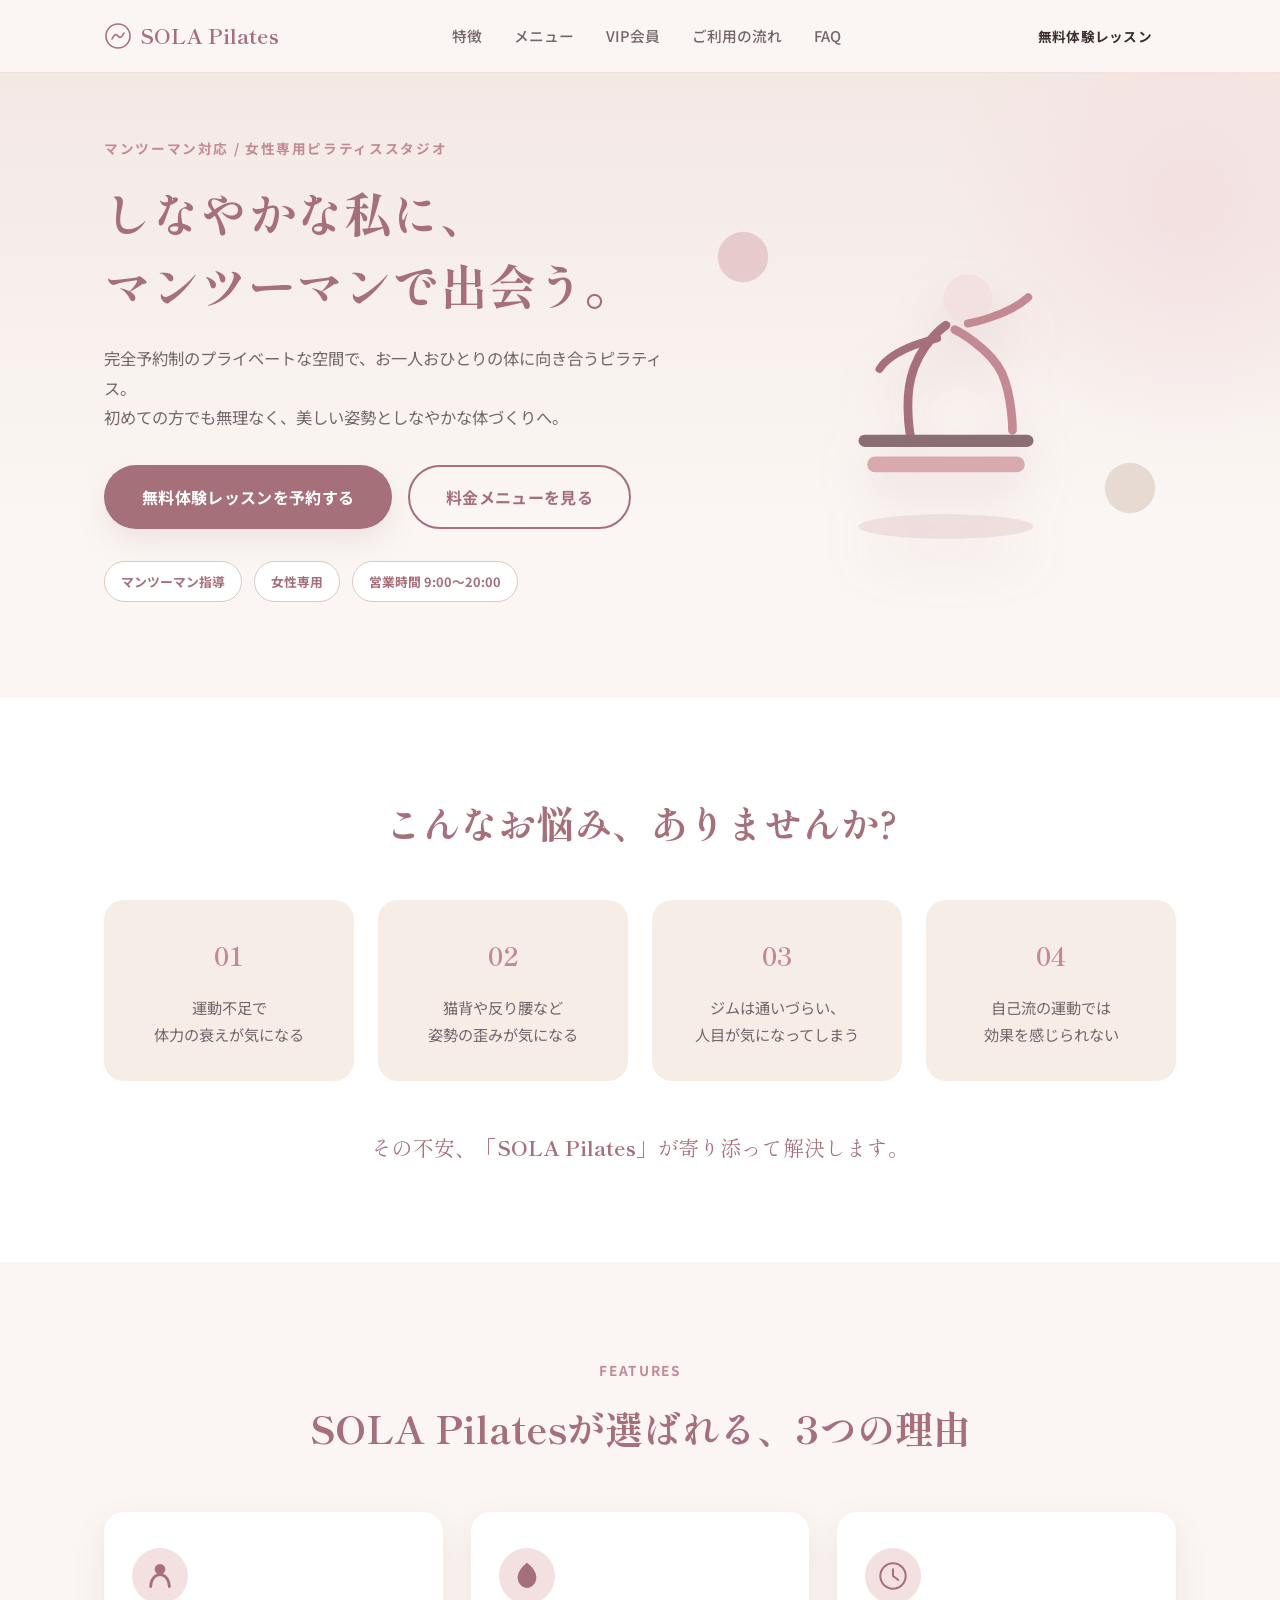
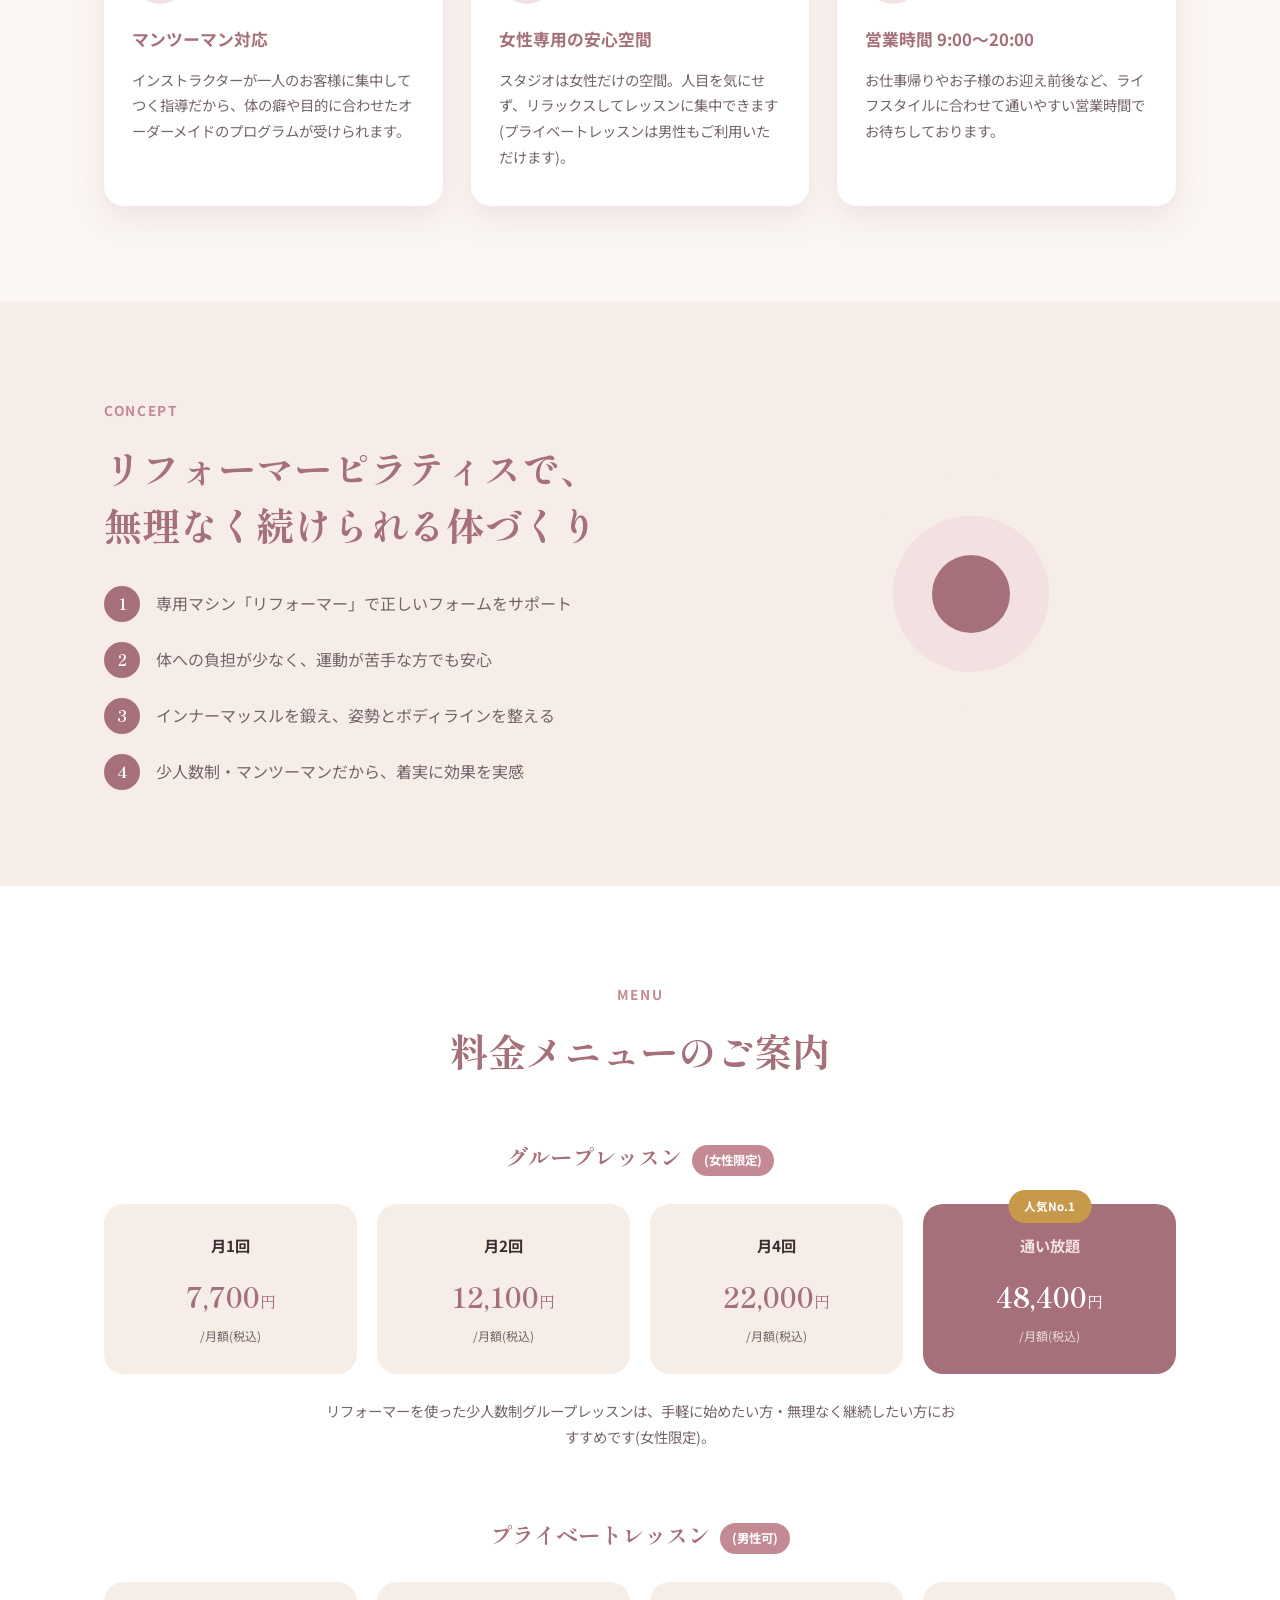
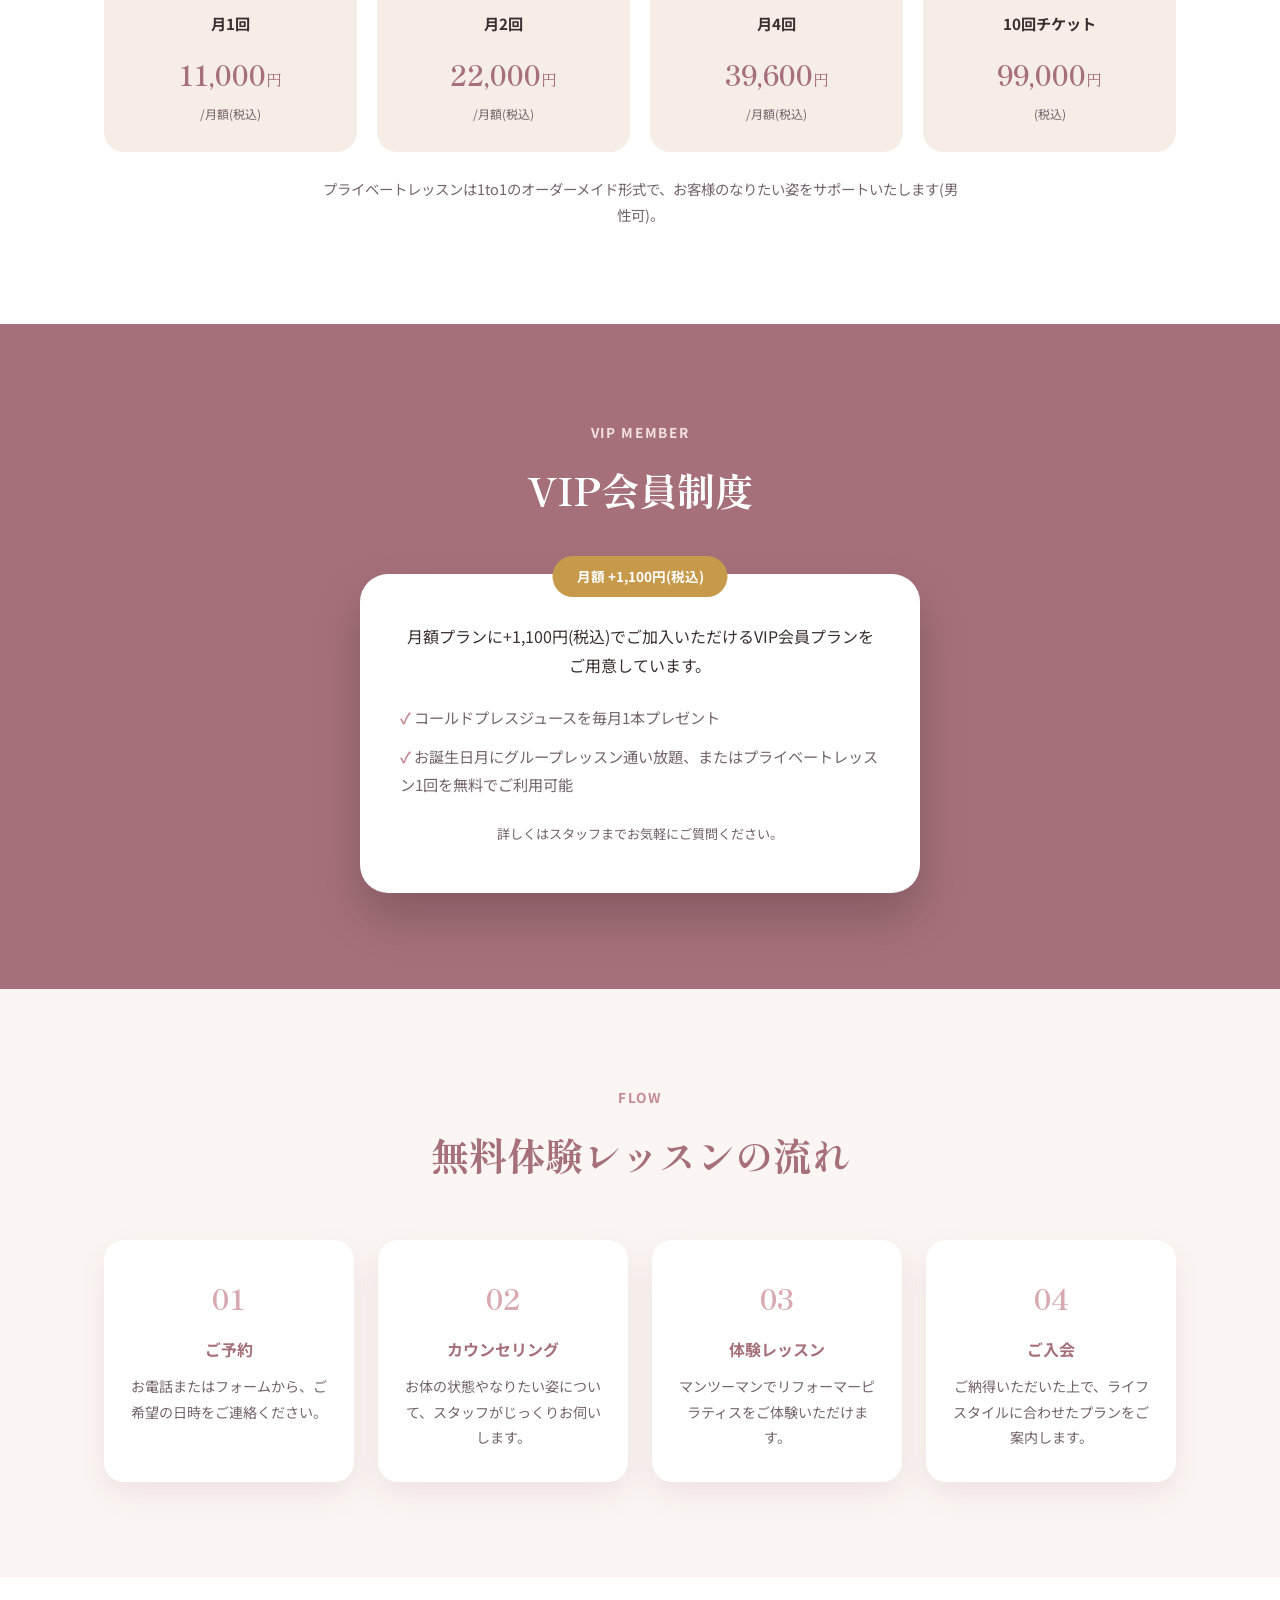
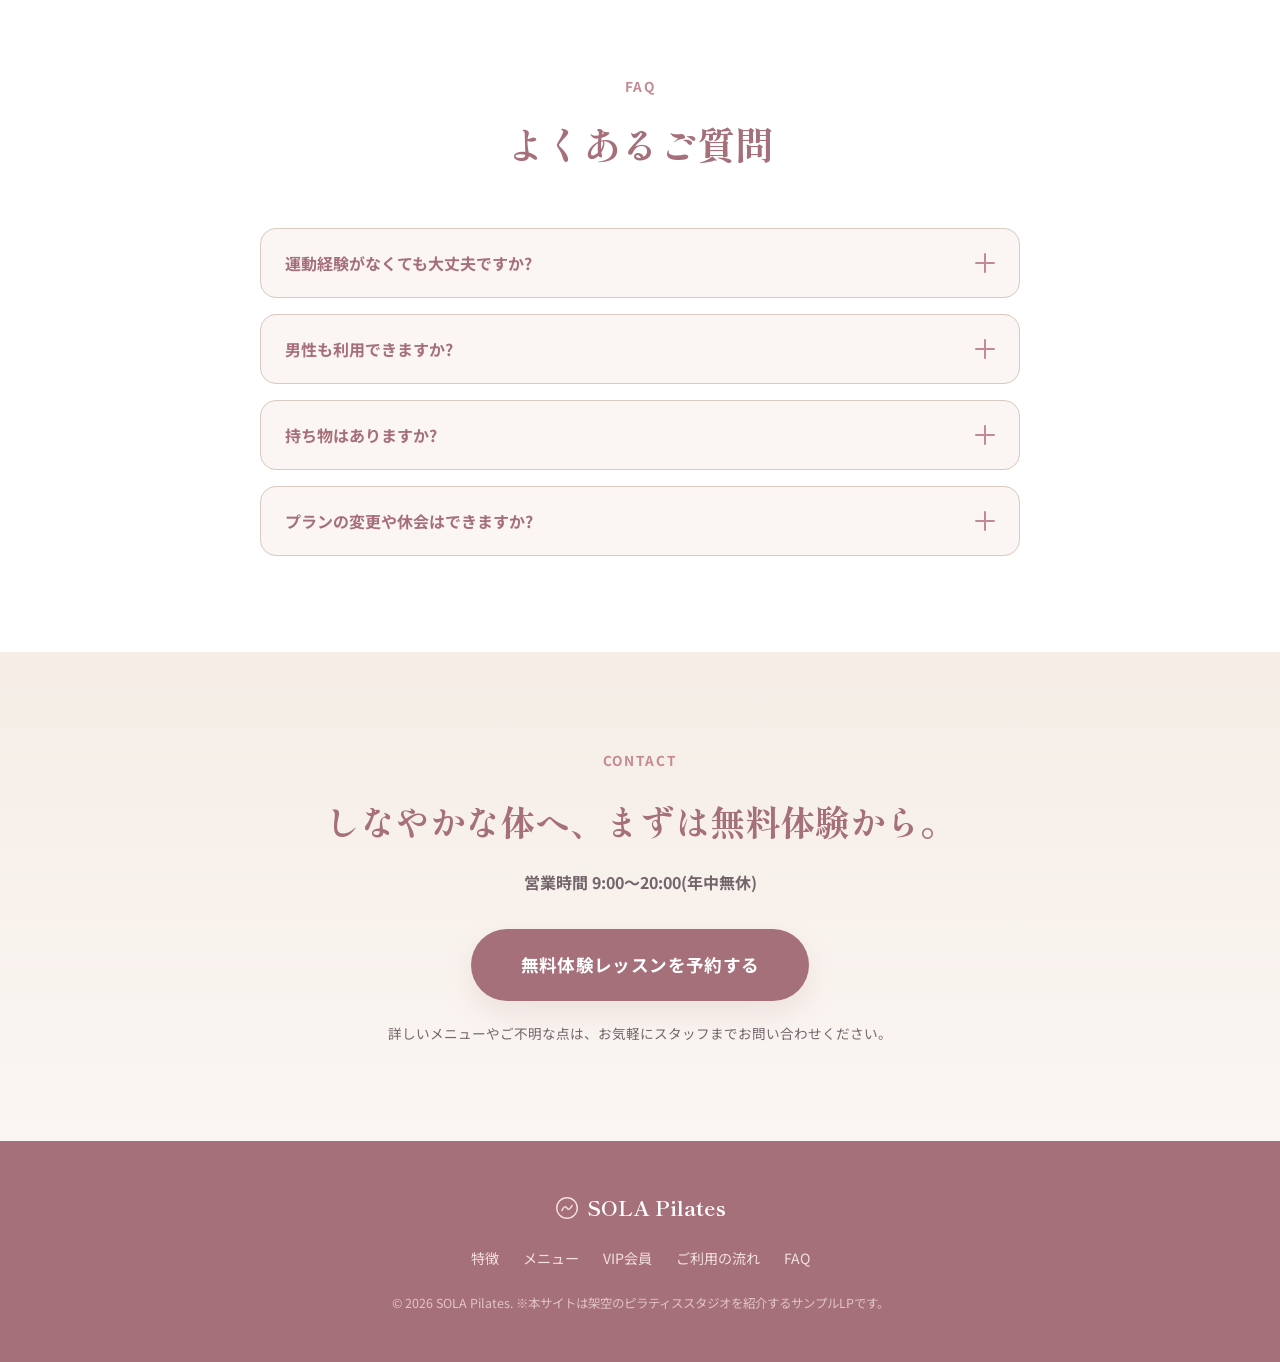
==== index.html @ 1c504f15 "ピラティススクール「SOLA Pilates」のLPを追加 マンツーマン・女性専用・営業時間9:00〜20:00を訴求。グループ/プライベートレッスンの料金メニューとVIP会員制度を掲載。  Co-A" ====
<!DOCTYPE html>
<html lang="ja">
<head>
<meta charset="UTF-8">
<meta name="viewport" content="width=device-width, initial-scale=1.0">
<title>SOLA Pilates(ソラピラティス) | マンツーマン・女性専用ピラティススタジオ</title>
<meta name="description" content="完全マンツーマン対応・女性専用のリフォーマーピラティススタジオ「SOLA Pilates」。営業時間9:00〜20:00、無理なく通えるグループ&プライベートレッスンをご用意。無料体験受付中。">
<link rel="preconnect" href="https://fonts.googleapis.com">
<link rel="preconnect" href="https://fonts.gstatic.com" crossorigin>
<link href="https://fonts.googleapis.com/css2?family=Shippori+Mincho:wght@500;700&family=Noto+Sans+JP:wght@400;500;700&display=swap" rel="stylesheet">
<link rel="stylesheet" href="css/style.css">
</head>
<body>

<!-- Header -->
<header class="header" id="header">
  <div class="container header__inner">
    <a href="#top" class="logo">
      <svg width="28" height="28" viewBox="0 0 28 28" fill="none" xmlns="http://www.w3.org/2000/svg" aria-hidden="true">
        <circle cx="14" cy="14" r="12" stroke="#A6707A" stroke-width="1.6"/>
        <path d="M8 17C10 13 12 11 14 14C16 17 18 15 20 11" stroke="#A6707A" stroke-width="1.6" stroke-linecap="round" fill="none"/>
      </svg>
      <span>SOLA Pilates</span>
    </a>
    <nav class="nav" id="nav">
      <a href="#features">特徴</a>
      <a href="#menu">メニュー</a>
      <a href="#vip">VIP会員</a>
      <a href="#flow">ご利用の流れ</a>
      <a href="#faq">FAQ</a>
    </nav>
    <a href="#contact" class="btn btn--small header__cta">無料体験レッスン</a>
    <button class="nav-toggle" id="navToggle" aria-label="メニューを開く" aria-expanded="false">
      <span></span><span></span><span></span>
    </button>
  </div>
</header>

<main id="top">

  <!-- Hero -->
  <section class="hero">
    <div class="hero__bg" aria-hidden="true"></div>
    <div class="container hero__inner">
      <div class="hero__text">
        <p class="eyebrow">マンツーマン対応 / 女性専用ピラティススタジオ</p>
        <h1>しなやかな私に、<br>マンツーマンで出会う。</h1>
        <p class="hero__lead">完全予約制のプライベートな空間で、お一人おひとりの体に向き合うピラティス。<br>初めての方でも無理なく、美しい姿勢としなやかな体づくりへ。</p>
        <div class="hero__cta">
          <a href="#contact" class="btn btn--primary">無料体験レッスンを予約する</a>
          <a href="#menu" class="btn btn--ghost">料金メニューを見る</a>
        </div>
        <ul class="hero__badges">
          <li>マンツーマン指導</li>
          <li>女性専用</li>
          <li>営業時間 9:00〜20:00</li>
        </ul>
      </div>
      <div class="hero__visual">
        <svg viewBox="0 0 320 400" class="studio-illustration" role="img" aria-label="ピラティスで体を伸ばす女性のイメージ">
          <ellipse cx="160" cy="380" rx="100" ry="14" fill="#E7D3D3" opacity="0.6"/>
          <rect x="70" y="300" width="180" height="18" rx="9" fill="#D9A9B0"/>
          <circle cx="185" cy="120" r="28" fill="#F3E0E1"/>
          <path d="M160 150C160 150 130 170 120 210C112 242 120 280 120 280" stroke="#A6707A" stroke-width="10" stroke-linecap="round" fill="none"/>
          <path d="M170 155C170 155 210 175 224 205C236 232 236 270 236 270" stroke="#C48A93" stroke-width="10" stroke-linecap="round" fill="none"/>
          <path d="M150 165C150 165 100 175 84 200" stroke="#A6707A" stroke-width="9" stroke-linecap="round" fill="none"/>
          <path d="M185 148C185 148 230 140 254 118" stroke="#C48A93" stroke-width="9" stroke-linecap="round" fill="none"/>
          <rect x="60" y="275" width="200" height="14" rx="7" fill="#8A6E73"/>
          <defs></defs>
        </svg>
        <svg class="leaf leaf--1" viewBox="0 0 40 40" aria-hidden="true"><circle cx="20" cy="20" r="18" fill="#D9A9B0" opacity="0.5"/></svg>
        <svg class="leaf leaf--2" viewBox="0 0 40 40" aria-hidden="true"><circle cx="20" cy="20" r="18" fill="#D9C9BE" opacity="0.6"/></svg>
      </div>
    </div>
  </section>

  <!-- Empathy / Problems -->
  <section class="empathy">
    <div class="container">
      <h2 class="section-title">こんなお悩み、<br class="sp-only">ありませんか?</h2>
      <div class="empathy__grid">
        <div class="empathy__card">
          <span class="empathy__icon">01</span>
          <p>運動不足で<br>体力の衰えが気になる</p>
        </div>
        <div class="empathy__card">
          <span class="empathy__icon">02</span>
          <p>猫背や反り腰など<br>姿勢の歪みが気になる</p>
        </div>
        <div class="empathy__card">
          <span class="empathy__icon">03</span>
          <p>ジムは通いづらい、<br>人目が気になってしまう</p>
        </div>
        <div class="empathy__card">
          <span class="empathy__icon">04</span>
          <p>自己流の運動では<br>効果を感じられない</p>
        </div>
      </div>
      <p class="empathy__lead">その不安、<strong>「SOLA Pilates」</strong>が寄り添って解決します。</p>
    </div>
  </section>

  <!-- Features -->
  <section class="features" id="features">
    <div class="container">
      <p class="eyebrow eyebrow--center">FEATURES</p>
      <h2 class="section-title section-title--center">SOLA Pilatesが選ばれる、<br class="sp-only">3つの理由</h2>
      <div class="features__grid">
        <div class="feature-card">
          <div class="feature-card__icon">
            <svg viewBox="0 0 48 48" width="32" height="32" aria-hidden="true"><circle cx="24" cy="14" r="8" fill="#A6707A"/><path d="M10 40c0-10 6-18 14-18s14 8 14 18" stroke="#A6707A" stroke-width="4" fill="none" stroke-linecap="round"/></svg>
          </div>
          <h3>マンツーマン対応</h3>
          <p>インストラクターが一人のお客様に集中してつく指導だから、体の癖や目的に合わせたオーダーメイドのプログラムが受けられます。</p>
        </div>
        <div class="feature-card">
          <div class="feature-card__icon">
            <svg viewBox="0 0 48 48" width="32" height="32" aria-hidden="true"><path d="M24 4C24 4 10 14 10 26C10 34.8 16.3 42 24 42C31.7 42 38 34.8 38 26C38 14 24 4 24 4Z" fill="#A6707A"/></svg>
          </div>
          <h3>女性専用の安心空間</h3>
          <p>スタジオは女性だけの空間。人目を気にせず、リラックスしてレッスンに集中できます(プライベートレッスンは男性もご利用いただけます)。</p>
        </div>
        <div class="feature-card">
          <div class="feature-card__icon">
            <svg viewBox="0 0 48 48" width="32" height="32" aria-hidden="true"><circle cx="24" cy="24" r="19" fill="none" stroke="#A6707A" stroke-width="3"/><path d="M24 14v10l8 6" stroke="#A6707A" stroke-width="3" fill="none" stroke-linecap="round" stroke-linejoin="round"/></svg>
          </div>
          <h3>営業時間 9:00〜20:00</h3>
          <p>お仕事帰りやお子様のお迎え前後など、ライフスタイルに合わせて通いやすい営業時間でお待ちしております。</p>
        </div>
      </div>
    </div>
  </section>

  <!-- Concept -->
  <section class="howto">
    <div class="container howto__inner">
      <div class="howto__text">
        <p class="eyebrow">CONCEPT</p>
        <h2 class="section-title">リフォーマーピラティスで、<br>無理なく続けられる体づくり</h2>
        <ol class="howto__steps">
          <li><span>1</span>専用マシン「リフォーマー」で正しいフォームをサポート</li>
          <li><span>2</span>体への負担が少なく、運動が苦手な方でも安心</li>
          <li><span>3</span>インナーマッスルを鍛え、姿勢とボディラインを整える</li>
          <li><span>4</span>少人数制・マンツーマンだから、着実に効果を実感</li>
        </ol>
      </div>
      <div class="howto__visual" aria-hidden="true">
        <svg viewBox="0 0 200 200" width="100%">
          <circle cx="100" cy="100" r="90" fill="#F5EDE6"/>
          <circle cx="100" cy="100" r="60" fill="#F3E0E1"/>
          <circle cx="100" cy="100" r="30" fill="#A6707A"/>
        </svg>
      </div>
    </div>
  </section>

  <!-- Menu -->
  <section class="menu" id="menu">
    <div class="container">
      <p class="eyebrow eyebrow--center">MENU</p>
      <h2 class="section-title section-title--center">料金メニューのご案内</h2>

      <div class="menu__block">
        <h3 class="menu__heading">グループレッスン<span class="menu__heading-sub">(女性限定)</span></h3>
        <div class="menu__grid">
          <div class="menu-card">
            <p class="menu-card__name">月1回</p>
            <p class="menu-card__price"><strong>7,700</strong>円<span>/月額(税込)</span></p>
          </div>
          <div class="menu-card">
            <p class="menu-card__name">月2回</p>
            <p class="menu-card__price"><strong>12,100</strong>円<span>/月額(税込)</span></p>
          </div>
          <div class="menu-card">
            <p class="menu-card__name">月4回</p>
            <p class="menu-card__price"><strong>22,000</strong>円<span>/月額(税込)</span></p>
          </div>
          <div class="menu-card menu-card--highlight">
            <span class="menu-card__badge">人気No.1</span>
            <p class="menu-card__name">通い放題</p>
            <p class="menu-card__price"><strong>48,400</strong>円<span>/月額(税込)</span></p>
          </div>
        </div>
        <p class="menu__note">リフォーマーを使った少人数制グループレッスンは、手軽に始めたい方・無理なく継続したい方におすすめです(女性限定)。</p>
      </div>

      <div class="menu__block">
        <h3 class="menu__heading">プライベートレッスン<span class="menu__heading-sub">(男性可)</span></h3>
        <div class="menu__grid">
          <div class="menu-card">
            <p class="menu-card__name">月1回</p>
            <p class="menu-card__price"><strong>11,000</strong>円<span>/月額(税込)</span></p>
          </div>
          <div class="menu-card">
            <p class="menu-card__name">月2回</p>
            <p class="menu-card__price"><strong>22,000</strong>円<span>/月額(税込)</span></p>
          </div>
          <div class="menu-card">
            <p class="menu-card__name">月4回</p>
            <p class="menu-card__price"><strong>39,600</strong>円<span>/月額(税込)</span></p>
          </div>
          <div class="menu-card">
            <p class="menu-card__name">10回チケット</p>
            <p class="menu-card__price"><strong>99,000</strong>円<span>(税込)</span></p>
          </div>
        </div>
        <p class="menu__note">プライベートレッスンは1to1のオーダーメイド形式で、お客様のなりたい姿をサポートいたします(男性可)。</p>
      </div>
    </div>
  </section>

  <!-- VIP -->
  <section class="vip" id="vip">
    <div class="container">
      <p class="eyebrow eyebrow--center">VIP MEMBER</p>
      <h2 class="section-title section-title--center">VIP会員制度</h2>
      <div class="vip-card">
        <span class="vip-card__badge">月額 +1,100円(税込)</span>
        <p class="vip-card__lead">月額プランに+1,100円(税込)でご加入いただけるVIP会員プランをご用意しています。</p>
        <ul class="vip-card__list">
          <li>コールドプレスジュースを毎月1本プレゼント</li>
          <li>お誕生日月にグループレッスン通い放題、またはプライベートレッスン1回を無料でご利用可能</li>
        </ul>
        <p class="vip-card__note">詳しくはスタッフまでお気軽にご質問ください。</p>
      </div>
    </div>
  </section>

  <!-- Flow -->
  <section class="flow" id="flow">
    <div class="container">
      <p class="eyebrow eyebrow--center">FLOW</p>
      <h2 class="section-title section-title--center">無料体験レッスンの流れ</h2>
      <div class="flow__grid">
        <div class="flow-card">
          <span class="flow-card__num">01</span>
          <h3>ご予約</h3>
          <p>お電話またはフォームから、ご希望の日時をご連絡ください。</p>
        </div>
        <div class="flow-card">
          <span class="flow-card__num">02</span>
          <h3>カウンセリング</h3>
          <p>お体の状態やなりたい姿について、スタッフがじっくりお伺いします。</p>
        </div>
        <div class="flow-card">
          <span class="flow-card__num">03</span>
          <h3>体験レッスン</h3>
          <p>マンツーマンでリフォーマーピラティスをご体験いただけます。</p>
        </div>
        <div class="flow-card">
          <span class="flow-card__num">04</span>
          <h3>ご入会</h3>
          <p>ご納得いただいた上で、ライフスタイルに合わせたプランをご案内します。</p>
        </div>
      </div>
    </div>
  </section>

  <!-- FAQ -->
  <section class="faq" id="faq">
    <div class="container">
      <p class="eyebrow eyebrow--center">FAQ</p>
      <h2 class="section-title section-title--center">よくあるご質問</h2>
      <div class="faq__list">
        <div class="faq-item">
          <button class="faq-item__q">
            運動経験がなくても大丈夫ですか?
            <span class="faq-item__icon" aria-hidden="true"></span>
          </button>
          <div class="faq-item__a">
            <p>はい、大丈夫です。マンツーマン・少人数制レッスンでは、お一人おひとりの体力やレベルに合わせて丁寧に指導いたしますので、運動が初めての方も安心してご参加いただけます。</p>
          </div>
        </div>
        <div class="faq-item">
          <button class="faq-item__q">
            男性も利用できますか?
            <span class="faq-item__icon" aria-hidden="true"></span>
          </button>
          <div class="faq-item__a">
            <p>グループレッスンは女性限定となりますが、プライベートレッスンは男性もご利用いただけます。詳しくはスタッフまでお問い合わせください。</p>
          </div>
        </div>
        <div class="faq-item">
          <button class="faq-item__q">
            持ち物はありますか?
            <span class="faq-item__icon" aria-hidden="true"></span>
          </button>
          <div class="faq-item__a">
            <p>動きやすい服装とお飲み物をご持参ください。ソックスはグリップ付きのものを推奨しております(貸出についてはスタッフまでご確認ください)。</p>
          </div>
        </div>
        <div class="faq-item">
          <button class="faq-item__q">
            プランの変更や休会はできますか?
            <span class="faq-item__icon" aria-hidden="true"></span>
          </button>
          <div class="faq-item__a">
            <p>ライフスタイルの変化に合わせてプラン変更が可能です。休会・解約についての詳細は、スタッフまでお気軽にご質問ください。</p>
          </div>
        </div>
      </div>
    </div>
  </section>

  <!-- Final CTA / Contact -->
  <section class="final-cta" id="contact">
    <div class="container final-cta__inner">
      <p class="eyebrow eyebrow--center">CONTACT</p>
      <h2>しなやかな体へ、<br class="sp-only">まずは無料体験から。</h2>
      <p class="final-cta__hours">営業時間 9:00〜20:00(年中無休)</p>
      <a href="#" class="btn btn--primary btn--large">無料体験レッスンを予約する</a>
      <p class="final-cta__note">詳しいメニューやご不明な点は、お気軽にスタッフまでお問い合わせください。</p>
    </div>
  </section>

</main>

<footer class="footer">
  <div class="container footer__inner">
    <a href="#top" class="logo logo--footer">
      <svg width="24" height="24" viewBox="0 0 28 28" fill="none" xmlns="http://www.w3.org/2000/svg" aria-hidden="true">
        <circle cx="14" cy="14" r="12" stroke="#F3E0E1" stroke-width="1.6"/>
        <path d="M8 17C10 13 12 11 14 14C16 17 18 15 20 11" stroke="#F3E0E1" stroke-width="1.6" stroke-linecap="round" fill="none"/>
      </svg>
      <span>SOLA Pilates</span>
    </a>
    <nav class="footer__nav">
      <a href="#features">特徴</a>
      <a href="#menu">メニュー</a>
      <a href="#vip">VIP会員</a>
      <a href="#flow">ご利用の流れ</a>
      <a href="#faq">FAQ</a>
    </nav>
    <p class="footer__copy">&copy; 2026 SOLA Pilates. ※本サイトは架空のピラティススタジオを紹介するサンプルLPです。</p>
  </div>
</footer>

<script src="js/script.js"></script>
</body>
</html>
---- css/style.css ----
:root {
  --rose-dark: #A6707A;
  --rose: #C48A93;
  --rose-soft: #D9A9B0;
  --rose-pale: #F3E0E1;
  --beige-dark: #8A7872;
  --beige: #D9C9BE;
  --beige-pale: #F5EDE6;
  --cream: #FBF6F3;
  --text: #3A2E30;
  --text-soft: #74646B;
  --white: #FFFFFF;
  --gold: #C79A4B;
  --shadow: 0 12px 30px rgba(166, 112, 122, 0.14);
  --radius: 20px;
  --font-serif: 'Shippori Mincho', serif;
  --font-sans: 'Noto Sans JP', sans-serif;
}

* { box-sizing: border-box; margin: 0; padding: 0; }

html { scroll-behavior: smooth; }

body {
  font-family: var(--font-sans);
  color: var(--text);
  background: var(--cream);
  line-height: 1.8;
  font-size: 16px;
  overflow-x: hidden;
}

img, svg { max-width: 100%; display: block; }

a { text-decoration: none; color: inherit; }

ul, ol { list-style: none; }

.container {
  width: 100%;
  max-width: 1120px;
  margin: 0 auto;
  padding: 0 24px;
}

.sp-only { display: none; }

/* ---------- Buttons ---------- */
.btn {
  display: inline-flex;
  align-items: center;
  justify-content: center;
  padding: 16px 36px;
  border-radius: 999px;
  font-weight: 700;
  font-size: 1rem;
  letter-spacing: 0.02em;
  transition: transform 0.2s ease, box-shadow 0.2s ease, background 0.2s ease;
  border: 2px solid transparent;
  cursor: pointer;
}
.btn--primary {
  background: var(--rose-dark);
  color: var(--white);
  box-shadow: var(--shadow);
}
.btn--primary:hover { background: var(--rose); transform: translateY(-2px); }
.btn--ghost {
  background: transparent;
  border-color: var(--rose-dark);
  color: var(--rose-dark);
}
.btn--ghost:hover { background: rgba(166, 112, 122, 0.08); }
.btn--large { padding: 18px 48px; font-size: 1.1rem; }
.btn--small { padding: 10px 22px; font-size: 0.85rem; }

/* ---------- Header ---------- */
.header {
  position: fixed;
  top: 0; left: 0; right: 0;
  z-index: 100;
  background: rgba(251, 246, 243, 0.9);
  backdrop-filter: blur(8px);
  border-bottom: 1px solid rgba(217, 201, 190, 0.4);
}
.header__inner {
  display: flex;
  align-items: center;
  justify-content: space-between;
  height: 72px;
}
.logo {
  display: flex;
  align-items: center;
  gap: 8px;
  font-family: var(--font-serif);
  font-size: 1.3rem;
  font-weight: 700;
  color: var(--rose-dark);
}
.nav {
  display: flex;
  gap: 32px;
}
.nav a {
  font-size: 0.92rem;
  font-weight: 500;
  color: var(--text-soft);
  position: relative;
}
.nav a:hover { color: var(--rose-dark); }
.header__cta { flex-shrink: 0; }
.nav-toggle {
  display: none;
  flex-direction: column;
  gap: 5px;
  background: none;
  border: none;
  cursor: pointer;
  padding: 8px;
}
.nav-toggle span {
  width: 24px;
  height: 2px;
  background: var(--rose-dark);
  transition: transform 0.25s ease, opacity 0.25s ease;
}
.nav-toggle.is-open span:nth-child(1) { transform: translateY(7px) rotate(45deg); }
.nav-toggle.is-open span:nth-child(2) { opacity: 0; }
.nav-toggle.is-open span:nth-child(3) { transform: translateY(-7px) rotate(-45deg); }

/* ---------- Section shared ---------- */
main { padding-top: 72px; }
section { padding: 96px 0; }
.eyebrow {
  color: var(--rose);
  font-weight: 700;
  letter-spacing: 0.12em;
  font-size: 0.85rem;
  margin-bottom: 16px;
}
.eyebrow--center { text-align: center; }
.section-title {
  font-family: var(--font-serif);
  font-size: clamp(1.7rem, 3vw, 2.4rem);
  font-weight: 700;
  line-height: 1.5;
  color: var(--rose-dark);
}
.section-title--center { text-align: center; margin-bottom: 56px; }

/* ---------- Hero ---------- */
.hero {
  position: relative;
  background: linear-gradient(180deg, #F3E8E4 0%, var(--cream) 70%);
  padding: 64px 0 96px;
  overflow: hidden;
}
.hero__bg {
  position: absolute;
  top: -120px; right: -160px;
  width: 500px; height: 500px;
  border-radius: 50%;
  background: radial-gradient(circle, var(--rose-pale) 0%, transparent 70%);
  z-index: 0;
}
.hero__inner {
  position: relative;
  z-index: 1;
  display: grid;
  grid-template-columns: 1.1fr 0.9fr;
  gap: 48px;
  align-items: center;
}
.hero__text h1 {
  font-family: var(--font-serif);
  font-size: clamp(2rem, 4vw, 3rem);
  color: var(--rose-dark);
  line-height: 1.5;
  margin-bottom: 24px;
}
.hero__lead {
  color: var(--text-soft);
  margin-bottom: 32px;
  font-size: 1.02rem;
}
.hero__cta {
  display: flex;
  gap: 16px;
  flex-wrap: wrap;
  margin-bottom: 32px;
}
.hero__badges {
  display: flex;
  gap: 12px;
  flex-wrap: wrap;
}
.hero__badges li {
  background: var(--white);
  border: 1px solid var(--beige);
  color: var(--rose-dark);
  font-size: 0.8rem;
  font-weight: 700;
  padding: 8px 16px;
  border-radius: 999px;
}
.hero__visual {
  position: relative;
  display: flex;
  justify-content: center;
}
.studio-illustration { width: 280px; filter: drop-shadow(0 24px 24px rgba(166,112,122,0.18)); }
.leaf { position: absolute; width: 56px; }
.leaf--1 { top: 10%; left: 0%; animation: float 6s ease-in-out infinite; }
.leaf--2 { bottom: 8%; right: 4%; animation: float 7s ease-in-out infinite reverse; }
@keyframes float {
  0%, 100% { transform: translateY(0); }
  50% { transform: translateY(-14px); }
}

/* ---------- Empathy ---------- */
.empathy { background: var(--white); text-align: center; }
.empathy .section-title { text-align: center; margin-bottom: 48px; }
.empathy__grid {
  display: grid;
  grid-template-columns: repeat(4, 1fr);
  gap: 24px;
  margin-bottom: 48px;
}
.empathy__card {
  background: var(--beige-pale);
  border-radius: var(--radius);
  padding: 32px 20px;
}
.empathy__icon {
  display: inline-block;
  font-family: var(--font-serif);
  font-size: 1.6rem;
  color: var(--rose);
  margin-bottom: 16px;
  font-weight: 700;
}
.empathy__card p { color: var(--text-soft); font-size: 0.95rem; }
.empathy__lead {
  font-family: var(--font-serif);
  font-size: 1.3rem;
  color: var(--rose-dark);
}

/* ---------- Features ---------- */
.features { background: var(--cream); }
.features__grid {
  display: grid;
  grid-template-columns: repeat(3, 1fr);
  gap: 28px;
}
.feature-card {
  background: var(--white);
  border-radius: var(--radius);
  padding: 36px 28px;
  box-shadow: var(--shadow);
  transition: transform 0.25s ease;
}
.feature-card:hover { transform: translateY(-6px); }
.feature-card__icon {
  width: 56px; height: 56px;
  border-radius: 50%;
  background: var(--rose-pale);
  display: flex;
  align-items: center;
  justify-content: center;
  margin-bottom: 20px;
}
.feature-card h3 {
  font-size: 1.05rem;
  color: var(--rose-dark);
  margin-bottom: 12px;
  font-weight: 700;
}
.feature-card p { color: var(--text-soft); font-size: 0.9rem; }

/* ---------- Concept (howto) ---------- */
.howto { background: var(--beige-pale); }
.howto__inner {
  display: grid;
  grid-template-columns: 1.2fr 0.8fr;
  gap: 48px;
  align-items: center;
}
.howto__steps { margin-top: 32px; display: flex; flex-direction: column; gap: 20px; }
.howto__steps li {
  display: flex;
  align-items: center;
  gap: 16px;
  color: var(--text-soft);
  font-size: 1rem;
}
.howto__steps span {
  flex-shrink: 0;
  width: 36px; height: 36px;
  border-radius: 50%;
  background: var(--rose-dark);
  color: var(--white);
  display: flex;
  align-items: center;
  justify-content: center;
  font-weight: 700;
  font-family: var(--font-serif);
}
.howto__visual { max-width: 260px; margin: 0 auto; }

/* ---------- Menu ---------- */
.menu { background: var(--white); }
.menu__block { margin-bottom: 64px; }
.menu__block:last-child { margin-bottom: 0; }
.menu__heading {
  font-family: var(--font-serif);
  font-size: 1.4rem;
  color: var(--rose-dark);
  text-align: center;
  margin-bottom: 28px;
}
.menu__heading-sub {
  display: inline-block;
  font-family: var(--font-sans);
  font-size: 0.78rem;
  font-weight: 700;
  color: var(--white);
  background: var(--rose);
  padding: 4px 12px;
  border-radius: 999px;
  margin-left: 10px;
  vertical-align: middle;
}
.menu__grid {
  display: grid;
  grid-template-columns: repeat(4, 1fr);
  gap: 20px;
  margin-bottom: 24px;
}
.menu-card {
  background: var(--beige-pale);
  border-radius: var(--radius);
  padding: 28px 20px;
  text-align: center;
  position: relative;
}
.menu-card--highlight {
  background: var(--rose-dark);
  color: var(--white);
}
.menu-card__badge {
  position: absolute;
  top: -14px; left: 50%;
  transform: translateX(-50%);
  background: var(--gold);
  color: var(--white);
  font-size: 0.72rem;
  font-weight: 700;
  padding: 6px 16px;
  border-radius: 999px;
  white-space: nowrap;
}
.menu-card__name {
  font-weight: 700;
  font-size: 0.95rem;
  margin-bottom: 12px;
  color: inherit;
}
.menu-card--highlight .menu-card__name { color: var(--rose-pale); }
.menu-card__price {
  font-family: var(--font-serif);
  color: var(--rose-dark);
  font-size: 1rem;
}
.menu-card--highlight .menu-card__price { color: var(--white); }
.menu-card__price strong { font-size: 1.7rem; }
.menu-card__price span { font-size: 0.75rem; font-family: var(--font-sans); display: block; margin-top: 4px; color: var(--text-soft); }
.menu-card--highlight .menu-card__price span { color: rgba(255,255,255,0.75); }
.menu__note { text-align: center; color: var(--text-soft); font-size: 0.9rem; max-width: 640px; margin: 0 auto; }

/* ---------- VIP ---------- */
.vip { background: var(--rose-dark); }
.vip .eyebrow--center { color: var(--rose-pale); }
.vip .section-title--center { color: var(--white); }
.vip-card {
  max-width: 560px;
  margin: 0 auto;
  background: var(--white);
  border-radius: 28px;
  padding: 48px 40px;
  text-align: center;
  box-shadow: 0 24px 48px rgba(0,0,0,0.2);
  position: relative;
}
.vip-card__badge {
  position: absolute;
  top: -18px; left: 50%;
  transform: translateX(-50%);
  background: var(--gold);
  color: var(--white);
  font-weight: 700;
  font-size: 0.85rem;
  padding: 8px 24px;
  border-radius: 999px;
  white-space: nowrap;
}
.vip-card__lead {
  color: var(--text);
  margin-bottom: 24px;
  font-size: 1rem;
}
.vip-card__list {
  display: flex;
  flex-direction: column;
  gap: 12px;
  margin-bottom: 24px;
  color: var(--text-soft);
  font-size: 0.95rem;
  text-align: left;
}
.vip-card__list li::before { content: "✓ "; color: var(--rose); font-weight: 700; }
.vip-card__note { font-size: 0.82rem; color: var(--text-soft); }

/* ---------- Flow ---------- */
.flow { background: var(--cream); }
.flow__grid {
  display: grid;
  grid-template-columns: repeat(4, 1fr);
  gap: 24px;
}
.flow-card {
  background: var(--white);
  border-radius: var(--radius);
  padding: 32px 24px;
  text-align: center;
  box-shadow: var(--shadow);
}
.flow-card__num {
  display: inline-block;
  font-family: var(--font-serif);
  font-size: 1.8rem;
  color: var(--rose-soft);
  font-weight: 700;
  margin-bottom: 12px;
}
.flow-card h3 { color: var(--rose-dark); font-size: 1rem; margin-bottom: 10px; }
.flow-card p { color: var(--text-soft); font-size: 0.88rem; }

/* ---------- FAQ ---------- */
.faq { background: var(--white); }
.faq__list {
  max-width: 760px;
  margin: 0 auto;
  display: flex;
  flex-direction: column;
  gap: 16px;
}
.faq-item {
  border: 1px solid var(--beige);
  border-radius: 16px;
  overflow: hidden;
  background: var(--cream);
}
.faq-item__q {
  width: 100%;
  text-align: left;
  background: none;
  border: none;
  padding: 22px 24px;
  font-family: var(--font-sans);
  font-size: 1rem;
  font-weight: 700;
  color: var(--rose-dark);
  display: flex;
  align-items: center;
  justify-content: space-between;
  cursor: pointer;
}
.faq-item__icon {
  position: relative;
  width: 20px; height: 20px;
  flex-shrink: 0;
}
.faq-item__icon::before, .faq-item__icon::after {
  content: "";
  position: absolute;
  background: var(--rose);
  border-radius: 2px;
}
.faq-item__icon::before { width: 20px; height: 2px; top: 9px; left: 0; }
.faq-item__icon::after { width: 2px; height: 20px; top: 0; left: 9px; transition: transform 0.25s ease; }
.faq-item.is-open .faq-item__icon::after { transform: rotate(90deg); }
.faq-item__a {
  max-height: 0;
  overflow: hidden;
  transition: max-height 0.3s ease, padding 0.3s ease;
  padding: 0 24px;
  color: var(--text-soft);
  font-size: 0.92rem;
}
.faq-item.is-open .faq-item__a {
  max-height: 240px;
  padding: 0 24px 22px;
}

/* ---------- Final CTA / Contact ---------- */
.final-cta {
  background: linear-gradient(180deg, var(--beige-pale) 0%, var(--cream) 100%);
  text-align: center;
}
.final-cta__inner h2 {
  font-family: var(--font-serif);
  font-size: clamp(1.6rem, 3vw, 2.2rem);
  color: var(--rose-dark);
  margin-bottom: 16px;
}
.final-cta__hours {
  color: var(--text-soft);
  font-weight: 700;
  margin-bottom: 32px;
}
.final-cta__note {
  margin-top: 20px;
  font-size: 0.85rem;
  color: var(--text-soft);
}

/* ---------- Footer ---------- */
.footer { background: var(--rose-dark); color: var(--rose-pale); padding: 48px 0; }
.footer__inner {
  display: flex;
  flex-direction: column;
  align-items: center;
  gap: 20px;
  text-align: center;
}
.logo--footer { color: var(--white); }
.footer__nav {
  display: flex;
  gap: 24px;
  flex-wrap: wrap;
  justify-content: center;
}
.footer__nav a { font-size: 0.88rem; color: var(--rose-pale); }
.footer__nav a:hover { color: var(--white); }
.footer__copy { font-size: 0.78rem; color: rgba(243, 224, 225, 0.75); }

/* ---------- Responsive ---------- */
@media (max-width: 900px) {
  .sp-only { display: inline; }
  .nav {
    display: none;
    position: absolute;
    top: 72px; left: 0; right: 0;
    background: var(--cream);
    flex-direction: column;
    gap: 0;
    padding: 8px 0;
    border-bottom: 1px solid rgba(217, 201, 190, 0.4);
  }
  .nav.is-open { display: flex; }
  .nav a { padding: 14px 24px; }
  .header__cta { display: none; }
  .nav-toggle { display: flex; }
  .hero__inner { grid-template-columns: 1fr; text-align: center; }
  .hero__cta { justify-content: center; }
  .hero__badges { justify-content: center; }
  .hero__visual { order: -1; margin-bottom: 16px; }
  .empathy__grid { grid-template-columns: repeat(2, 1fr); }
  .features__grid { grid-template-columns: 1fr; }
  .menu__grid { grid-template-columns: repeat(2, 1fr); }
  .howto__inner { grid-template-columns: 1fr; text-align: center; }
  .howto__steps li { justify-content: center; }
  .howto__visual { max-width: 180px; }
  .flow__grid { grid-template-columns: repeat(2, 1fr); }
}

@media (max-width: 560px) {
  section { padding: 64px 0; }
  .empathy__grid { grid-template-columns: 1fr 1fr; gap: 16px; }
  .features__grid { grid-template-columns: 1fr; }
  .menu__grid { grid-template-columns: 1fr; }
  .flow__grid { grid-template-columns: 1fr; }
  .vip-card { padding: 40px 24px; }
  .btn--large { width: 100%; }
}
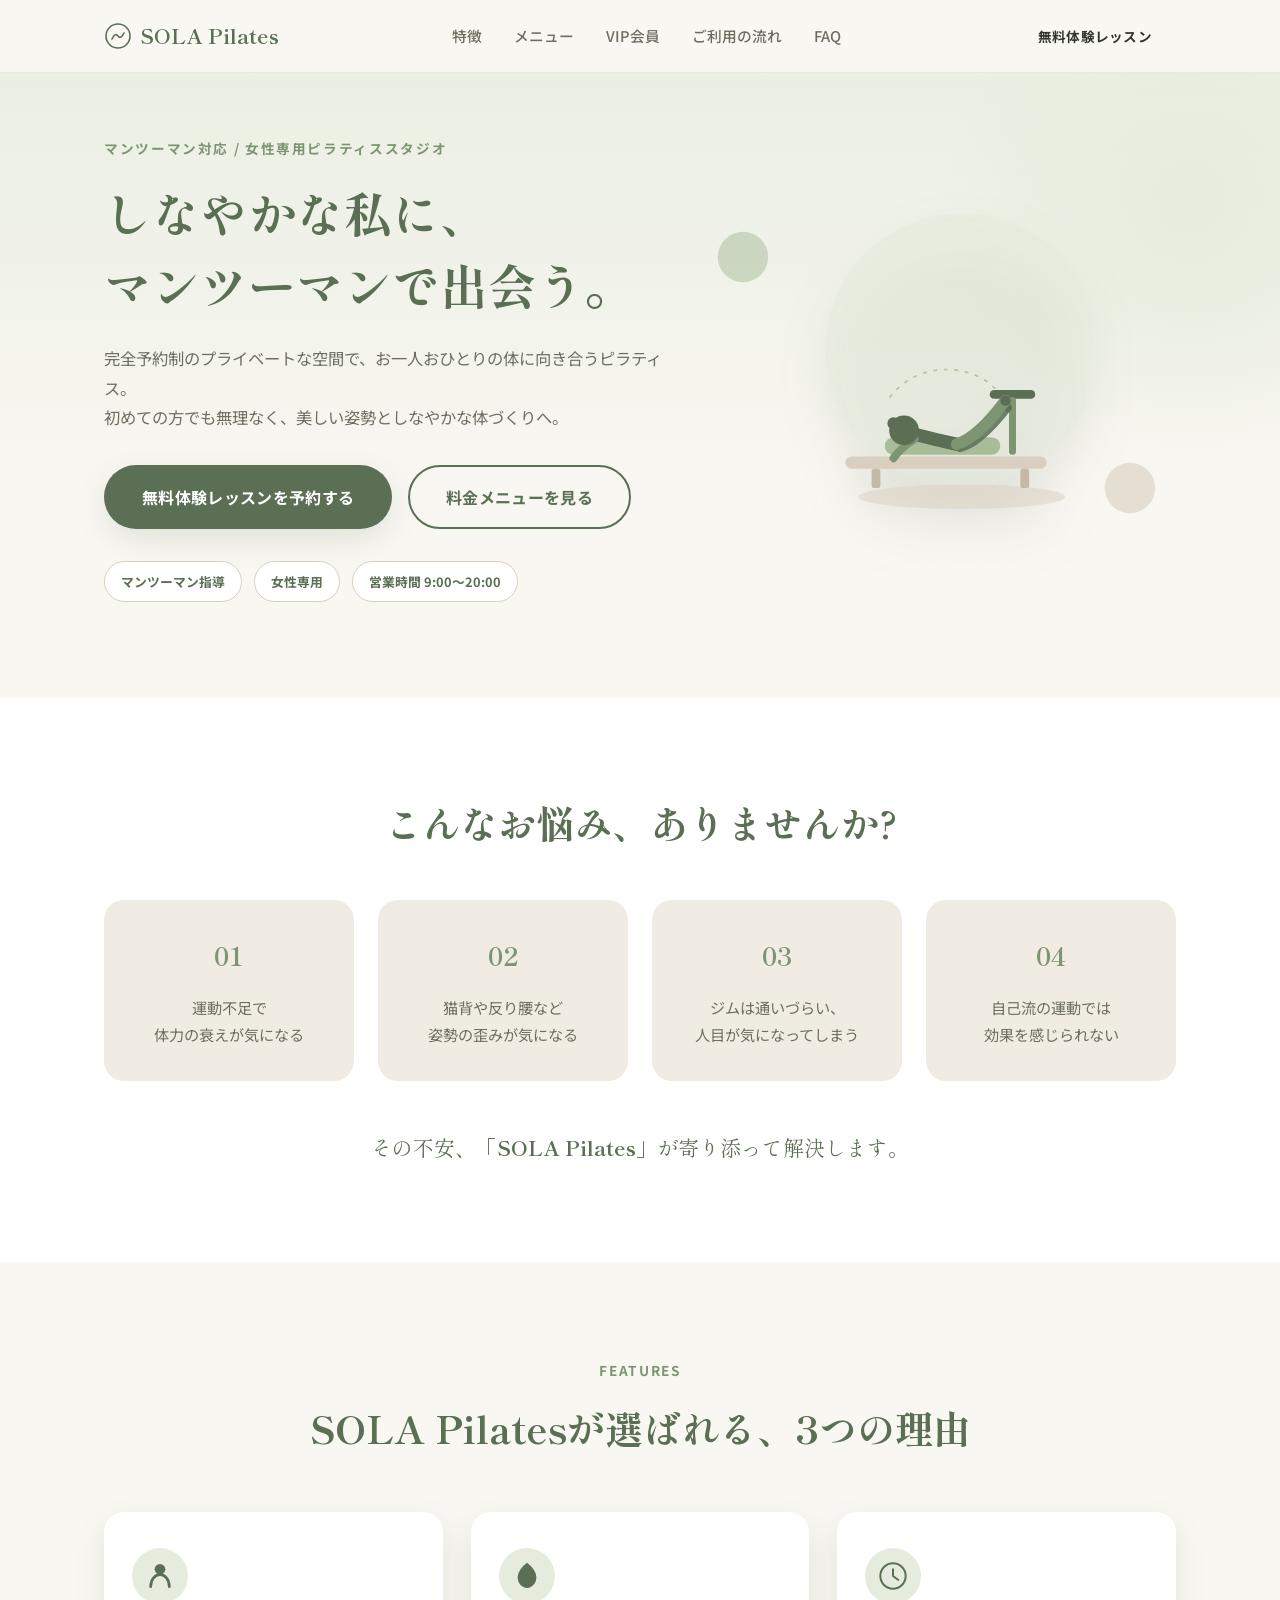
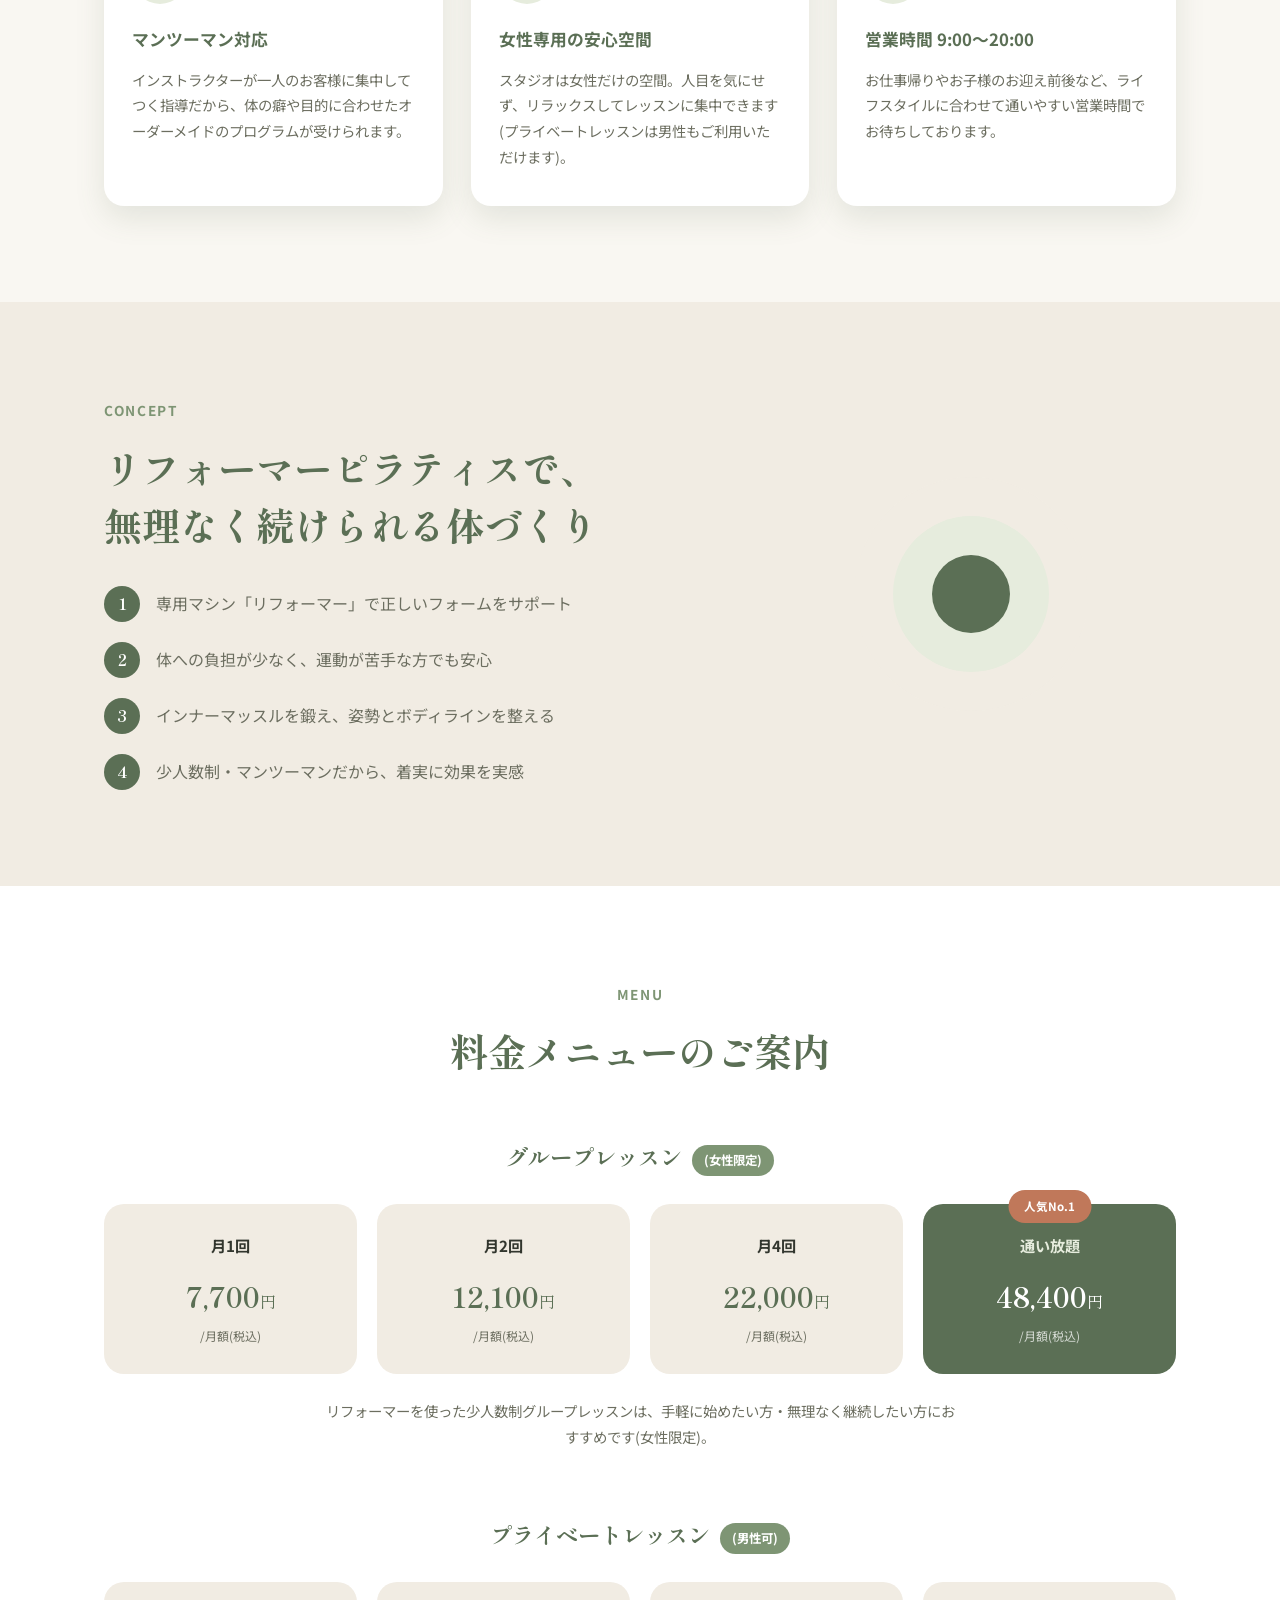
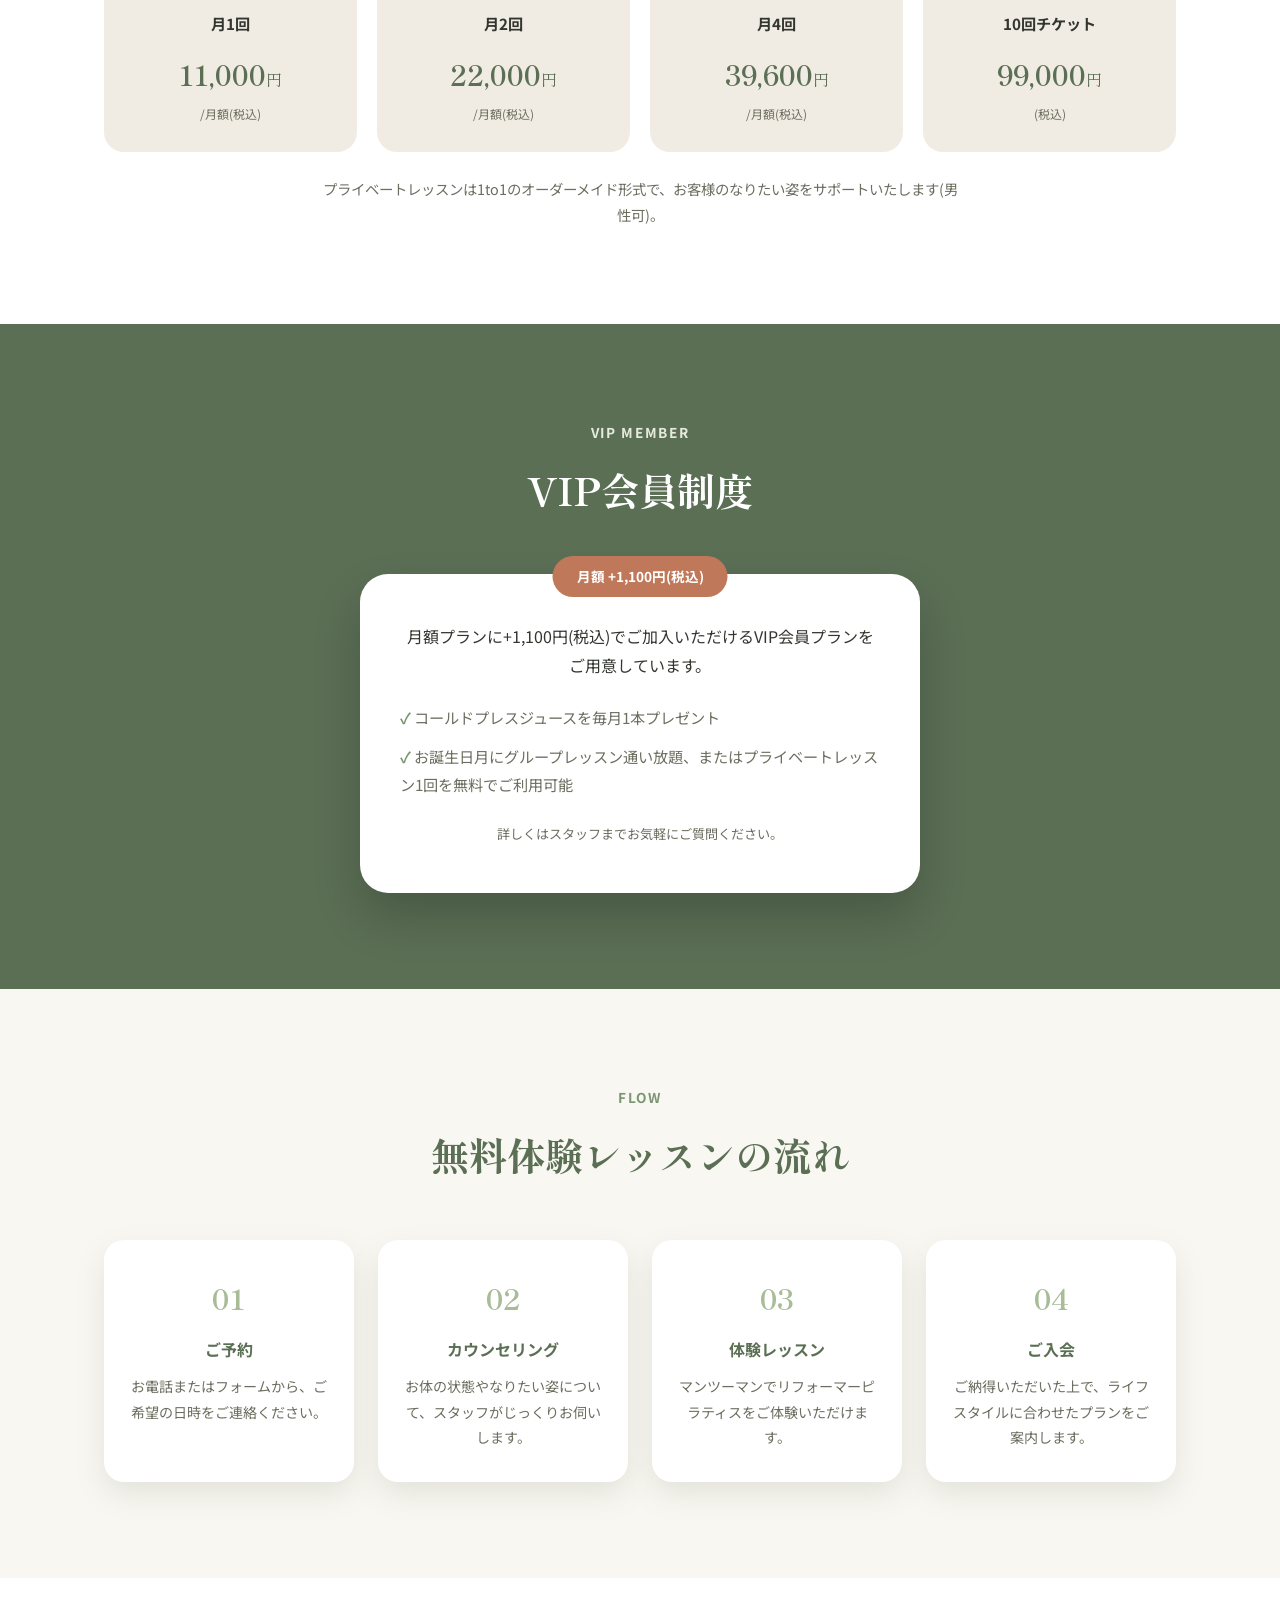
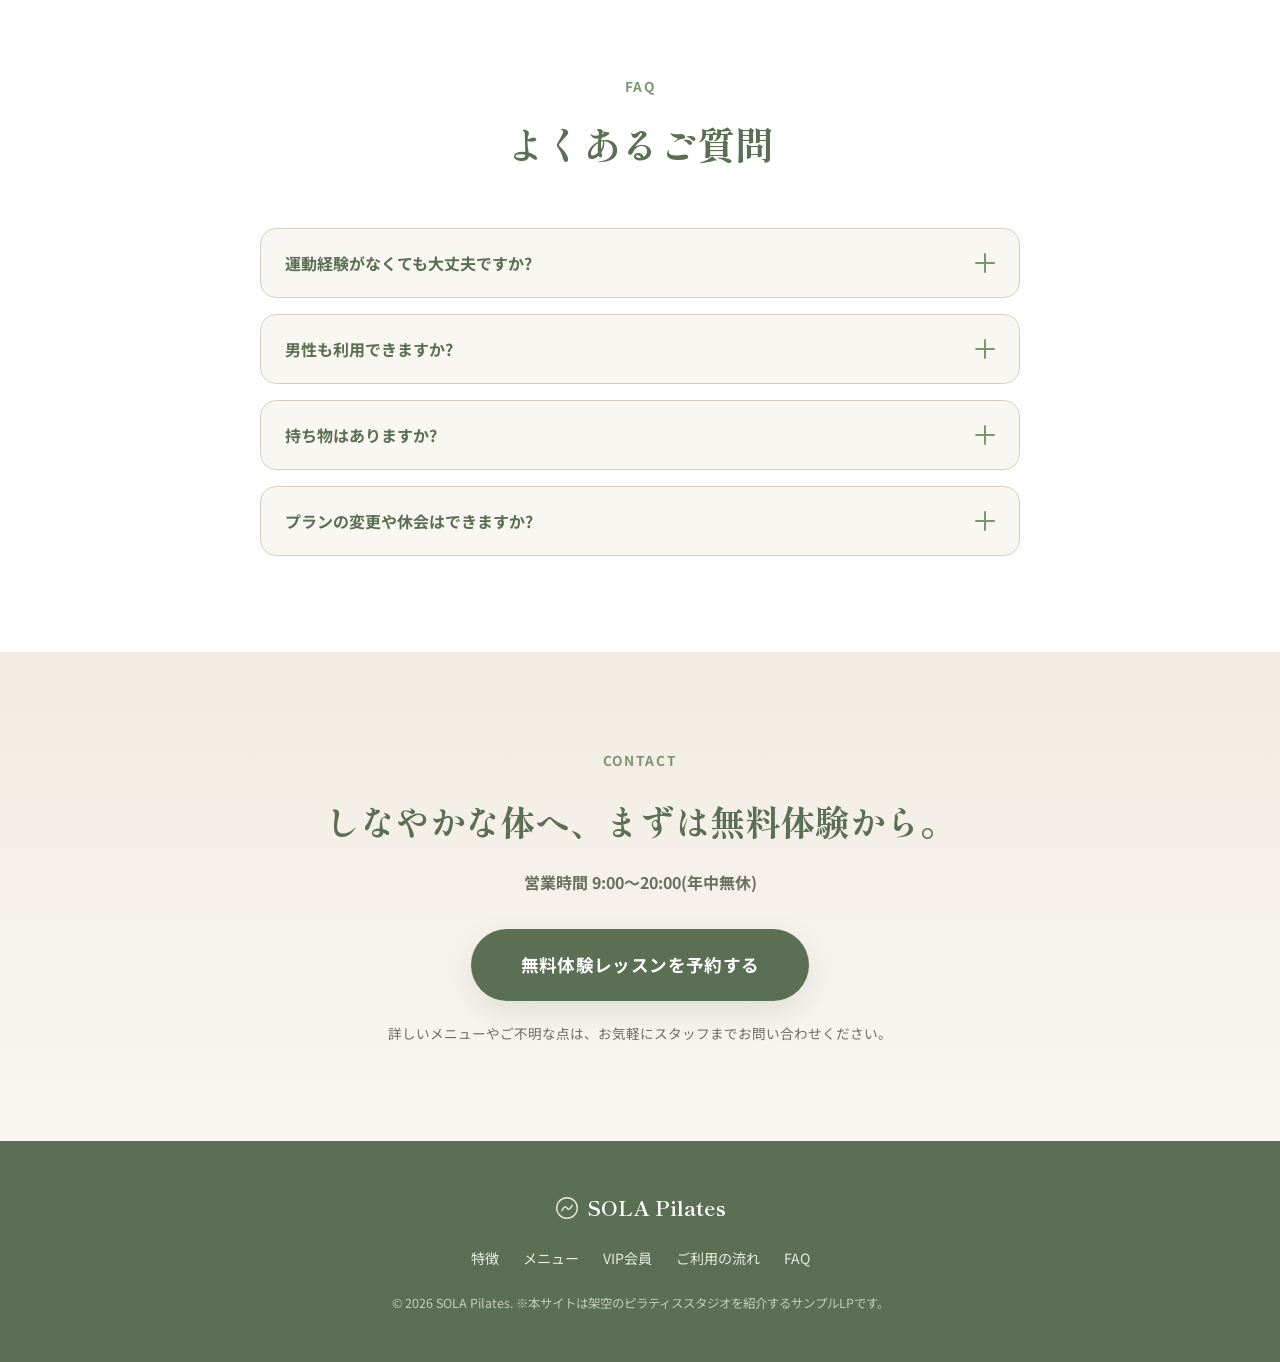
==== commit 19a48f51: "配色をグリーン/セージュ系に変更し、ヒーローイラストをリフォーマーピラティスのイメージに刷新 Co-Authored-By: Claude Sonnet 5 <noreply@anthropic.co" ====
--- a/index.html
+++ b/index.html
@@ -17,8 +17,8 @@
   <div class="container header__inner">
     <a href="#top" class="logo">
       <svg width="28" height="28" viewBox="0 0 28 28" fill="none" xmlns="http://www.w3.org/2000/svg" aria-hidden="true">
-        <circle cx="14" cy="14" r="12" stroke="#A6707A" stroke-width="1.6"/>
-        <path d="M8 17C10 13 12 11 14 14C16 17 18 15 20 11" stroke="#A6707A" stroke-width="1.6" stroke-linecap="round" fill="none"/>
+        <circle cx="14" cy="14" r="12" stroke="#5B6F55" stroke-width="1.6"/>
+        <path d="M8 17C10 13 12 11 14 14C16 17 18 15 20 11" stroke="#5B6F55" stroke-width="1.6" stroke-linecap="round" fill="none"/>
       </svg>
       <span>SOLA Pilates</span>
     </a>
@@ -57,19 +57,27 @@
         </ul>
       </div>
       <div class="hero__visual">
-        <svg viewBox="0 0 320 400" class="studio-illustration" role="img" aria-label="ピラティスで体を伸ばす女性のイメージ">
-          <ellipse cx="160" cy="380" rx="100" ry="14" fill="#E7D3D3" opacity="0.6"/>
-          <rect x="70" y="300" width="180" height="18" rx="9" fill="#D9A9B0"/>
-          <circle cx="185" cy="120" r="28" fill="#F3E0E1"/>
-          <path d="M160 150C160 150 130 170 120 210C112 242 120 280 120 280" stroke="#A6707A" stroke-width="10" stroke-linecap="round" fill="none"/>
-          <path d="M170 155C170 155 210 175 224 205C236 232 236 270 236 270" stroke="#C48A93" stroke-width="10" stroke-linecap="round" fill="none"/>
-          <path d="M150 165C150 165 100 175 84 200" stroke="#A6707A" stroke-width="9" stroke-linecap="round" fill="none"/>
-          <path d="M185 148C185 148 230 140 254 118" stroke="#C48A93" stroke-width="9" stroke-linecap="round" fill="none"/>
-          <rect x="60" y="275" width="200" height="14" rx="7" fill="#8A6E73"/>
-          <defs></defs>
+        <svg viewBox="0 0 320 400" class="studio-illustration" role="img" aria-label="リフォーマーでピラティスを行う女性のイメージ">
+          <circle cx="178" cy="178" r="156" fill="#E6ECDD" opacity="0.55"/>
+          <ellipse cx="178" cy="346" rx="118" ry="14" fill="#D9CFC0" opacity="0.5"/>
+          <path d="M96 232C126 192 186 192 216 222" stroke="#A8BC98" stroke-width="2" stroke-dasharray="3 9" stroke-linecap="round" fill="none" opacity="0.8"/>
+          <rect x="45" y="300" width="230" height="14" rx="7" fill="#D9CFC0"/>
+          <rect x="75" y="314" width="10" height="22" rx="3" fill="#C4B8A6"/>
+          <rect x="245" y="314" width="10" height="22" rx="3" fill="#C4B8A6"/>
+          <rect x="90" y="278" width="132" height="20" rx="10" fill="#A8BC98"/>
+          <rect x="210" y="224" width="52" height="10" rx="5" fill="#5B6F55"/>
+          <rect x="232" y="232" width="8" height="66" rx="4" fill="#7E9574"/>
+          <circle cx="100" cy="262" r="7" fill="#5B6F55"/>
+          <path d="M176 290C195 285 213 266 230 244" stroke="#5B6F55" stroke-width="10" stroke-linecap="round" fill="none" opacity="0.85"/>
+          <circle cx="230" cy="244" r="5" fill="#5B6F55" opacity="0.85"/>
+          <path d="M126 275C145 280 158 283 172 286" stroke="#5B6F55" stroke-width="15" stroke-linecap="round" fill="none"/>
+          <path d="M124 280C112 288 104 296 100 302" stroke="#7E9574" stroke-width="9" stroke-linecap="round" fill="none"/>
+          <path d="M172 286C192 280 210 260 228 236" stroke="#7E9574" stroke-width="13" stroke-linecap="round" fill="none"/>
+          <circle cx="228" cy="236" r="6" fill="#5B6F55"/>
+          <circle cx="112" cy="270" r="17" fill="#5B6F55"/>
         </svg>
-        <svg class="leaf leaf--1" viewBox="0 0 40 40" aria-hidden="true"><circle cx="20" cy="20" r="18" fill="#D9A9B0" opacity="0.5"/></svg>
-        <svg class="leaf leaf--2" viewBox="0 0 40 40" aria-hidden="true"><circle cx="20" cy="20" r="18" fill="#D9C9BE" opacity="0.6"/></svg>
+        <svg class="leaf leaf--1" viewBox="0 0 40 40" aria-hidden="true"><circle cx="20" cy="20" r="18" fill="#A8BC98" opacity="0.5"/></svg>
+        <svg class="leaf leaf--2" viewBox="0 0 40 40" aria-hidden="true"><circle cx="20" cy="20" r="18" fill="#D9CFC0" opacity="0.6"/></svg>
       </div>
     </div>
   </section>
@@ -108,21 +116,21 @@
       <div class="features__grid">
         <div class="feature-card">
           <div class="feature-card__icon">
-            <svg viewBox="0 0 48 48" width="32" height="32" aria-hidden="true"><circle cx="24" cy="14" r="8" fill="#A6707A"/><path d="M10 40c0-10 6-18 14-18s14 8 14 18" stroke="#A6707A" stroke-width="4" fill="none" stroke-linecap="round"/></svg>
+            <svg viewBox="0 0 48 48" width="32" height="32" aria-hidden="true"><circle cx="24" cy="14" r="8" fill="#5B6F55"/><path d="M10 40c0-10 6-18 14-18s14 8 14 18" stroke="#5B6F55" stroke-width="4" fill="none" stroke-linecap="round"/></svg>
           </div>
           <h3>マンツーマン対応</h3>
           <p>インストラクターが一人のお客様に集中してつく指導だから、体の癖や目的に合わせたオーダーメイドのプログラムが受けられます。</p>
         </div>
         <div class="feature-card">
           <div class="feature-card__icon">
-            <svg viewBox="0 0 48 48" width="32" height="32" aria-hidden="true"><path d="M24 4C24 4 10 14 10 26C10 34.8 16.3 42 24 42C31.7 42 38 34.8 38 26C38 14 24 4 24 4Z" fill="#A6707A"/></svg>
+            <svg viewBox="0 0 48 48" width="32" height="32" aria-hidden="true"><path d="M24 4C24 4 10 14 10 26C10 34.8 16.3 42 24 42C31.7 42 38 34.8 38 26C38 14 24 4 24 4Z" fill="#5B6F55"/></svg>
           </div>
           <h3>女性専用の安心空間</h3>
           <p>スタジオは女性だけの空間。人目を気にせず、リラックスしてレッスンに集中できます(プライベートレッスンは男性もご利用いただけます)。</p>
         </div>
         <div class="feature-card">
           <div class="feature-card__icon">
-            <svg viewBox="0 0 48 48" width="32" height="32" aria-hidden="true"><circle cx="24" cy="24" r="19" fill="none" stroke="#A6707A" stroke-width="3"/><path d="M24 14v10l8 6" stroke="#A6707A" stroke-width="3" fill="none" stroke-linecap="round" stroke-linejoin="round"/></svg>
+            <svg viewBox="0 0 48 48" width="32" height="32" aria-hidden="true"><circle cx="24" cy="24" r="19" fill="none" stroke="#5B6F55" stroke-width="3"/><path d="M24 14v10l8 6" stroke="#5B6F55" stroke-width="3" fill="none" stroke-linecap="round" stroke-linejoin="round"/></svg>
           </div>
           <h3>営業時間 9:00〜20:00</h3>
           <p>お仕事帰りやお子様のお迎え前後など、ライフスタイルに合わせて通いやすい営業時間でお待ちしております。</p>
@@ -146,9 +154,9 @@
       </div>
       <div class="howto__visual" aria-hidden="true">
         <svg viewBox="0 0 200 200" width="100%">
-          <circle cx="100" cy="100" r="90" fill="#F5EDE6"/>
-          <circle cx="100" cy="100" r="60" fill="#F3E0E1"/>
-          <circle cx="100" cy="100" r="30" fill="#A6707A"/>
+          <circle cx="100" cy="100" r="90" fill="#F1ECE3"/>
+          <circle cx="100" cy="100" r="60" fill="#E6ECDD"/>
+          <circle cx="100" cy="100" r="30" fill="#5B6F55"/>
         </svg>
       </div>
     </div>
@@ -319,8 +327,8 @@
   <div class="container footer__inner">
     <a href="#top" class="logo logo--footer">
       <svg width="24" height="24" viewBox="0 0 28 28" fill="none" xmlns="http://www.w3.org/2000/svg" aria-hidden="true">
-        <circle cx="14" cy="14" r="12" stroke="#F3E0E1" stroke-width="1.6"/>
-        <path d="M8 17C10 13 12 11 14 14C16 17 18 15 20 11" stroke="#F3E0E1" stroke-width="1.6" stroke-linecap="round" fill="none"/>
+        <circle cx="14" cy="14" r="12" stroke="#E6ECDD" stroke-width="1.6"/>
+        <path d="M8 17C10 13 12 11 14 14C16 17 18 15 20 11" stroke="#E6ECDD" stroke-width="1.6" stroke-linecap="round" fill="none"/>
       </svg>
       <span>SOLA Pilates</span>
     </a>
--- a/css/style.css
+++ b/css/style.css
@@ -1,17 +1,17 @@
 :root {
-  --rose-dark: #A6707A;
-  --rose: #C48A93;
-  --rose-soft: #D9A9B0;
-  --rose-pale: #F3E0E1;
-  --beige-dark: #8A7872;
-  --beige: #D9C9BE;
-  --beige-pale: #F5EDE6;
-  --cream: #FBF6F3;
-  --text: #3A2E30;
-  --text-soft: #74646B;
+  --rose-dark: #5B6F55;
+  --rose: #7E9574;
+  --rose-soft: #A8BC98;
+  --rose-pale: #E6ECDD;
+  --beige-dark: #8A8172;
+  --beige: #D9CFC0;
+  --beige-pale: #F1ECE3;
+  --cream: #F9F7F2;
+  --text: #32362E;
+  --text-soft: #6C6E60;
   --white: #FFFFFF;
-  --gold: #C79A4B;
-  --shadow: 0 12px 30px rgba(166, 112, 122, 0.14);
+  --gold: #C0785A;
+  --shadow: 0 12px 30px rgba(91, 111, 85, 0.14);
   --radius: 20px;
   --font-serif: 'Shippori Mincho', serif;
   --font-sans: 'Noto Sans JP', sans-serif;
@@ -70,7 +70,7 @@
   border-color: var(--rose-dark);
   color: var(--rose-dark);
 }
-.btn--ghost:hover { background: rgba(166, 112, 122, 0.08); }
+.btn--ghost:hover { background: rgba(91, 111, 85, 0.08); }
 .btn--large { padding: 18px 48px; font-size: 1.1rem; }
 .btn--small { padding: 10px 22px; font-size: 0.85rem; }
 
@@ -79,9 +79,9 @@
   position: fixed;
   top: 0; left: 0; right: 0;
   z-index: 100;
-  background: rgba(251, 246, 243, 0.9);
+  background: rgba(249, 247, 242, 0.9);
   backdrop-filter: blur(8px);
-  border-bottom: 1px solid rgba(217, 201, 190, 0.4);
+  border-bottom: 1px solid rgba(217, 207, 192, 0.4);
 }
 .header__inner {
   display: flex;
@@ -152,7 +152,7 @@
 /* ---------- Hero ---------- */
 .hero {
   position: relative;
-  background: linear-gradient(180deg, #F3E8E4 0%, var(--cream) 70%);
+  background: linear-gradient(180deg, #EAEFE3 0%, var(--cream) 70%);
   padding: 64px 0 96px;
   overflow: hidden;
 }
@@ -209,7 +209,7 @@
   display: flex;
   justify-content: center;
 }
-.studio-illustration { width: 280px; filter: drop-shadow(0 24px 24px rgba(166,112,122,0.18)); }
+.studio-illustration { width: 280px; filter: drop-shadow(0 24px 24px rgba(91,111,85,0.18)); }
 .leaf { position: absolute; width: 56px; }
 .leaf--1 { top: 10%; left: 0%; animation: float 6s ease-in-out infinite; }
 .leaf--2 { bottom: 8%; right: 4%; animation: float 7s ease-in-out infinite reverse; }
@@ -544,7 +544,7 @@
 }
 .footer__nav a { font-size: 0.88rem; color: var(--rose-pale); }
 .footer__nav a:hover { color: var(--white); }
-.footer__copy { font-size: 0.78rem; color: rgba(243, 224, 225, 0.75); }
+.footer__copy { font-size: 0.78rem; color: rgba(230, 236, 221, 0.75); }
 
 /* ---------- Responsive ---------- */
 @media (max-width: 900px) {
@@ -557,7 +557,7 @@
     flex-direction: column;
     gap: 0;
     padding: 8px 0;
-    border-bottom: 1px solid rgba(217, 201, 190, 0.4);
+    border-bottom: 1px solid rgba(217, 207, 192, 0.4);
   }
   .nav.is-open { display: flex; }
   .nav a { padding: 14px 24px; }
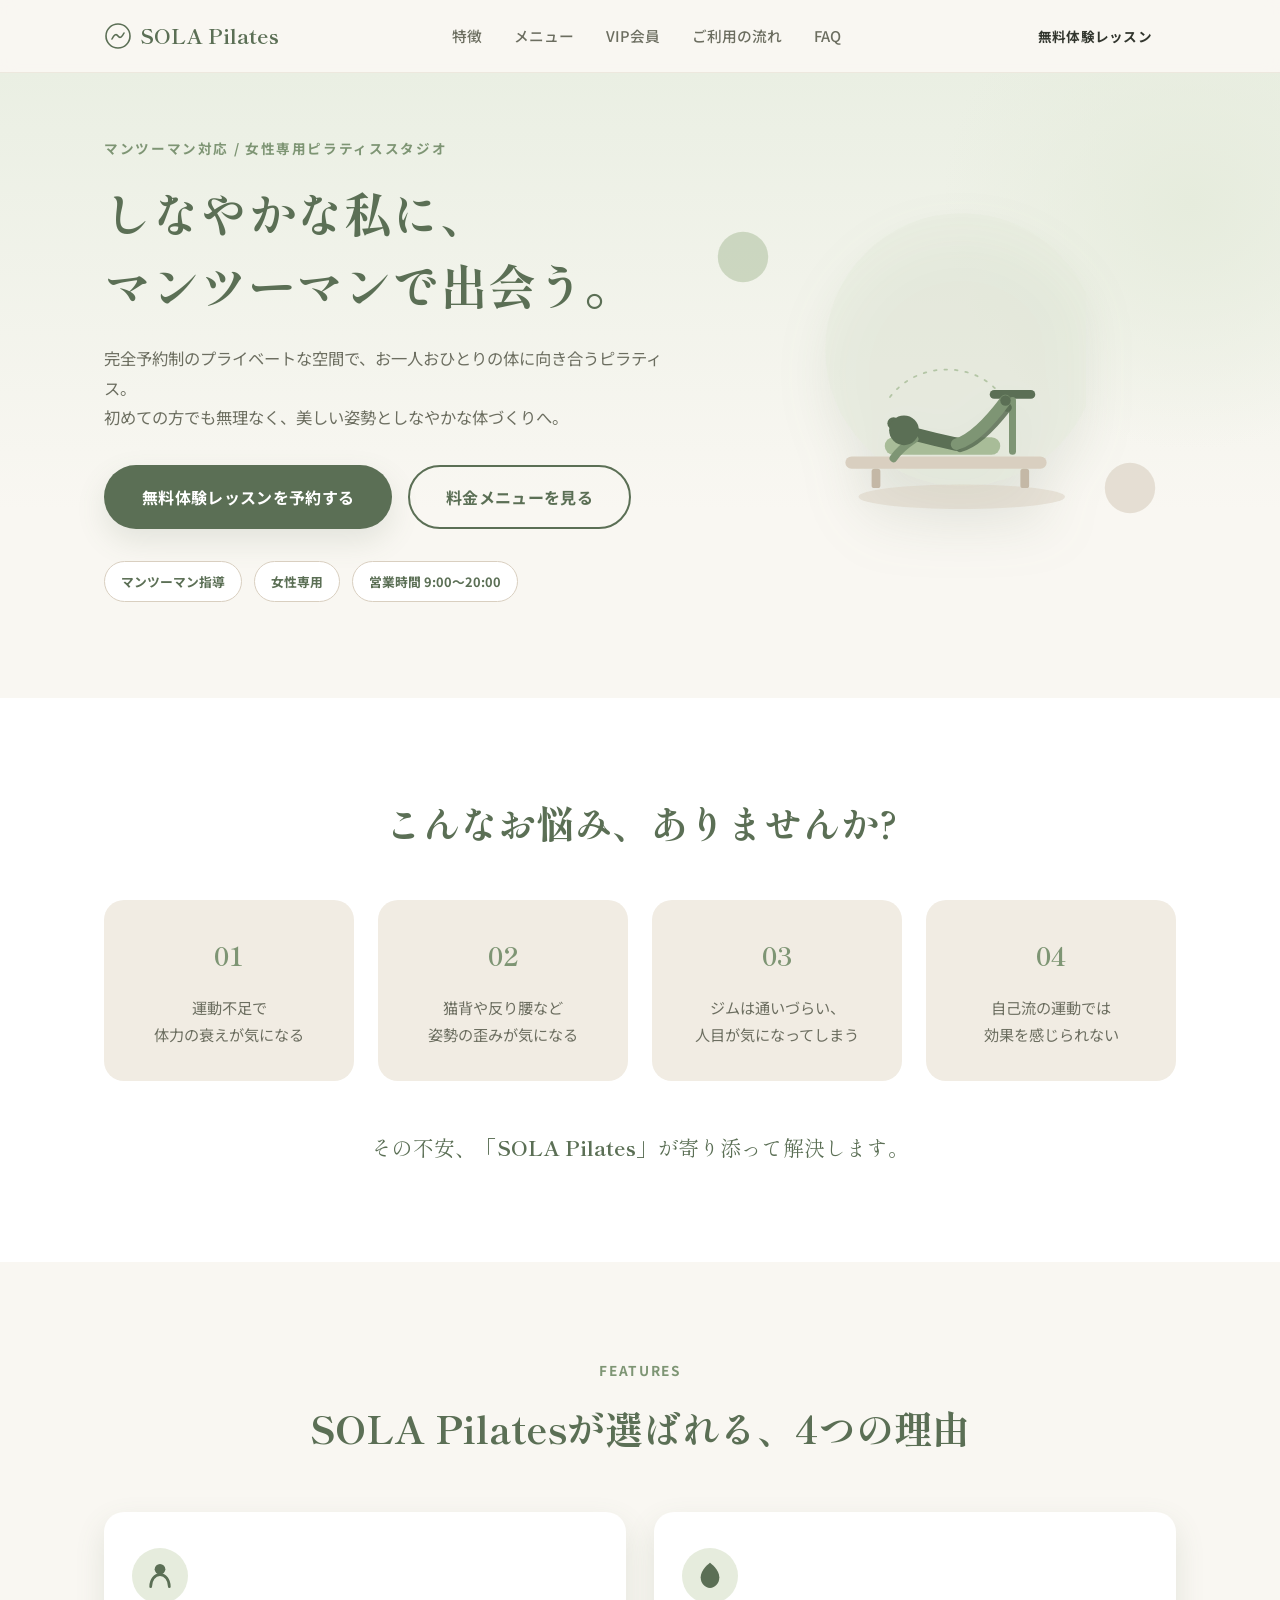
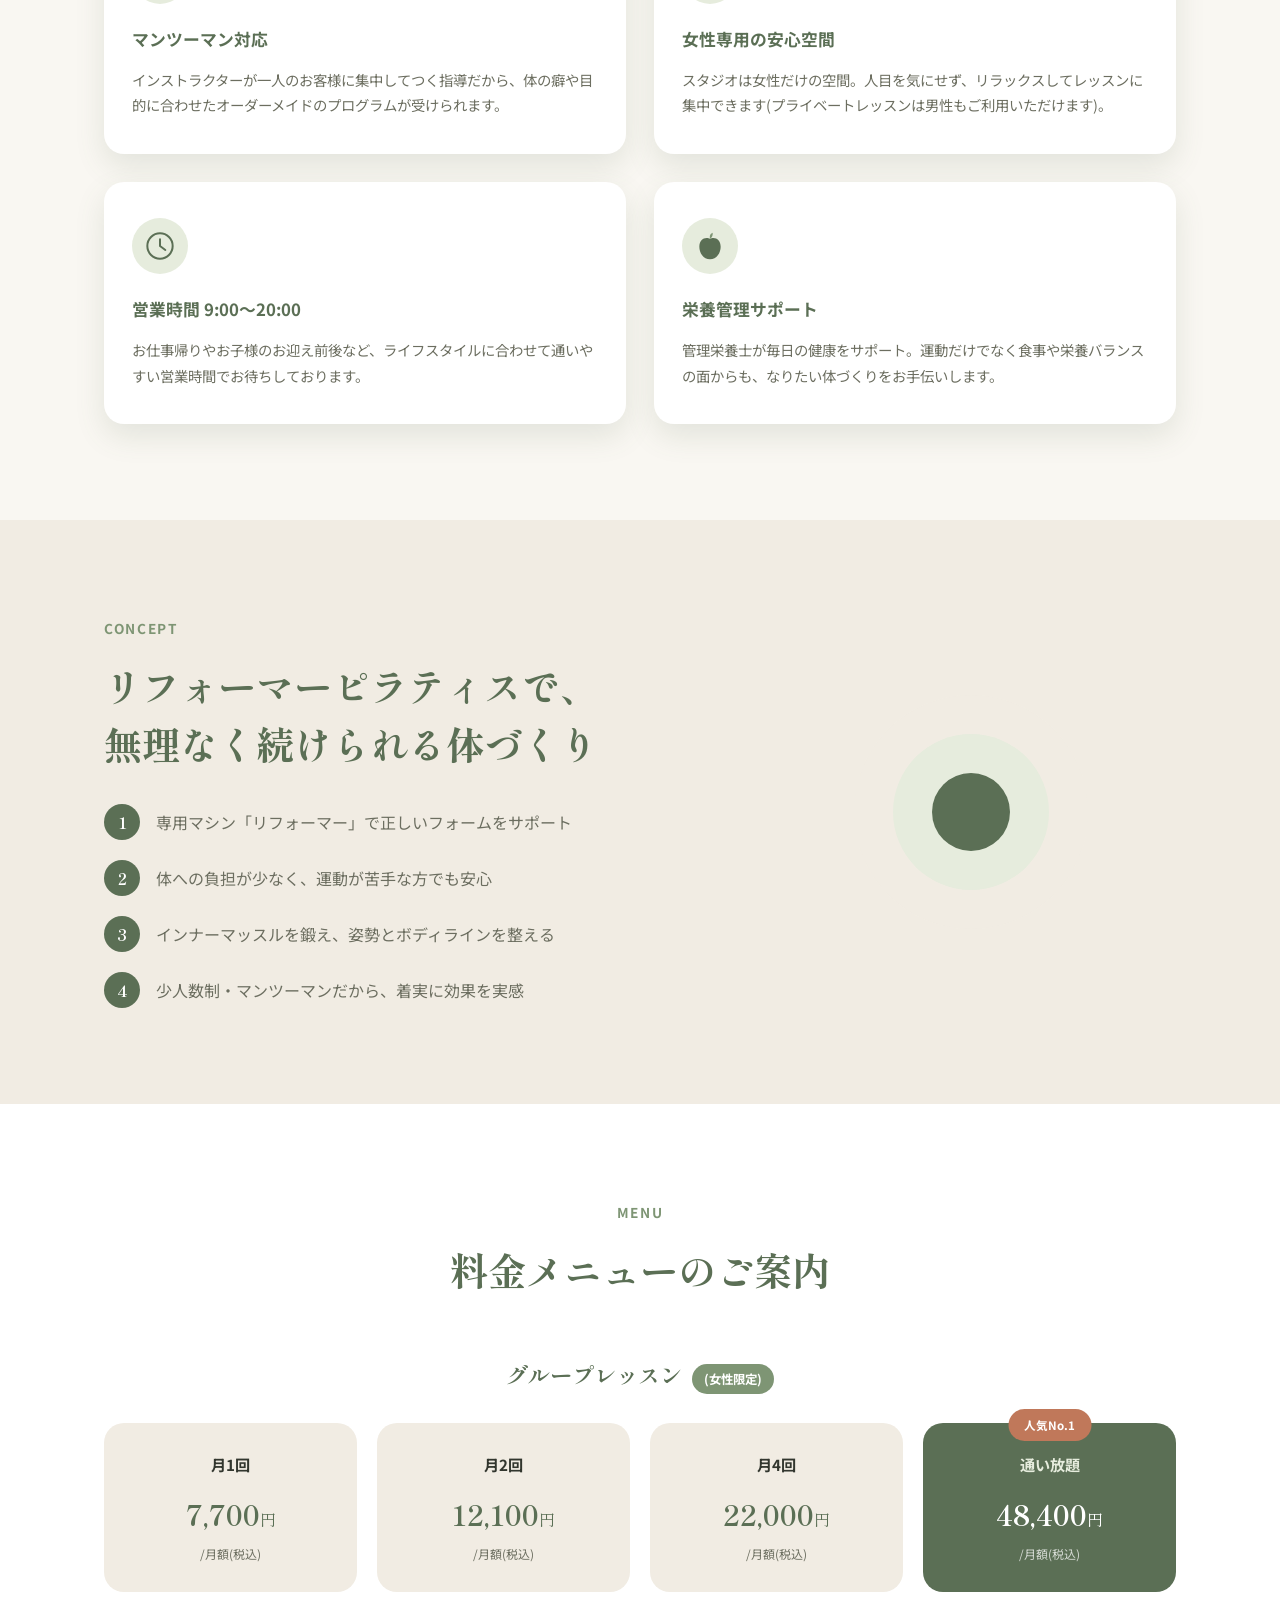
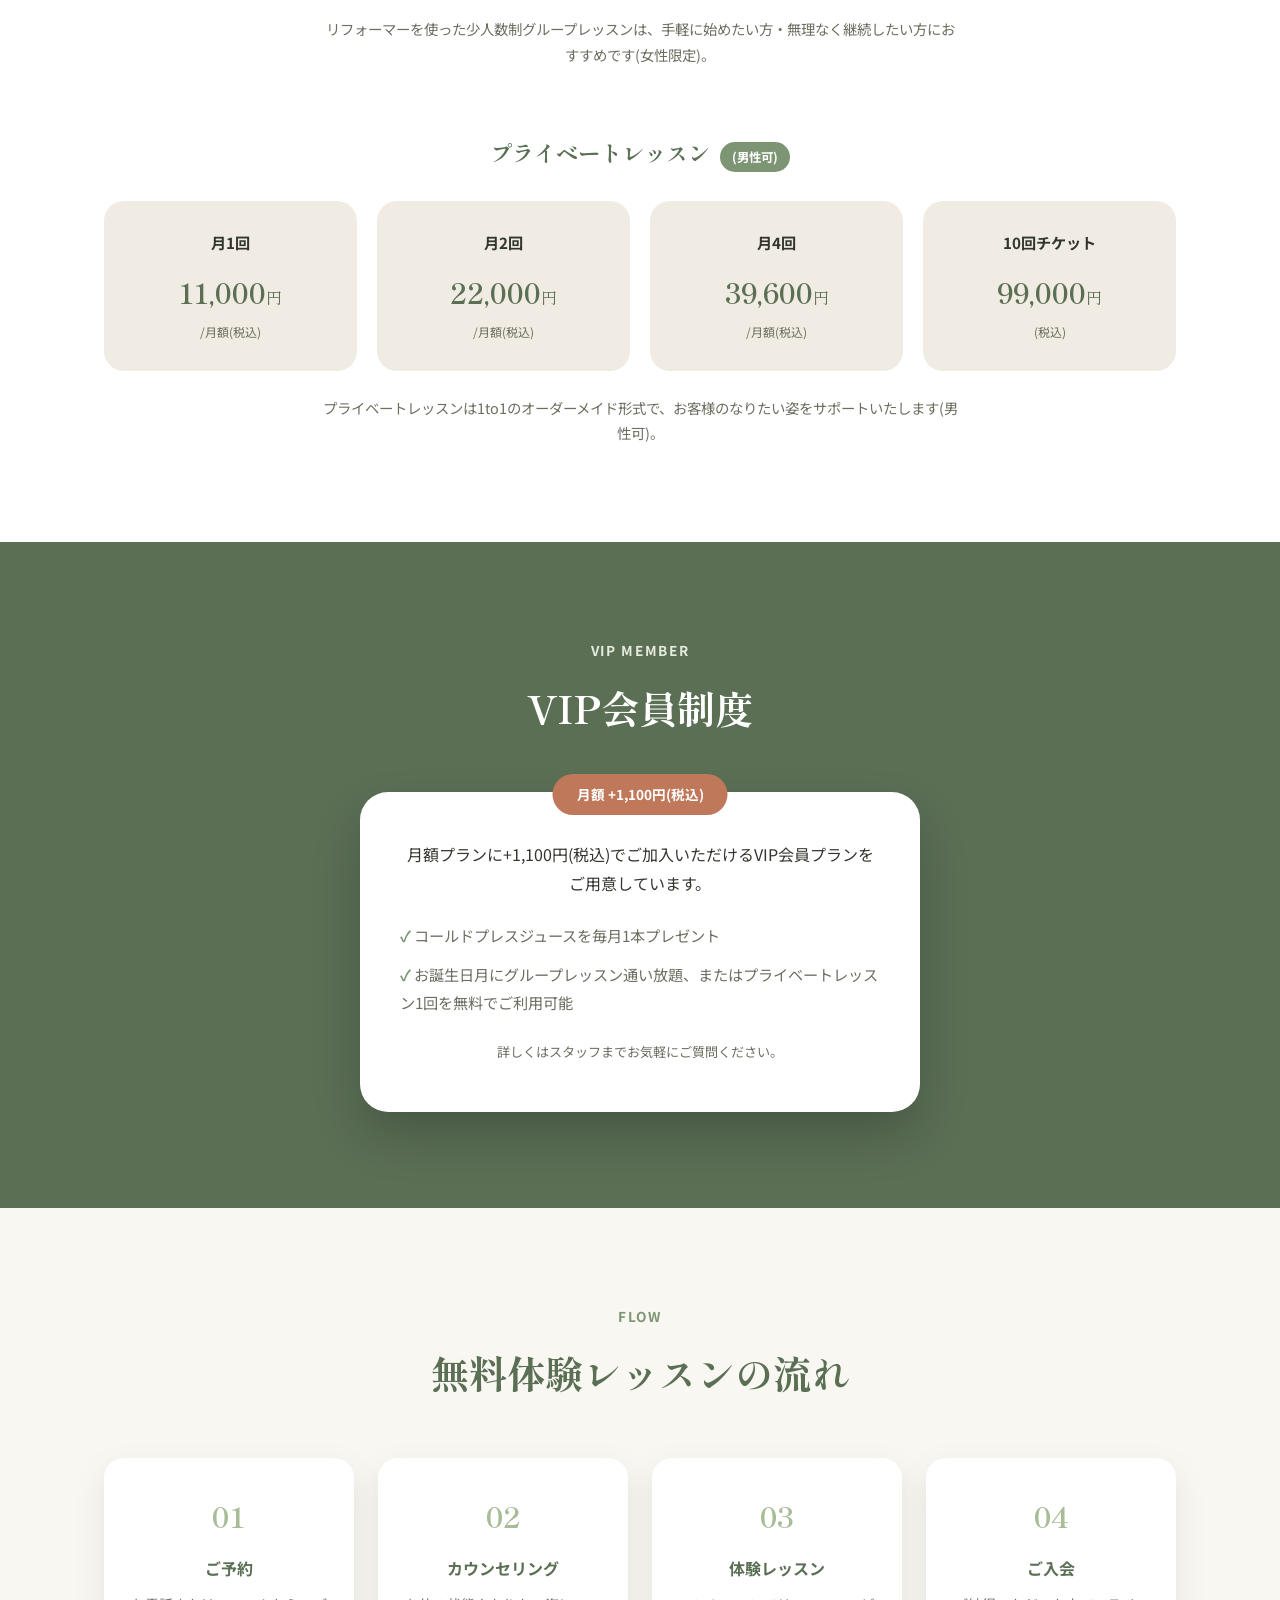
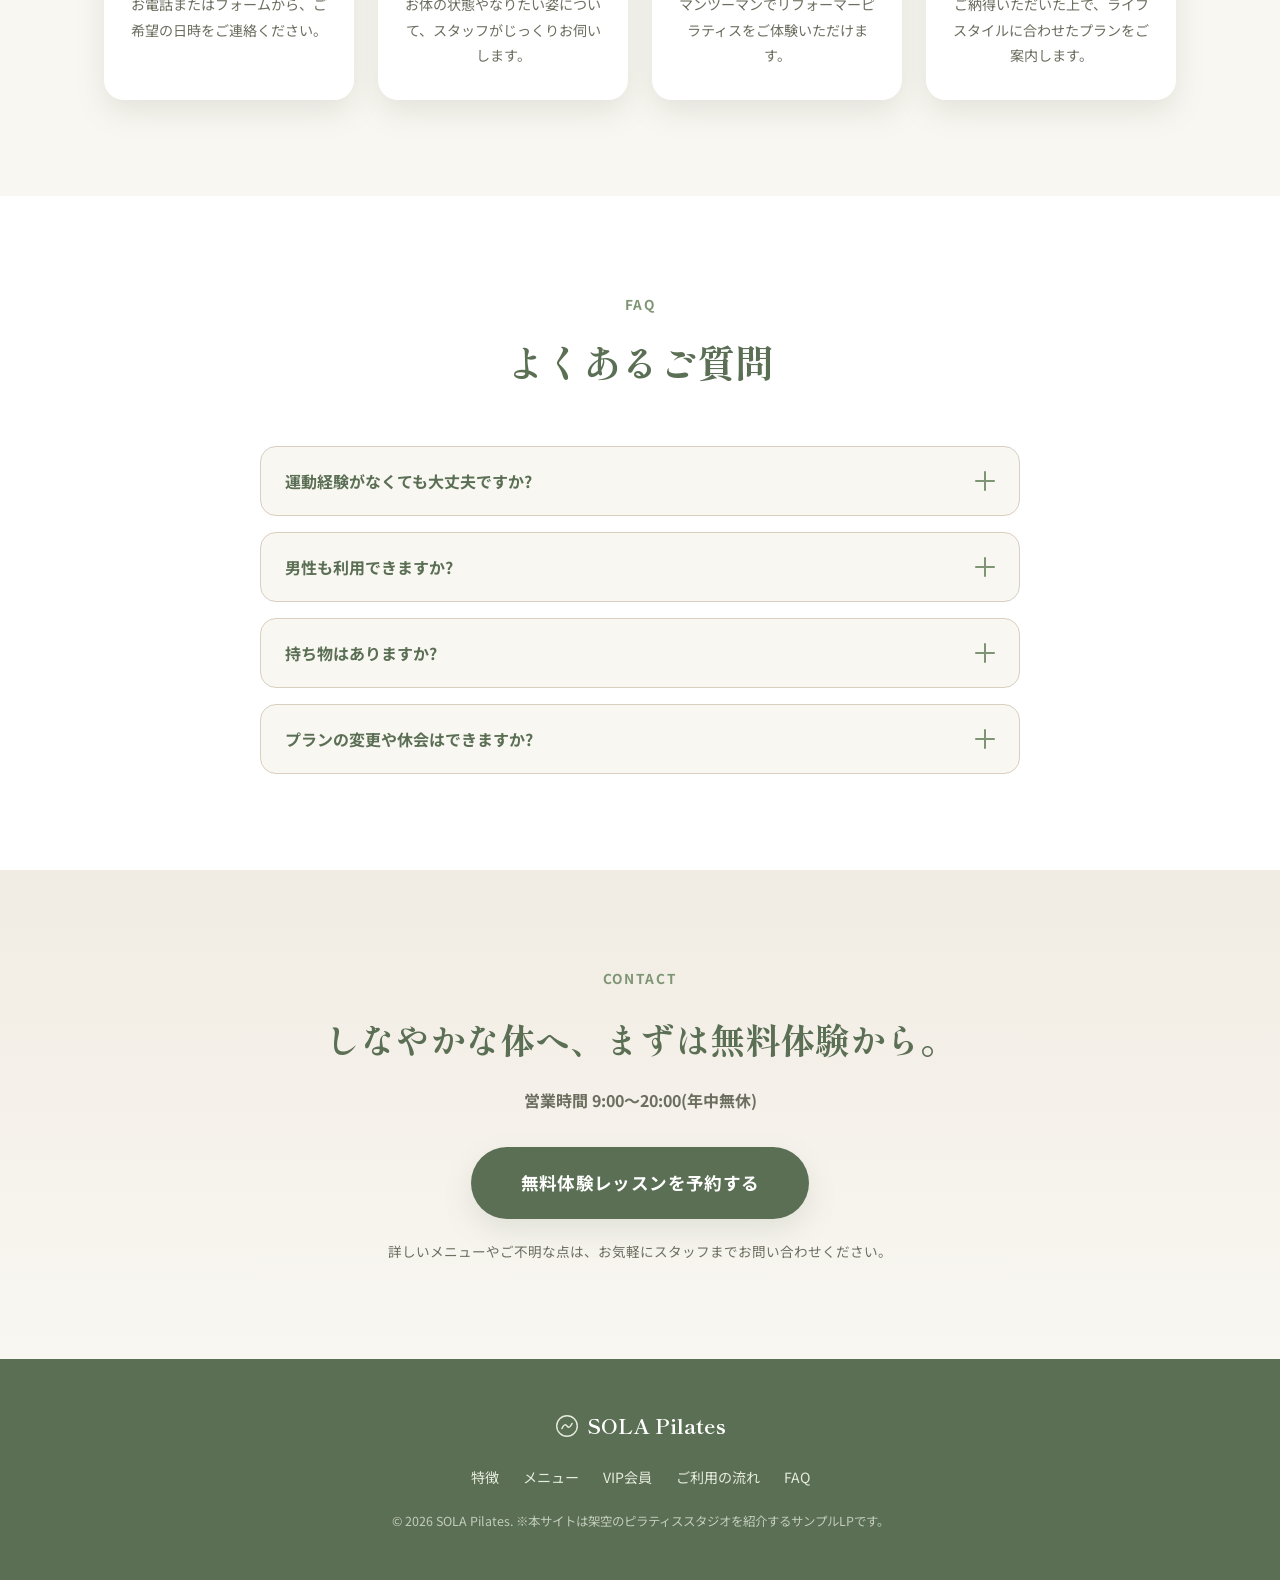
==== commit ed02bbff: "特徴に「栄養管理サポート」(管理栄養士による食事・栄養バランスサポート)を追加 Co-Authored-By: Claude Sonnet 5 <noreply@anthropic.com> Clau" ====
--- a/index.html
+++ b/index.html
@@ -112,7 +112,7 @@
   <section class="features" id="features">
     <div class="container">
       <p class="eyebrow eyebrow--center">FEATURES</p>
-      <h2 class="section-title section-title--center">SOLA Pilatesが選ばれる、<br class="sp-only">3つの理由</h2>
+      <h2 class="section-title section-title--center">SOLA Pilatesが選ばれる、<br class="sp-only">4つの理由</h2>
       <div class="features__grid">
         <div class="feature-card">
           <div class="feature-card__icon">
@@ -134,6 +134,13 @@
           </div>
           <h3>営業時間 9:00〜20:00</h3>
           <p>お仕事帰りやお子様のお迎え前後など、ライフスタイルに合わせて通いやすい営業時間でお待ちしております。</p>
+        </div>
+        <div class="feature-card">
+          <div class="feature-card__icon">
+            <svg viewBox="0 0 48 48" width="32" height="32" aria-hidden="true"><path d="M24 44C14 44 8 34 8 25C8 17 13 12 19 12C21 12 22.5 13 24 13C25.5 13 27 12 29 12C35 12 40 17 40 25C40 34 34 44 24 44Z" fill="#5B6F55"/><path d="M24 13C24 13 22 6 28 4C28 4 29 10 24 13Z" fill="#7E9574"/></svg>
+          </div>
+          <h3>栄養管理サポート</h3>
+          <p>管理栄養士が毎日の健康をサポート。運動だけでなく食事や栄養バランスの面からも、なりたい体づくりをお手伝いします。</p>
         </div>
       </div>
     </div>
--- a/css/style.css
+++ b/css/style.css
@@ -251,7 +251,7 @@
 .features { background: var(--cream); }
 .features__grid {
   display: grid;
-  grid-template-columns: repeat(3, 1fr);
+  grid-template-columns: repeat(2, 1fr);
   gap: 28px;
 }
 .feature-card {
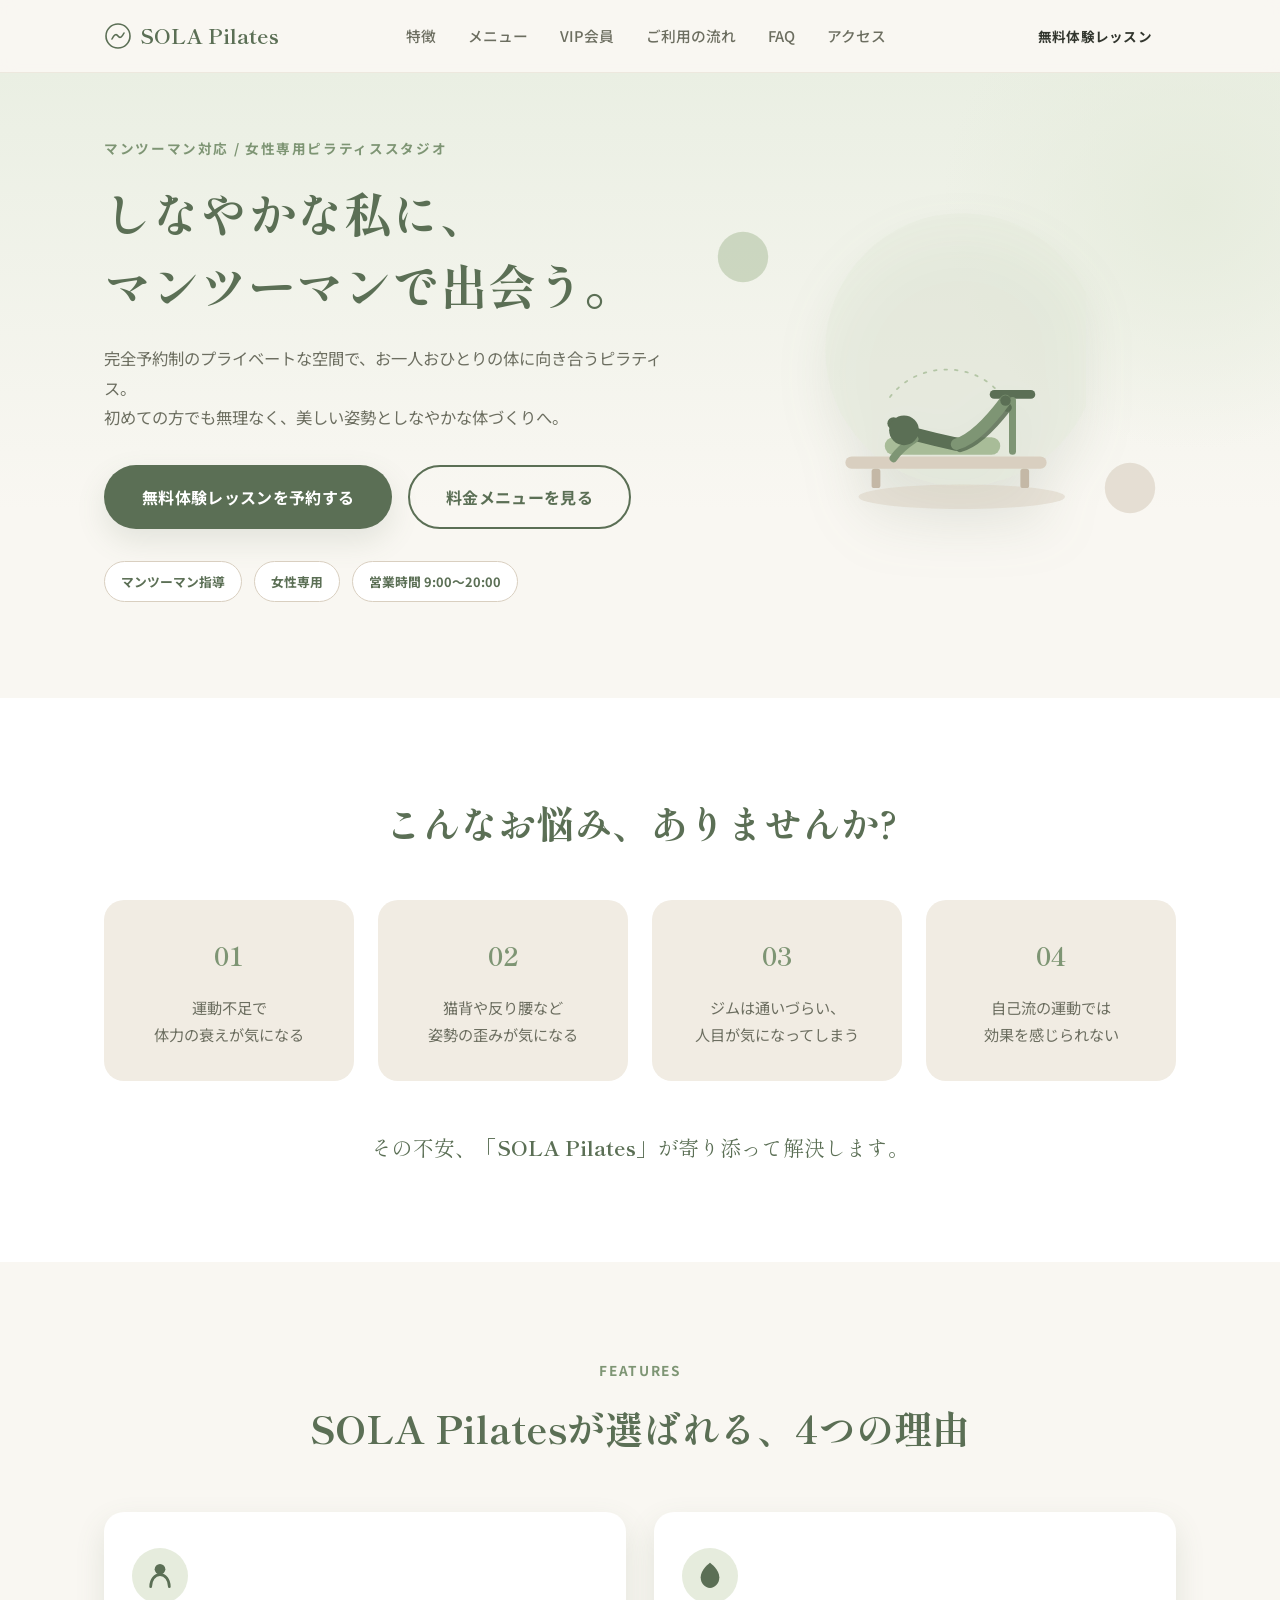
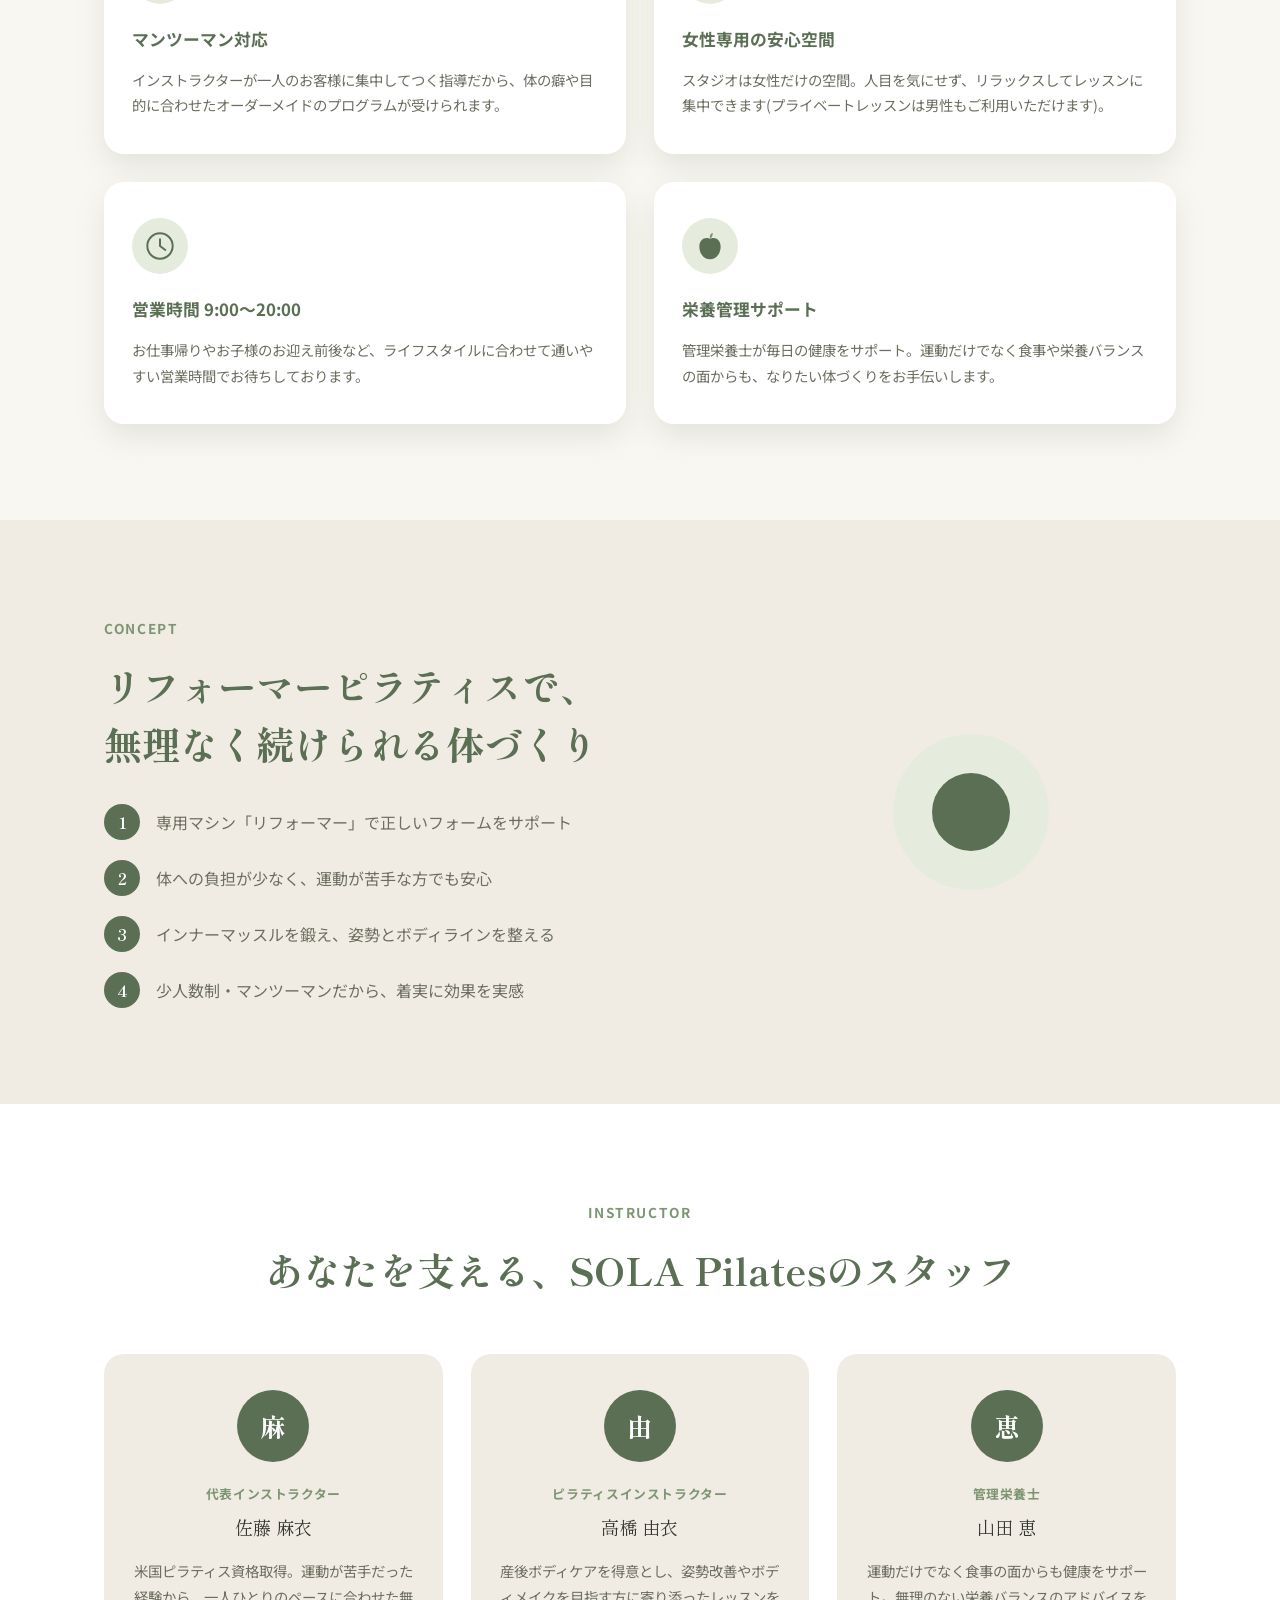
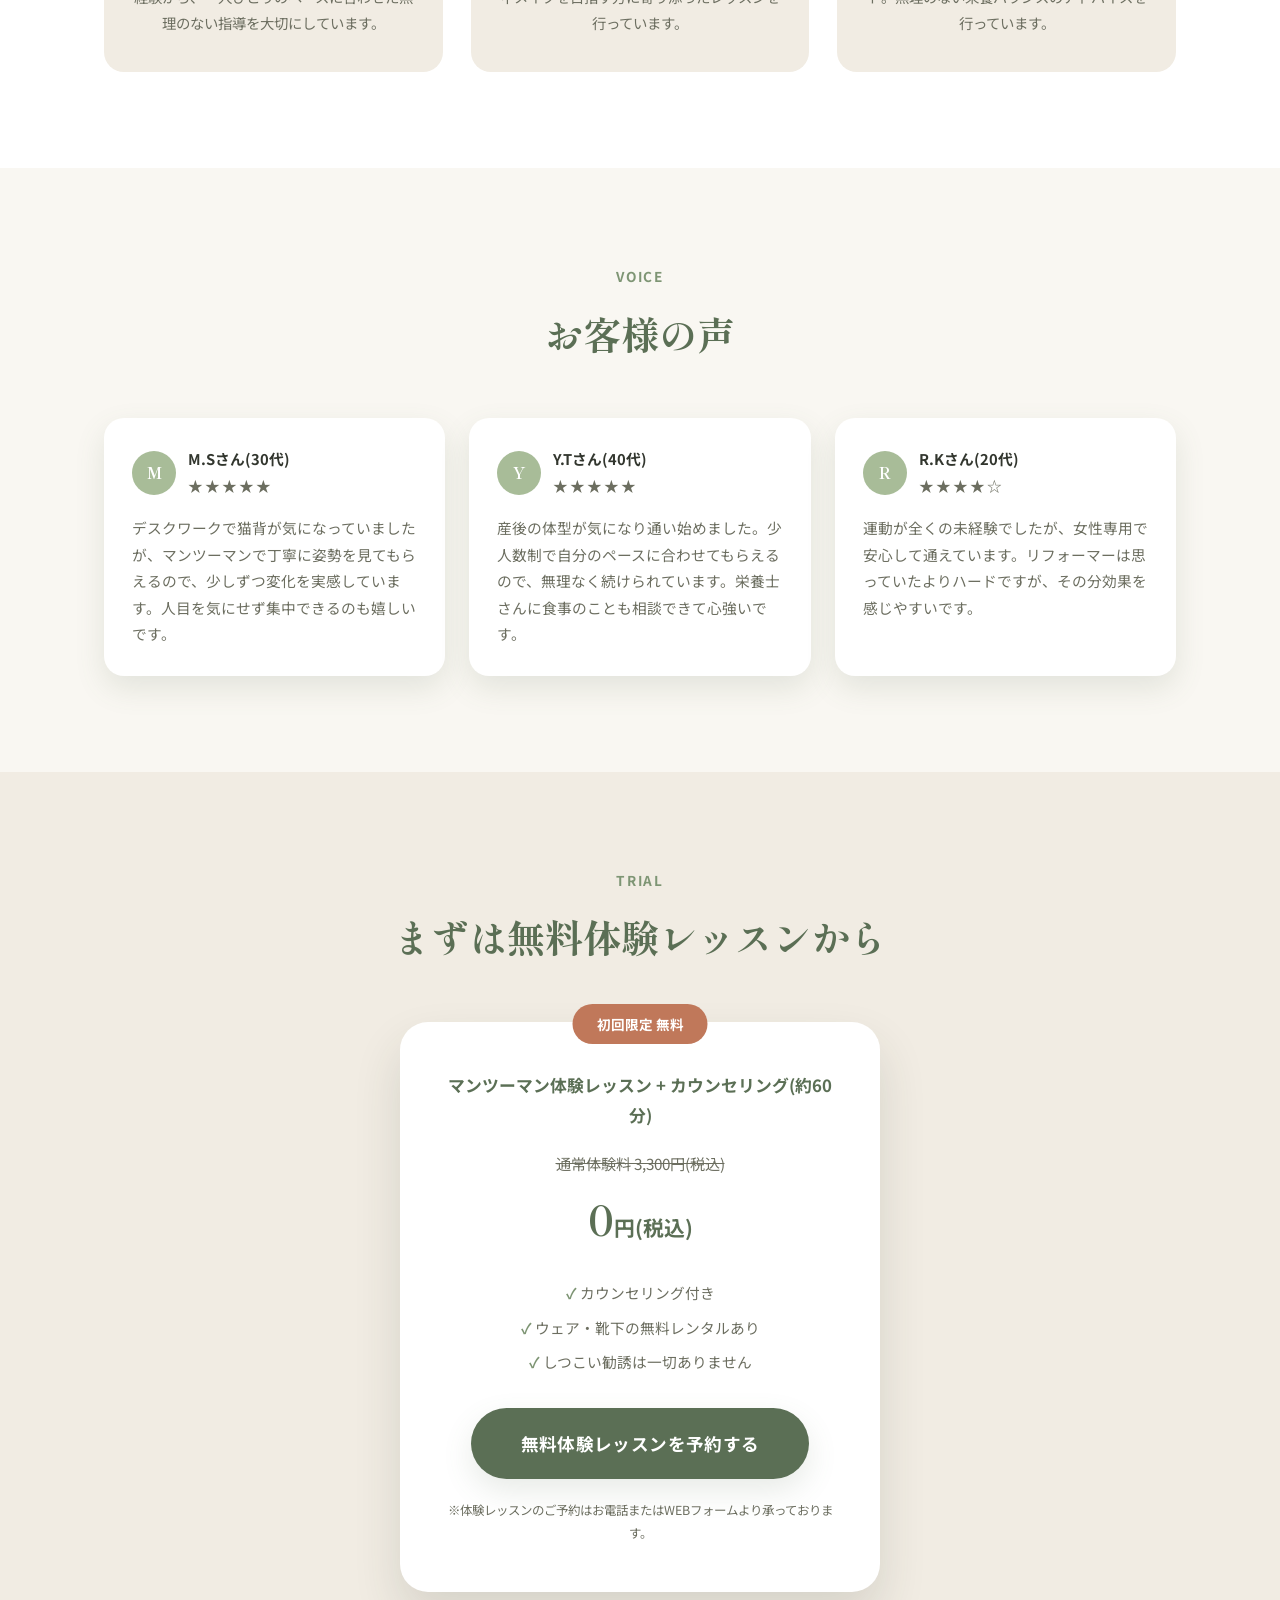
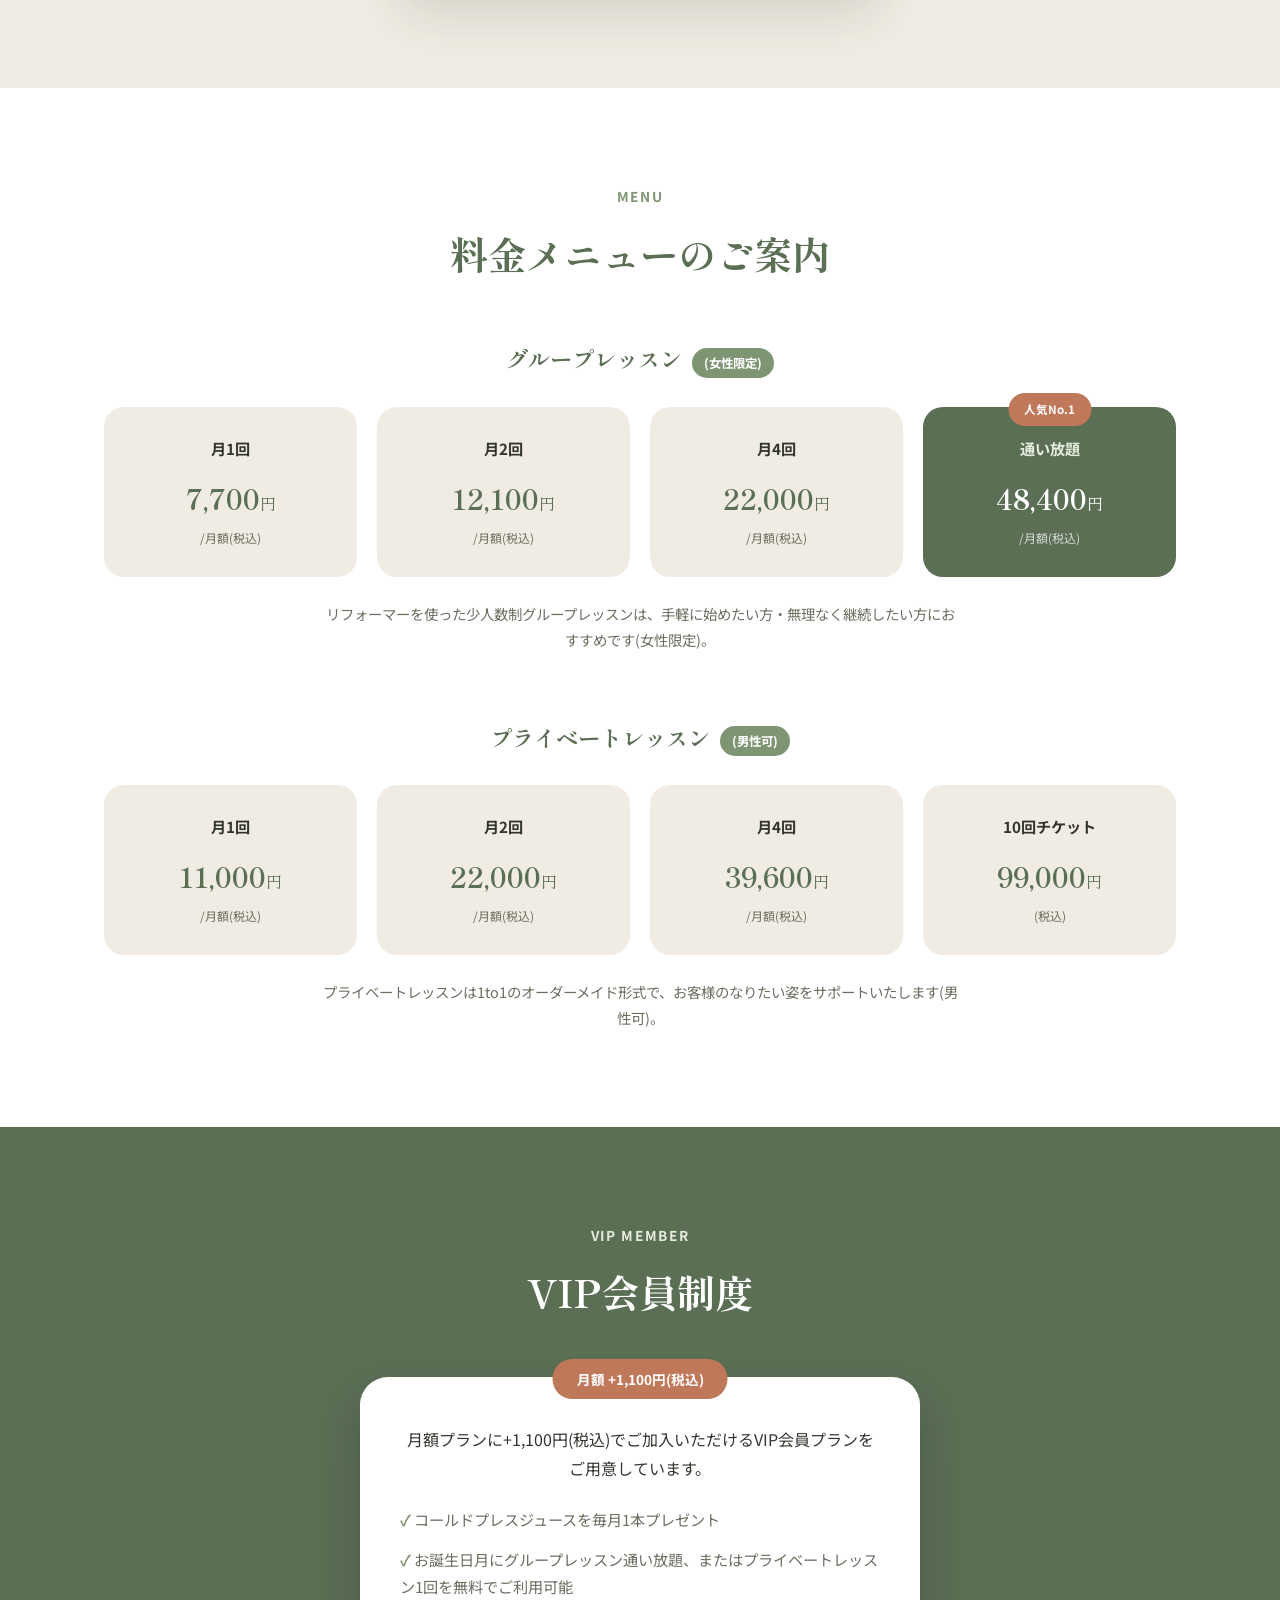
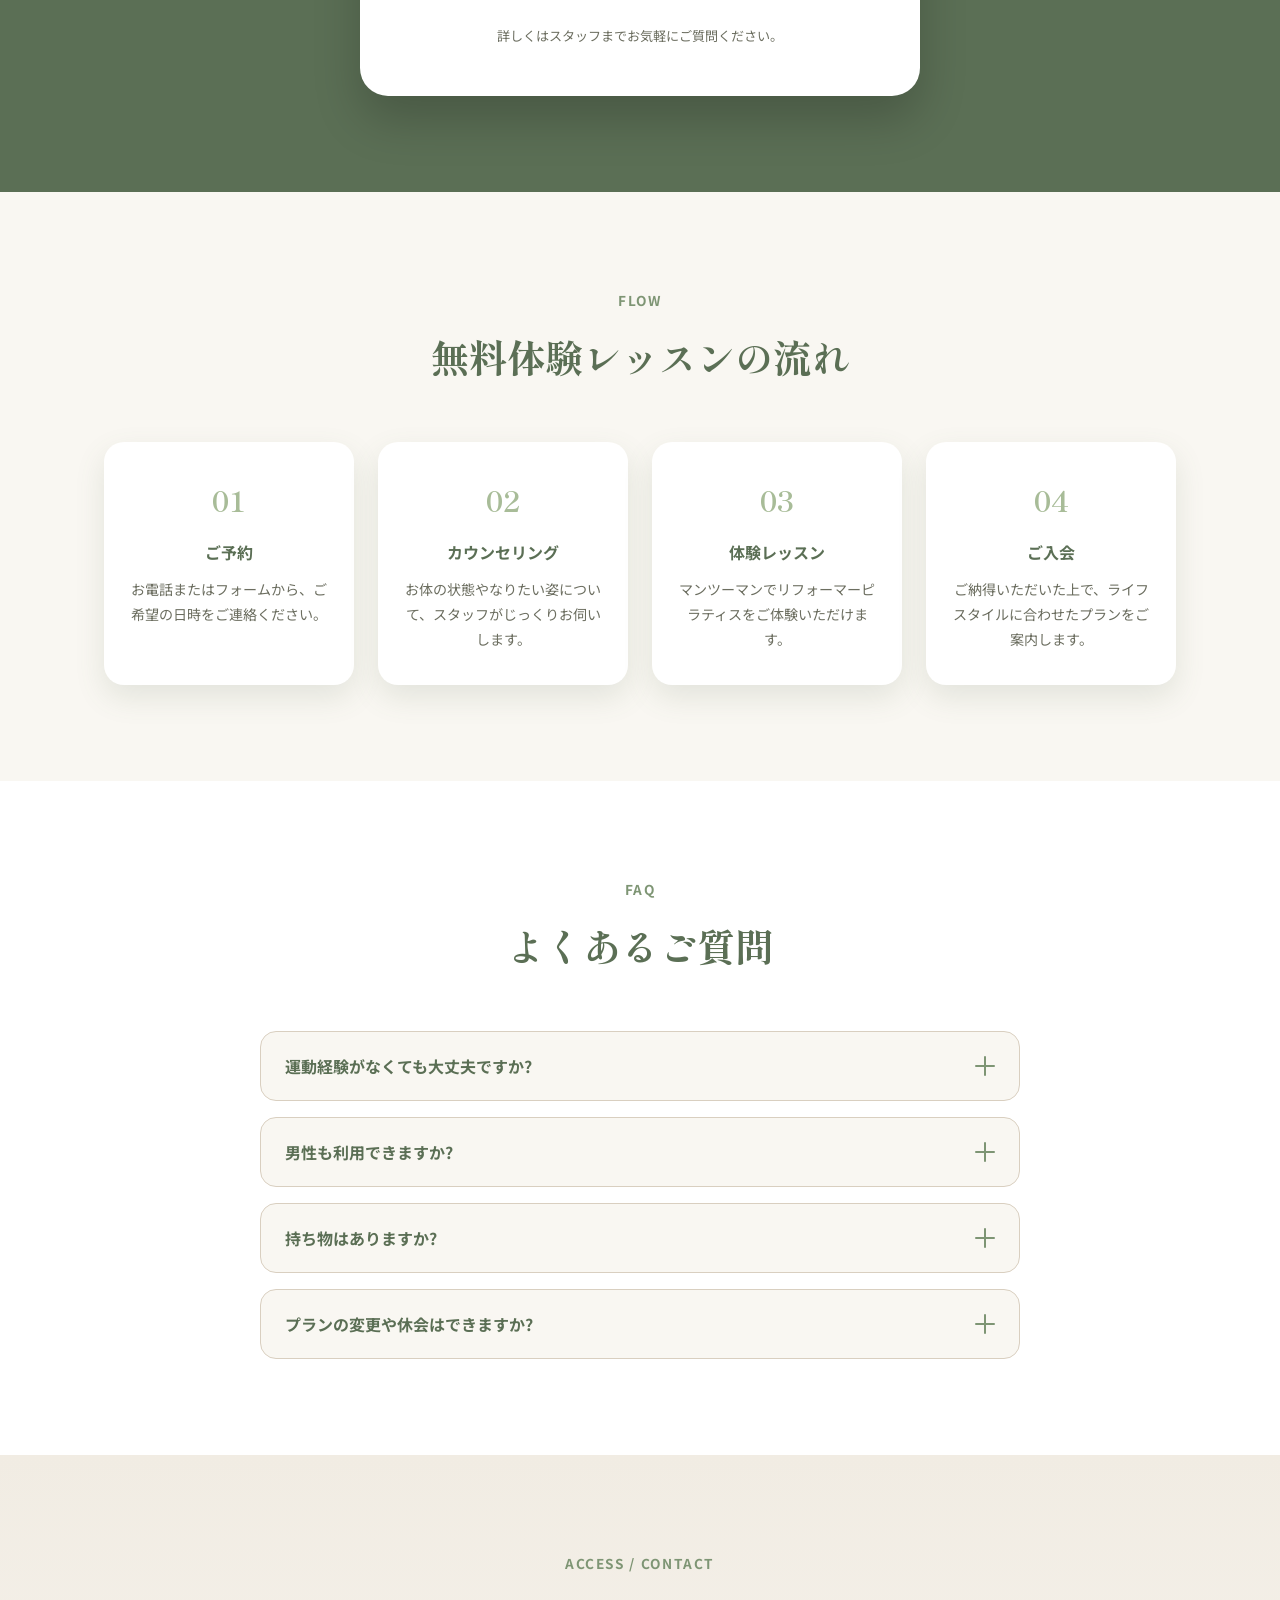
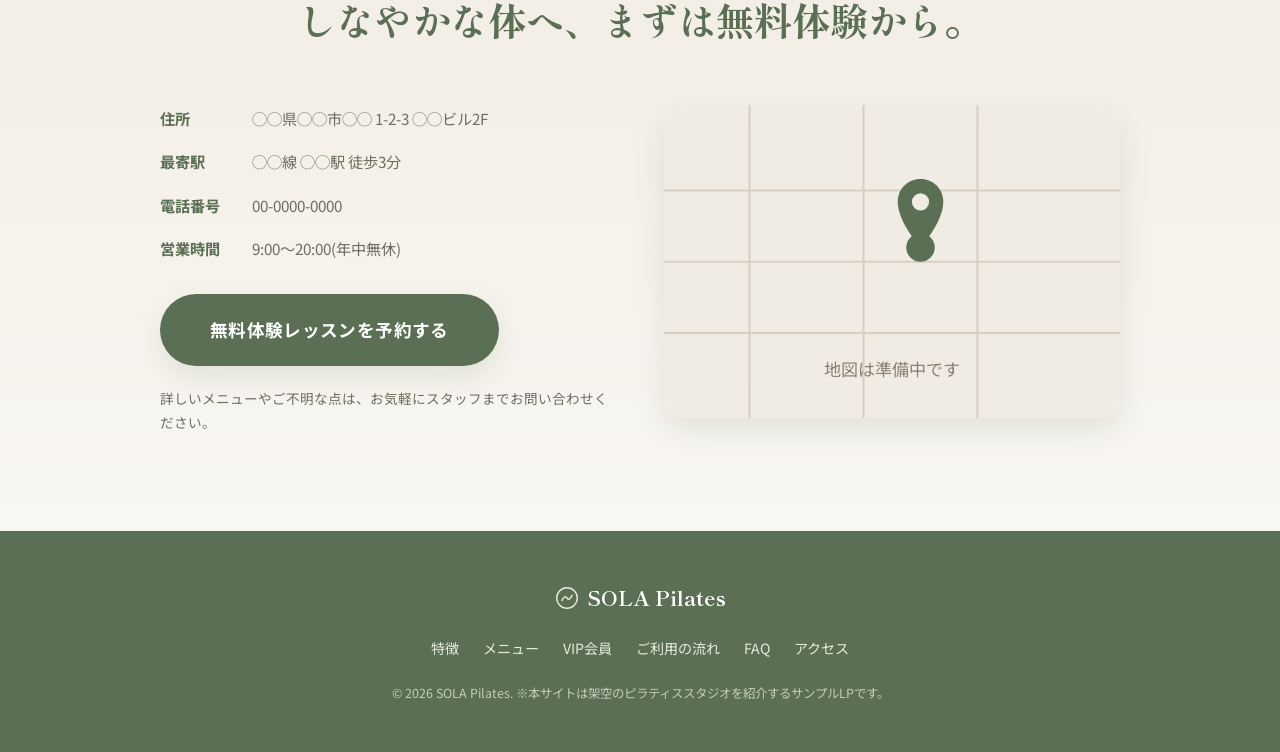
==== commit e0889f48: "お客様の声・体験レッスン訴求・インストラクター紹介・アクセス情報を追加 - インストラクター/管理栄養士のスタッフ紹介セクションを追加 - お客様の声(レビュー)セクションを追加 - 無料体験レッスン" ====
--- a/index.html
+++ b/index.html
@@ -28,8 +28,9 @@
       <a href="#vip">VIP会員</a>
       <a href="#flow">ご利用の流れ</a>
       <a href="#faq">FAQ</a>
+      <a href="#access">アクセス</a>
     </nav>
-    <a href="#contact" class="btn btn--small header__cta">無料体験レッスン</a>
+    <a href="#access" class="btn btn--small header__cta">無料体験レッスン</a>
     <button class="nav-toggle" id="navToggle" aria-label="メニューを開く" aria-expanded="false">
       <span></span><span></span><span></span>
     </button>
@@ -47,7 +48,7 @@
         <h1>しなやかな私に、<br>マンツーマンで出会う。</h1>
         <p class="hero__lead">完全予約制のプライベートな空間で、お一人おひとりの体に向き合うピラティス。<br>初めての方でも無理なく、美しい姿勢としなやかな体づくりへ。</p>
         <div class="hero__cta">
-          <a href="#contact" class="btn btn--primary">無料体験レッスンを予約する</a>
+          <a href="#access" class="btn btn--primary">無料体験レッスンを予約する</a>
           <a href="#menu" class="btn btn--ghost">料金メニューを見る</a>
         </div>
         <ul class="hero__badges">
@@ -169,6 +170,97 @@
     </div>
   </section>
 
+  <!-- Instructor -->
+  <section class="instructor" id="instructor">
+    <div class="container">
+      <p class="eyebrow eyebrow--center">INSTRUCTOR</p>
+      <h2 class="section-title section-title--center">あなたを支える、<br class="sp-only">SOLA Pilatesのスタッフ</h2>
+      <div class="instructor__grid">
+        <div class="instructor-card">
+          <div class="instructor-card__avatar">麻</div>
+          <p class="instructor-card__role">代表インストラクター</p>
+          <p class="instructor-card__name">佐藤 麻衣</p>
+          <p class="instructor-card__bio">米国ピラティス資格取得。運動が苦手だった経験から、一人ひとりのペースに合わせた無理のない指導を大切にしています。</p>
+        </div>
+        <div class="instructor-card">
+          <div class="instructor-card__avatar">由</div>
+          <p class="instructor-card__role">ピラティスインストラクター</p>
+          <p class="instructor-card__name">高橋 由衣</p>
+          <p class="instructor-card__bio">産後ボディケアを得意とし、姿勢改善やボディメイクを目指す方に寄り添ったレッスンを行っています。</p>
+        </div>
+        <div class="instructor-card">
+          <div class="instructor-card__avatar">恵</div>
+          <p class="instructor-card__role">管理栄養士</p>
+          <p class="instructor-card__name">山田 恵</p>
+          <p class="instructor-card__bio">運動だけでなく食事の面からも健康をサポート。無理のない栄養バランスのアドバイスを行っています。</p>
+        </div>
+      </div>
+    </div>
+  </section>
+
+  <!-- Reviews -->
+  <section class="reviews" id="reviews">
+    <div class="container">
+      <p class="eyebrow eyebrow--center">VOICE</p>
+      <h2 class="section-title section-title--center">お客様の声</h2>
+      <div class="reviews__grid">
+        <div class="review-card">
+          <div class="review-card__head">
+            <span class="avatar">M</span>
+            <div>
+              <p class="review-card__name">M.Sさん(30代)</p>
+              <p class="stars" aria-label="評価5段階中5">★★★★★</p>
+            </div>
+          </div>
+          <p>デスクワークで猫背が気になっていましたが、マンツーマンで丁寧に姿勢を見てもらえるので、少しずつ変化を実感しています。人目を気にせず集中できるのも嬉しいです。</p>
+        </div>
+        <div class="review-card">
+          <div class="review-card__head">
+            <span class="avatar">Y</span>
+            <div>
+              <p class="review-card__name">Y.Tさん(40代)</p>
+              <p class="stars" aria-label="評価5段階中5">★★★★★</p>
+            </div>
+          </div>
+          <p>産後の体型が気になり通い始めました。少人数制で自分のペースに合わせてもらえるので、無理なく続けられています。栄養士さんに食事のことも相談できて心強いです。</p>
+        </div>
+        <div class="review-card">
+          <div class="review-card__head">
+            <span class="avatar">R</span>
+            <div>
+              <p class="review-card__name">R.Kさん(20代)</p>
+              <p class="stars" aria-label="評価5段階中4">★★★★☆</p>
+            </div>
+          </div>
+          <p>運動が全くの未経験でしたが、女性専用で安心して通えています。リフォーマーは思っていたよりハードですが、その分効果を感じやすいです。</p>
+        </div>
+      </div>
+    </div>
+  </section>
+
+  <!-- Trial -->
+  <section class="trial" id="trial">
+    <div class="container">
+      <p class="eyebrow eyebrow--center">TRIAL</p>
+      <h2 class="section-title section-title--center">まずは無料体験レッスンから</h2>
+      <div class="trial-card">
+        <span class="trial-card__badge">初回限定 無料</span>
+        <p class="trial-card__product">マンツーマン体験レッスン + カウンセリング(約60分)</p>
+        <div class="trial-card__amount">
+          <span class="trial-card__old">通常体験料 3,300円(税込)</span>
+          <span class="trial-card__new"><strong>0</strong>円(税込)</span>
+        </div>
+        <ul class="trial-card__list">
+          <li>カウンセリング付き</li>
+          <li>ウェア・靴下の無料レンタルあり</li>
+          <li>しつこい勧誘は一切ありません</li>
+        </ul>
+        <a href="#access" class="btn btn--primary btn--large">無料体験レッスンを予約する</a>
+        <p class="trial-card__note">※体験レッスンのご予約はお電話またはWEBフォームより承っております。</p>
+      </div>
+    </div>
+  </section>
+
   <!-- Menu -->
   <section class="menu" id="menu">
     <div class="container">
@@ -317,14 +409,33 @@
     </div>
   </section>
 
-  <!-- Final CTA / Contact -->
-  <section class="final-cta" id="contact">
-    <div class="container final-cta__inner">
-      <p class="eyebrow eyebrow--center">CONTACT</p>
-      <h2>しなやかな体へ、<br class="sp-only">まずは無料体験から。</h2>
-      <p class="final-cta__hours">営業時間 9:00〜20:00(年中無休)</p>
-      <a href="#" class="btn btn--primary btn--large">無料体験レッスンを予約する</a>
-      <p class="final-cta__note">詳しいメニューやご不明な点は、お気軽にスタッフまでお問い合わせください。</p>
+  <!-- Access / Contact -->
+  <section class="access" id="access">
+    <div class="container">
+      <p class="eyebrow eyebrow--center">ACCESS / CONTACT</p>
+      <h2 class="section-title section-title--center">しなやかな体へ、<br class="sp-only">まずは無料体験から。</h2>
+      <div class="access__inner">
+        <div class="access__info">
+          <ul class="access__list">
+            <li><span class="access__label">住所</span>◯◯県◯◯市◯◯ 1-2-3 ◯◯ビル2F</li>
+            <li><span class="access__label">最寄駅</span>◯◯線 ◯◯駅 徒歩3分</li>
+            <li><span class="access__label">電話番号</span>00-0000-0000</li>
+            <li><span class="access__label">営業時間</span>9:00〜20:00(年中無休)</li>
+          </ul>
+          <a href="#" class="btn btn--primary btn--large">無料体験レッスンを予約する</a>
+          <p class="access__note">詳しいメニューやご不明な点は、お気軽にスタッフまでお問い合わせください。</p>
+        </div>
+        <div class="access__map" aria-hidden="true">
+          <svg viewBox="0 0 320 220" width="100%">
+            <rect x="0" y="0" width="320" height="220" fill="#F1ECE3"/>
+            <path d="M0 60H320M0 110H320M0 160H320M60 0V220M140 0V220M220 0V220" stroke="#D9CFC0" stroke-width="1.5"/>
+            <circle cx="180" cy="100" r="10" fill="#5B6F55"/>
+            <path d="M180 100C180 100 196 82 196 68C196 59 189 52 180 52C171 52 164 59 164 68C164 82 180 100 180 100Z" fill="#5B6F55"/>
+            <circle cx="180" cy="68" r="6" fill="#F1ECE3"/>
+            <text x="160" y="190" text-anchor="middle" font-family="'Noto Sans JP', sans-serif" font-size="12" fill="#8A8172">地図は準備中です</text>
+          </svg>
+        </div>
+      </div>
     </div>
   </section>
 
@@ -345,6 +456,7 @@
       <a href="#vip">VIP会員</a>
       <a href="#flow">ご利用の流れ</a>
       <a href="#faq">FAQ</a>
+      <a href="#access">アクセス</a>
     </nav>
     <p class="footer__copy">&copy; 2026 SOLA Pilates. ※本サイトは架空のピラティススタジオを紹介するサンプルLPです。</p>
   </div>
--- a/css/style.css
+++ b/css/style.css
@@ -309,6 +309,133 @@
 }
 .howto__visual { max-width: 260px; margin: 0 auto; }
 
+/* ---------- Instructor ---------- */
+.instructor { background: var(--white); }
+.instructor__grid {
+  display: grid;
+  grid-template-columns: repeat(3, 1fr);
+  gap: 28px;
+}
+.instructor-card {
+  background: var(--beige-pale);
+  border-radius: var(--radius);
+  padding: 36px 28px;
+  text-align: center;
+}
+.instructor-card__avatar {
+  width: 72px; height: 72px;
+  border-radius: 50%;
+  background: var(--rose-dark);
+  color: var(--white);
+  display: flex;
+  align-items: center;
+  justify-content: center;
+  font-family: var(--font-serif);
+  font-size: 1.6rem;
+  font-weight: 700;
+  margin: 0 auto 20px;
+}
+.instructor-card__role { color: var(--rose); font-size: 0.8rem; font-weight: 700; letter-spacing: 0.05em; margin-bottom: 6px; }
+.instructor-card__name { font-family: var(--font-serif); font-size: 1.15rem; color: var(--text); margin-bottom: 14px; }
+.instructor-card__bio { color: var(--text-soft); font-size: 0.9rem; }
+
+/* ---------- Reviews ---------- */
+.reviews { background: var(--cream); }
+.reviews__grid {
+  display: grid;
+  grid-template-columns: repeat(3, 1fr);
+  gap: 24px;
+}
+.review-card {
+  background: var(--white);
+  border-radius: var(--radius);
+  padding: 28px;
+  box-shadow: var(--shadow);
+}
+.review-card__head {
+  display: flex;
+  align-items: center;
+  gap: 12px;
+  margin-bottom: 16px;
+}
+.avatar {
+  width: 44px; height: 44px;
+  border-radius: 50%;
+  background: var(--rose-soft);
+  color: var(--white);
+  display: flex;
+  align-items: center;
+  justify-content: center;
+  font-weight: 700;
+  font-family: var(--font-serif);
+  flex-shrink: 0;
+}
+.review-card__name { font-weight: 700; font-size: 0.92rem; color: var(--text); }
+.stars { color: var(--gold); font-size: 0.85rem; letter-spacing: 2px; }
+.review-card p:not(.review-card__name) { color: var(--text-soft); font-size: 0.92rem; }
+
+/* ---------- Trial ---------- */
+.trial { background: var(--beige-pale); }
+.trial-card {
+  max-width: 480px;
+  margin: 0 auto;
+  background: var(--white);
+  border-radius: 28px;
+  padding: 48px 40px;
+  text-align: center;
+  box-shadow: 0 24px 48px rgba(50, 54, 46, 0.14);
+  position: relative;
+}
+.trial-card__badge {
+  position: absolute;
+  top: -18px; left: 50%;
+  transform: translateX(-50%);
+  background: var(--gold);
+  color: var(--white);
+  font-weight: 700;
+  font-size: 0.85rem;
+  padding: 8px 24px;
+  border-radius: 999px;
+  white-space: nowrap;
+}
+.trial-card__product {
+  font-weight: 700;
+  color: var(--rose-dark);
+  margin-bottom: 20px;
+  font-size: 1.05rem;
+}
+.trial-card__amount {
+  display: flex;
+  flex-direction: column;
+  gap: 4px;
+  margin-bottom: 24px;
+}
+.trial-card__old {
+  text-decoration: line-through;
+  color: var(--text-soft);
+  font-size: 0.95rem;
+}
+.trial-card__new {
+  color: var(--rose-dark);
+  font-size: 1.3rem;
+  font-weight: 700;
+}
+.trial-card__new strong { font-size: 2.6rem; font-family: var(--font-serif); }
+.trial-card__list {
+  display: flex;
+  flex-direction: column;
+  gap: 8px;
+  margin-bottom: 32px;
+  color: var(--text-soft);
+  font-size: 0.92rem;
+}
+.trial-card__list li::before { content: "✓ "; color: var(--rose); font-weight: 700; }
+.trial-card__note {
+  margin-top: 20px;
+  font-size: 0.78rem;
+  color: var(--text-soft);
+}
+
 /* ---------- Menu ---------- */
 .menu { background: var(--white); }
 .menu__block { margin-bottom: 64px; }
@@ -504,26 +631,42 @@
   padding: 0 24px 22px;
 }
 
-/* ---------- Final CTA / Contact ---------- */
-.final-cta {
+/* ---------- Access / Contact ---------- */
+.access {
   background: linear-gradient(180deg, var(--beige-pale) 0%, var(--cream) 100%);
-  text-align: center;
-}
-.final-cta__inner h2 {
-  font-family: var(--font-serif);
-  font-size: clamp(1.6rem, 3vw, 2.2rem);
-  color: var(--rose-dark);
-  margin-bottom: 16px;
-}
-.final-cta__hours {
-  color: var(--text-soft);
-  font-weight: 700;
+}
+.access__inner {
+  display: grid;
+  grid-template-columns: 1fr 1fr;
+  gap: 48px;
+  align-items: start;
+  max-width: 960px;
+  margin: 0 auto;
+}
+.access__info { text-align: left; }
+.access__list {
+  display: flex;
+  flex-direction: column;
+  gap: 16px;
   margin-bottom: 32px;
-}
-.final-cta__note {
+  color: var(--text-soft);
+  font-size: 0.95rem;
+}
+.access__label {
+  display: inline-block;
+  min-width: 92px;
+  font-weight: 700;
+  color: var(--rose-dark);
+}
+.access__note {
   margin-top: 20px;
   font-size: 0.85rem;
   color: var(--text-soft);
+}
+.access__map {
+  border-radius: var(--radius);
+  overflow: hidden;
+  box-shadow: var(--shadow);
 }
 
 /* ---------- Footer ---------- */
@@ -573,7 +716,13 @@
   .howto__inner { grid-template-columns: 1fr; text-align: center; }
   .howto__steps li { justify-content: center; }
   .howto__visual { max-width: 180px; }
+  .instructor__grid { grid-template-columns: 1fr; }
+  .reviews__grid { grid-template-columns: 1fr; }
   .flow__grid { grid-template-columns: repeat(2, 1fr); }
+  .access__inner { grid-template-columns: 1fr; text-align: center; }
+  .access__info { text-align: center; }
+  .access__list { text-align: left; max-width: 320px; margin: 0 auto 32px; }
+  .access__note { text-align: center; }
 }
 
 @media (max-width: 560px) {
@@ -583,5 +732,6 @@
   .menu__grid { grid-template-columns: 1fr; }
   .flow__grid { grid-template-columns: 1fr; }
   .vip-card { padding: 40px 24px; }
+  .trial-card { padding: 40px 24px; }
   .btn--large { width: 100%; }
 }
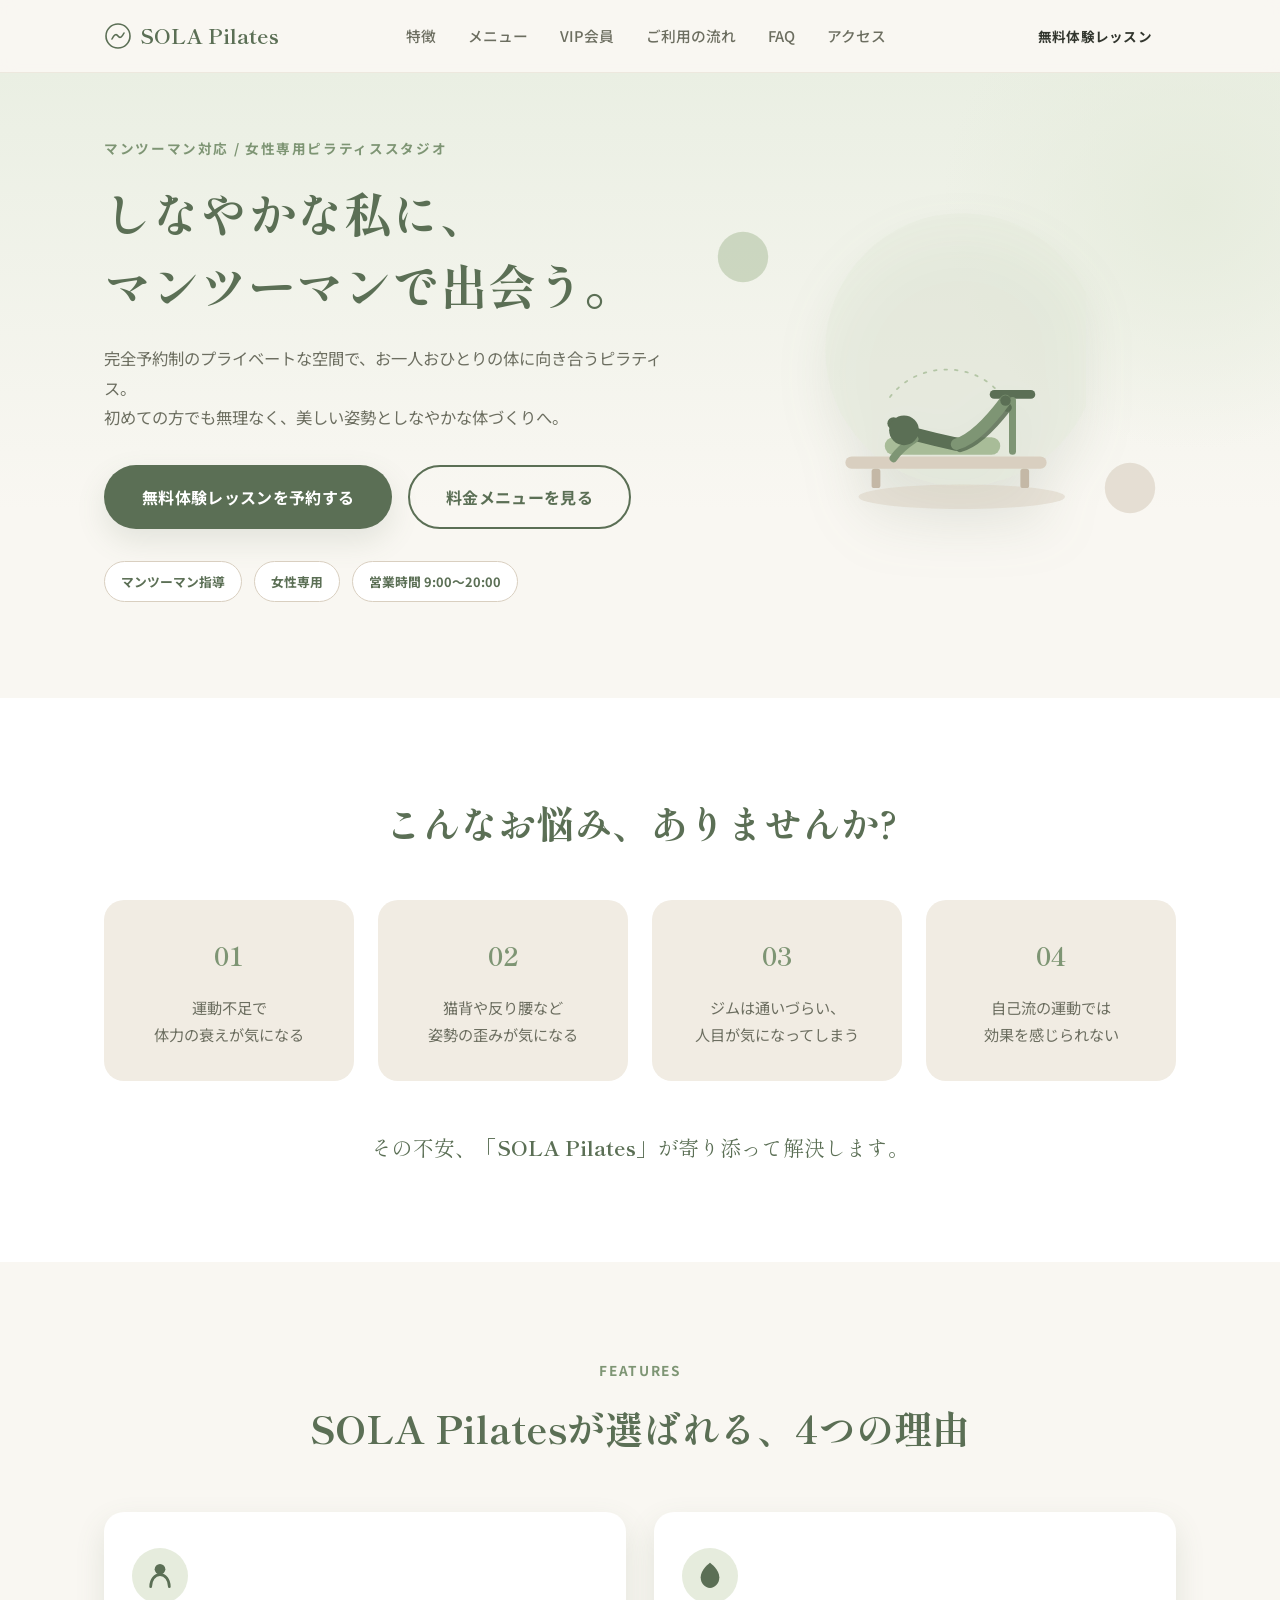
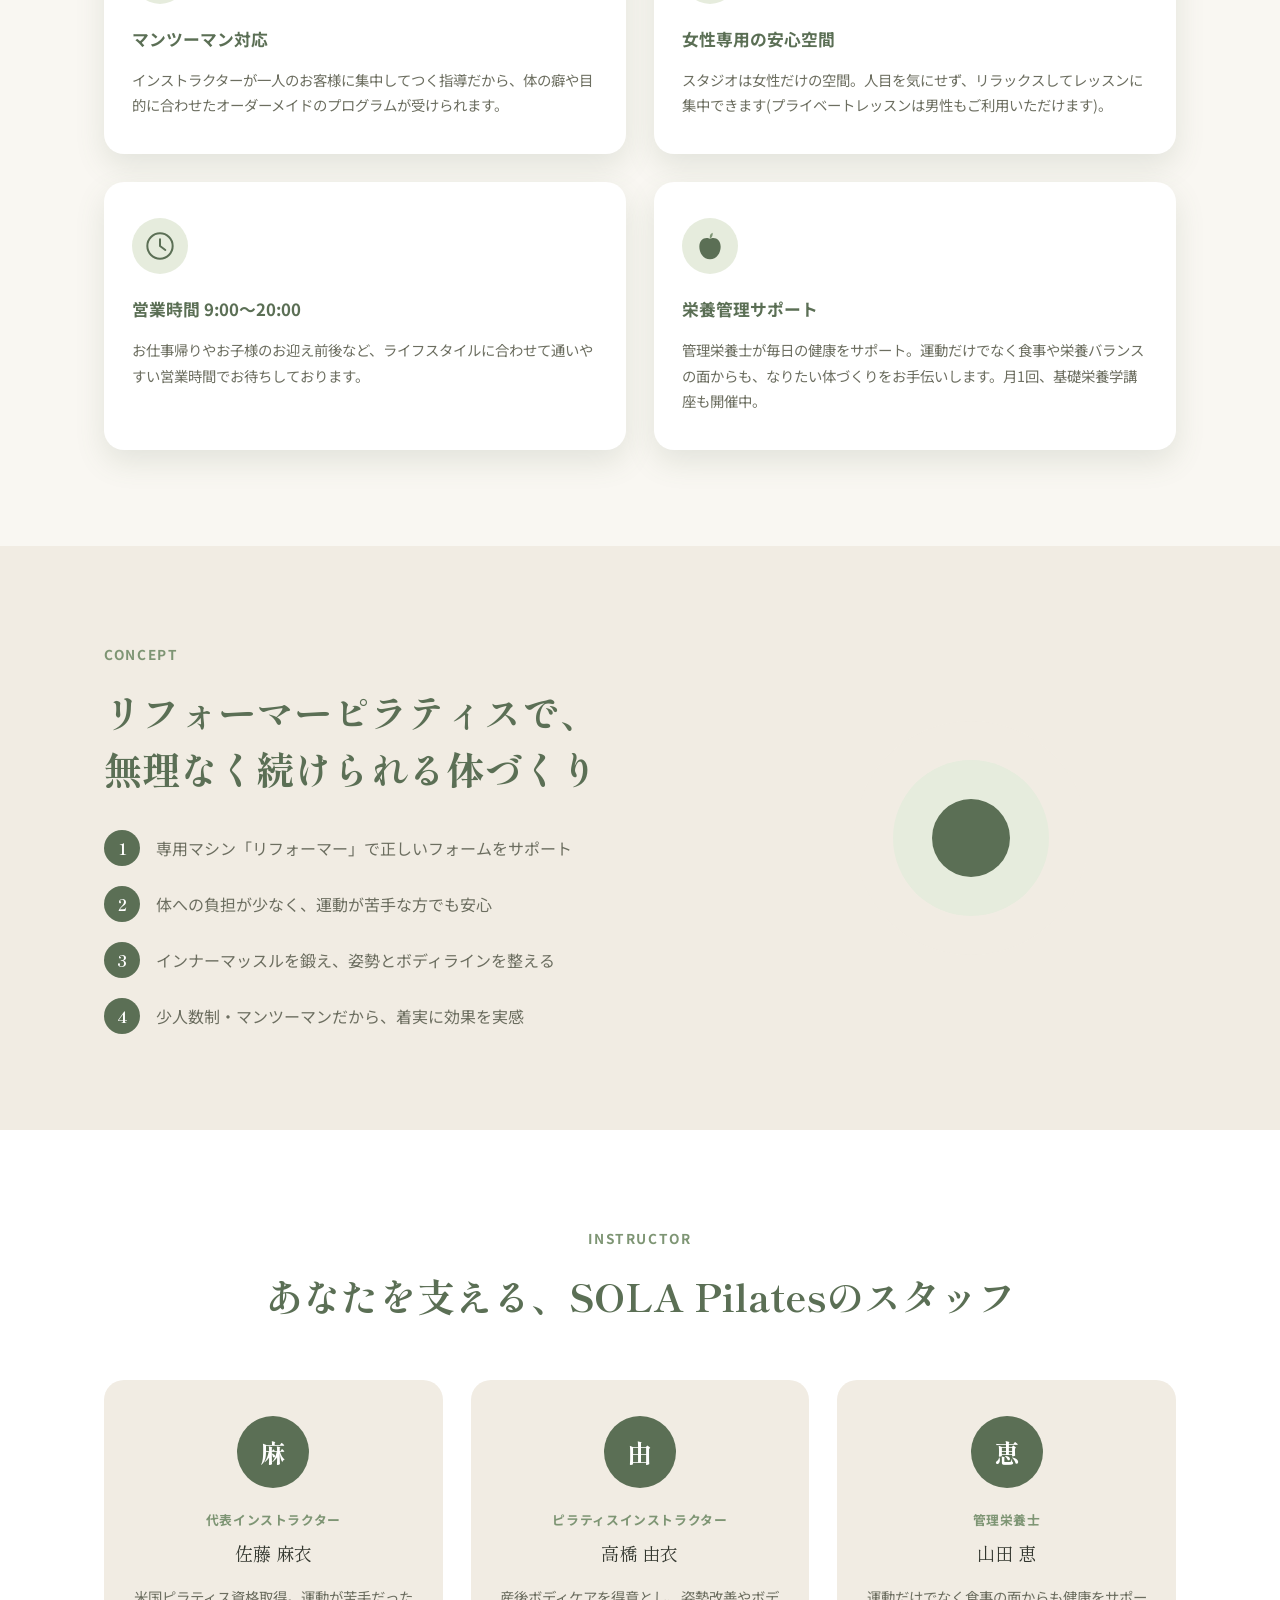
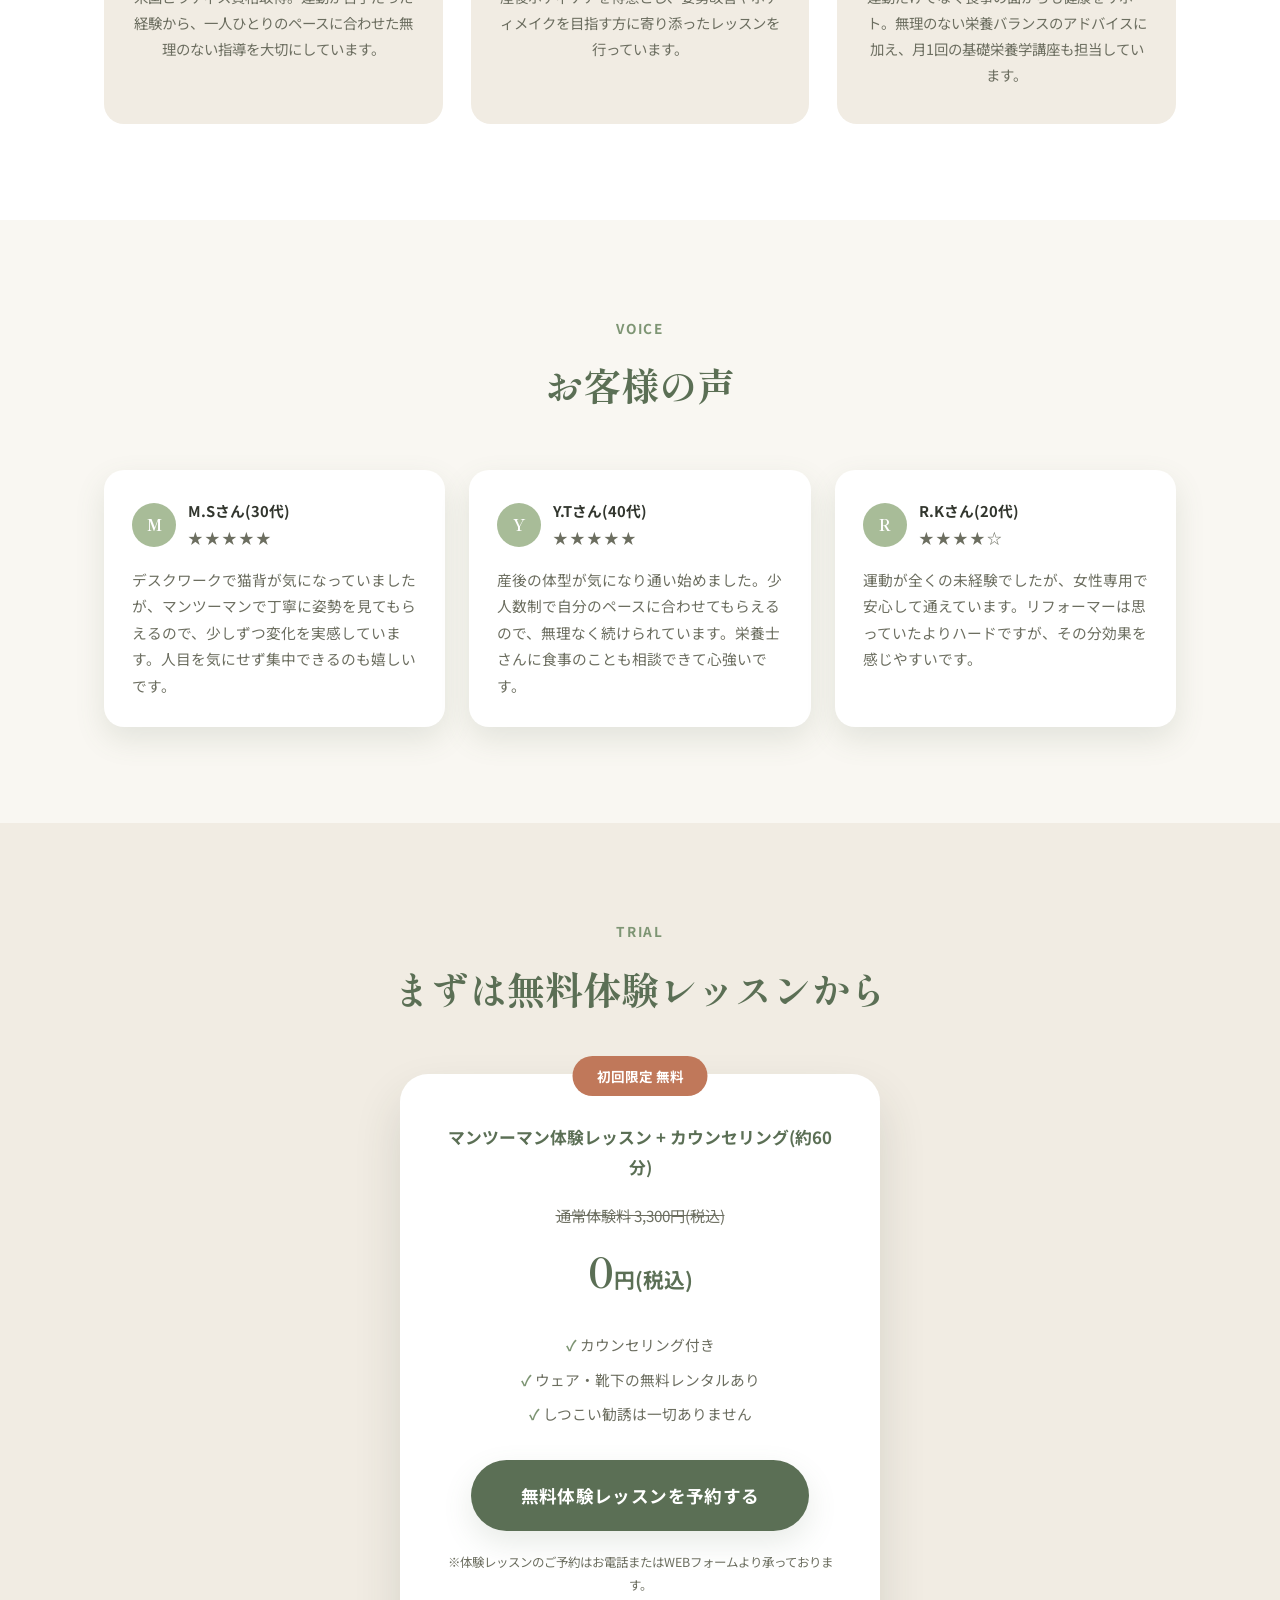
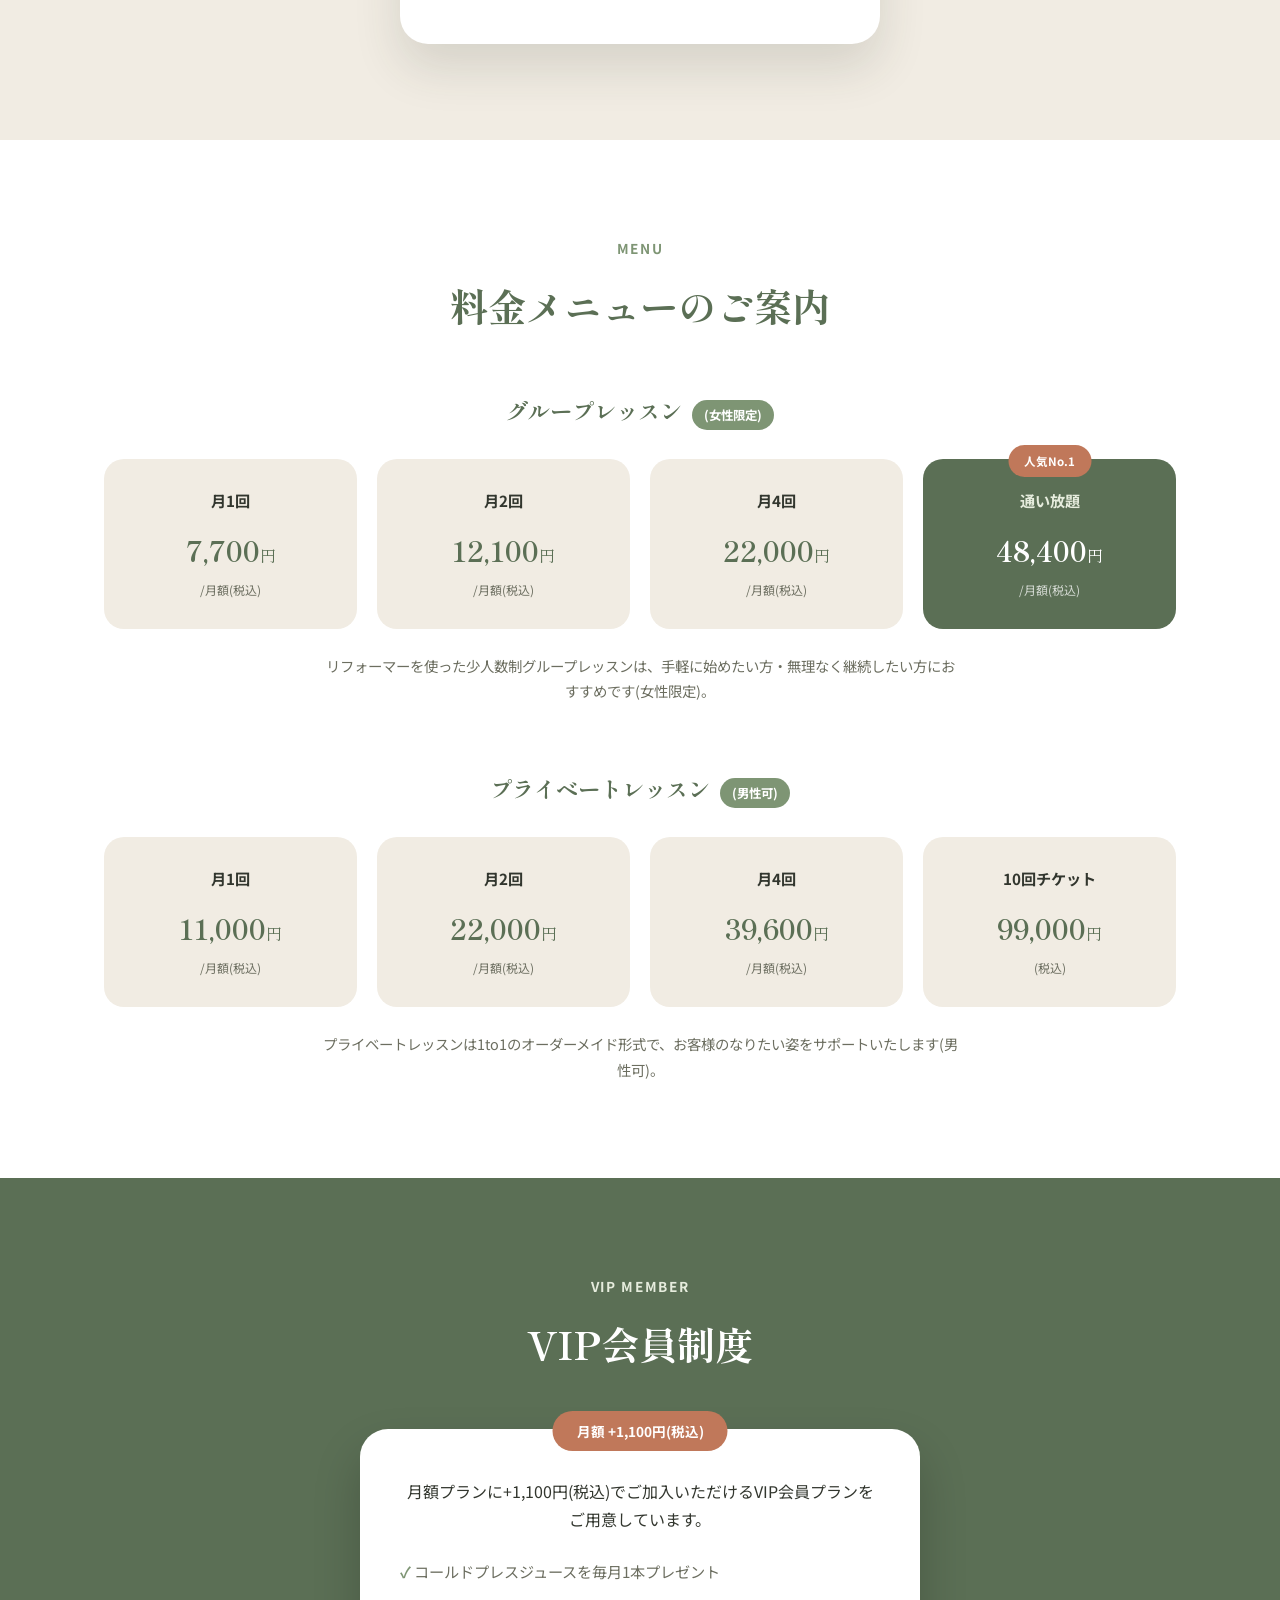
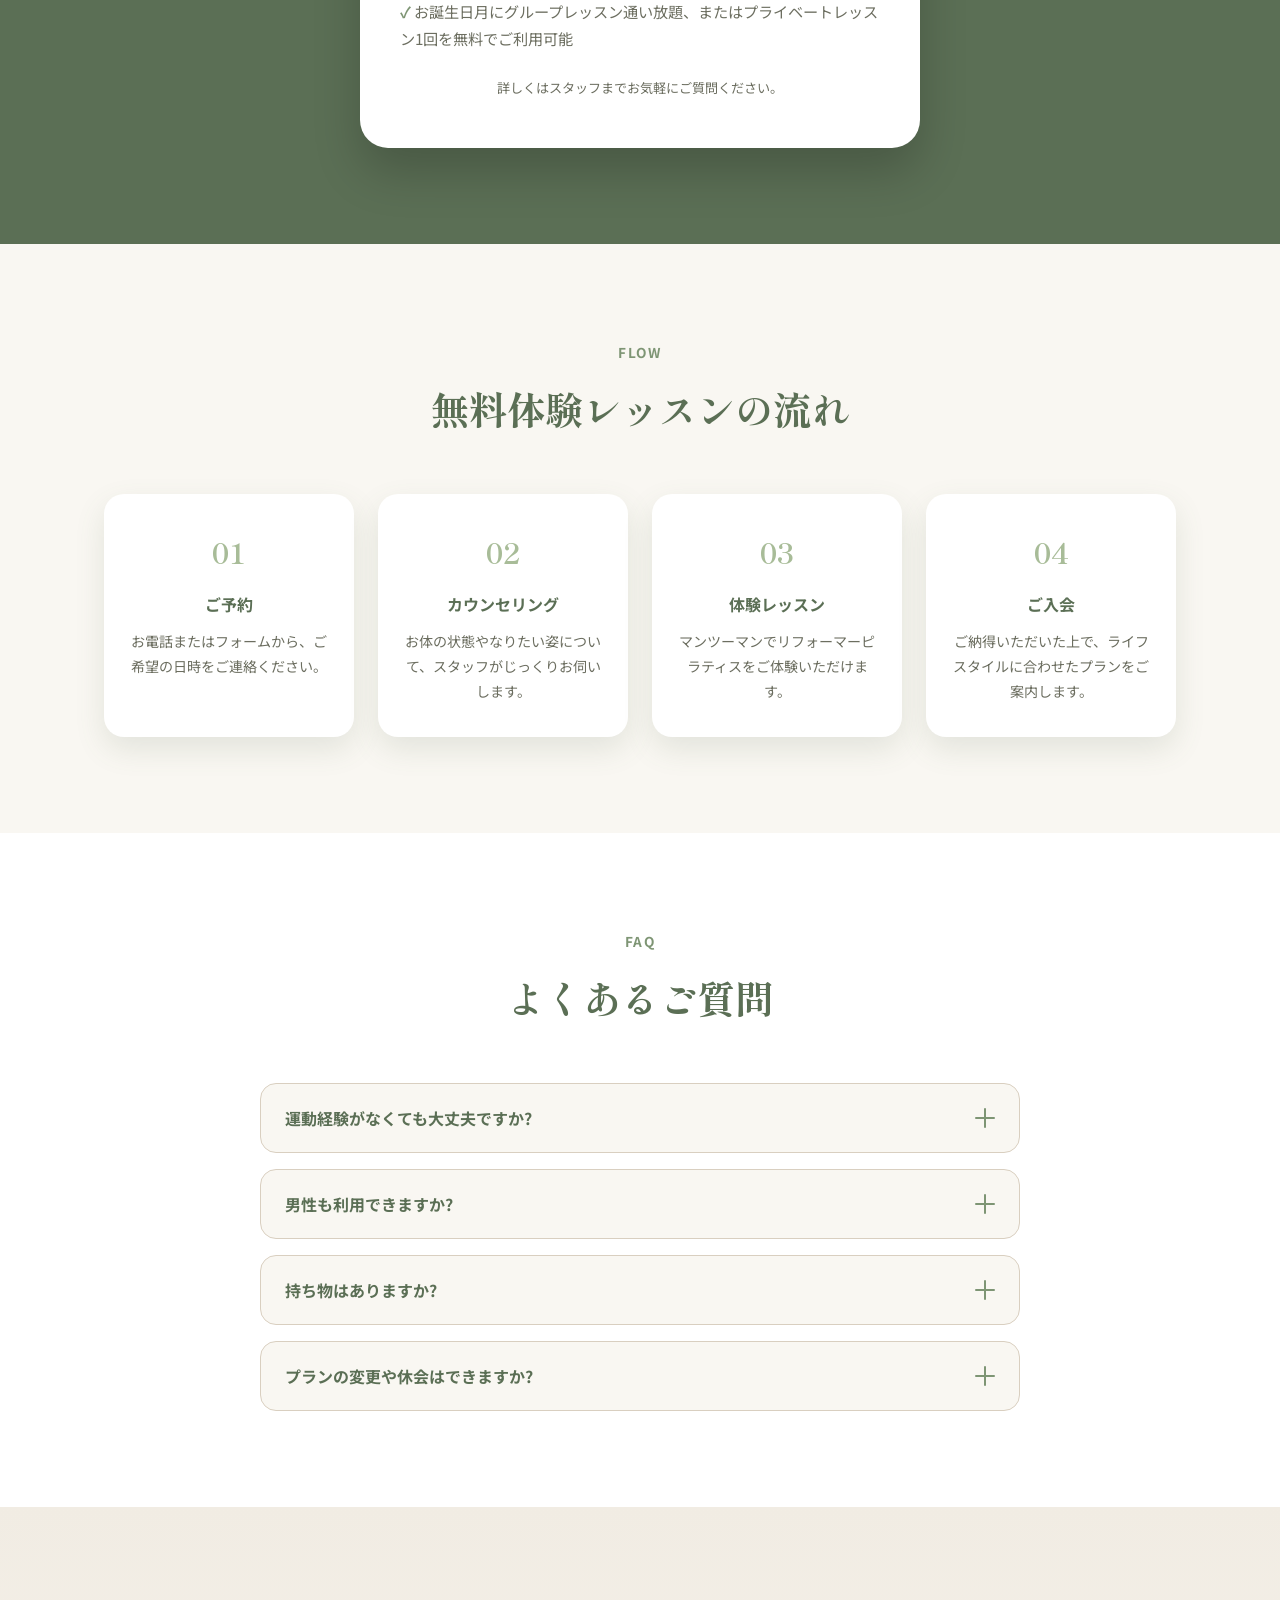
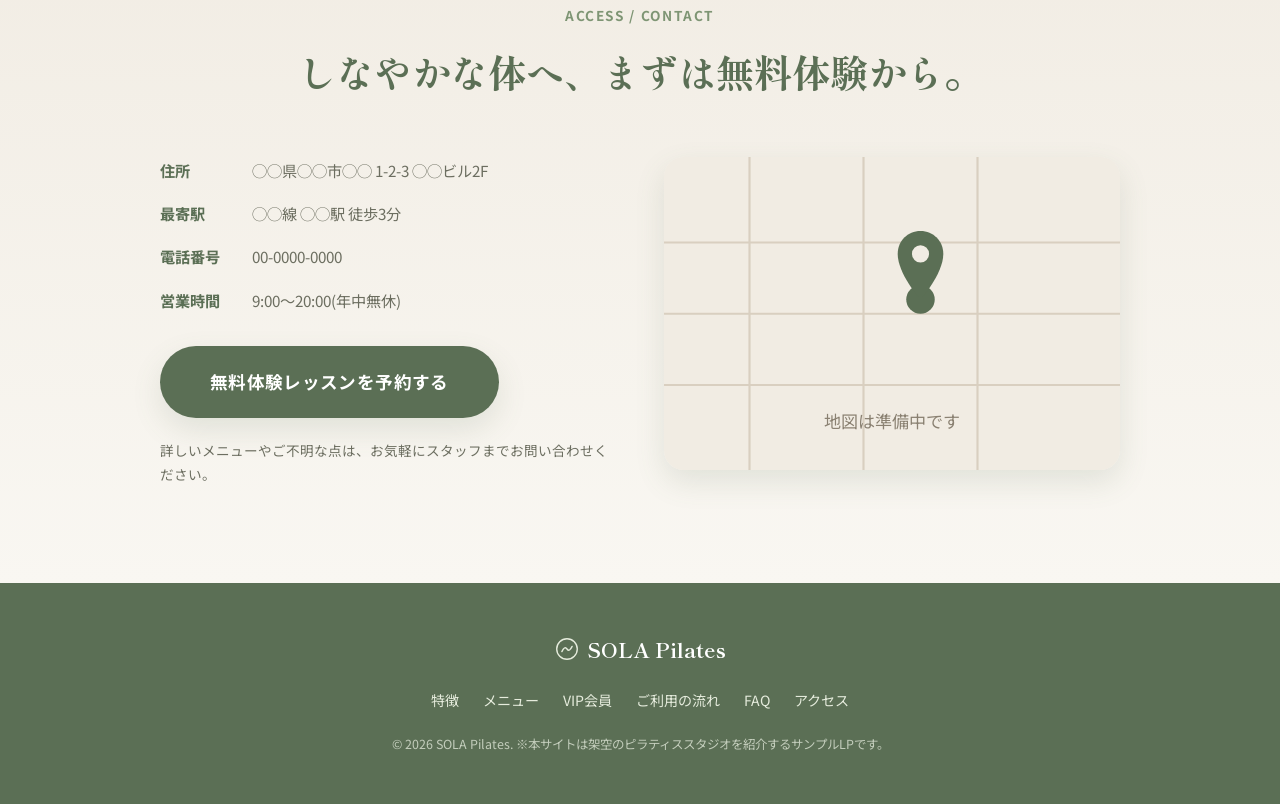
==== commit a78bca4f: "基礎栄養学講座(月1回開催)を栄養管理サポートの特徴と管理栄養士プロフィールに追記 Co-Authored-By: Claude Sonnet 5 <noreply@anthropic.com> Cl" ====
--- a/index.html
+++ b/index.html
@@ -141,7 +141,7 @@
             <svg viewBox="0 0 48 48" width="32" height="32" aria-hidden="true"><path d="M24 44C14 44 8 34 8 25C8 17 13 12 19 12C21 12 22.5 13 24 13C25.5 13 27 12 29 12C35 12 40 17 40 25C40 34 34 44 24 44Z" fill="#5B6F55"/><path d="M24 13C24 13 22 6 28 4C28 4 29 10 24 13Z" fill="#7E9574"/></svg>
           </div>
           <h3>栄養管理サポート</h3>
-          <p>管理栄養士が毎日の健康をサポート。運動だけでなく食事や栄養バランスの面からも、なりたい体づくりをお手伝いします。</p>
+          <p>管理栄養士が毎日の健康をサポート。運動だけでなく食事や栄養バランスの面からも、なりたい体づくりをお手伝いします。月1回、基礎栄養学講座も開催中。</p>
         </div>
       </div>
     </div>
@@ -192,7 +192,7 @@
           <div class="instructor-card__avatar">恵</div>
           <p class="instructor-card__role">管理栄養士</p>
           <p class="instructor-card__name">山田 恵</p>
-          <p class="instructor-card__bio">運動だけでなく食事の面からも健康をサポート。無理のない栄養バランスのアドバイスを行っています。</p>
+          <p class="instructor-card__bio">運動だけでなく食事の面からも健康をサポート。無理のない栄養バランスのアドバイスに加え、月1回の基礎栄養学講座も担当しています。</p>
         </div>
       </div>
     </div>
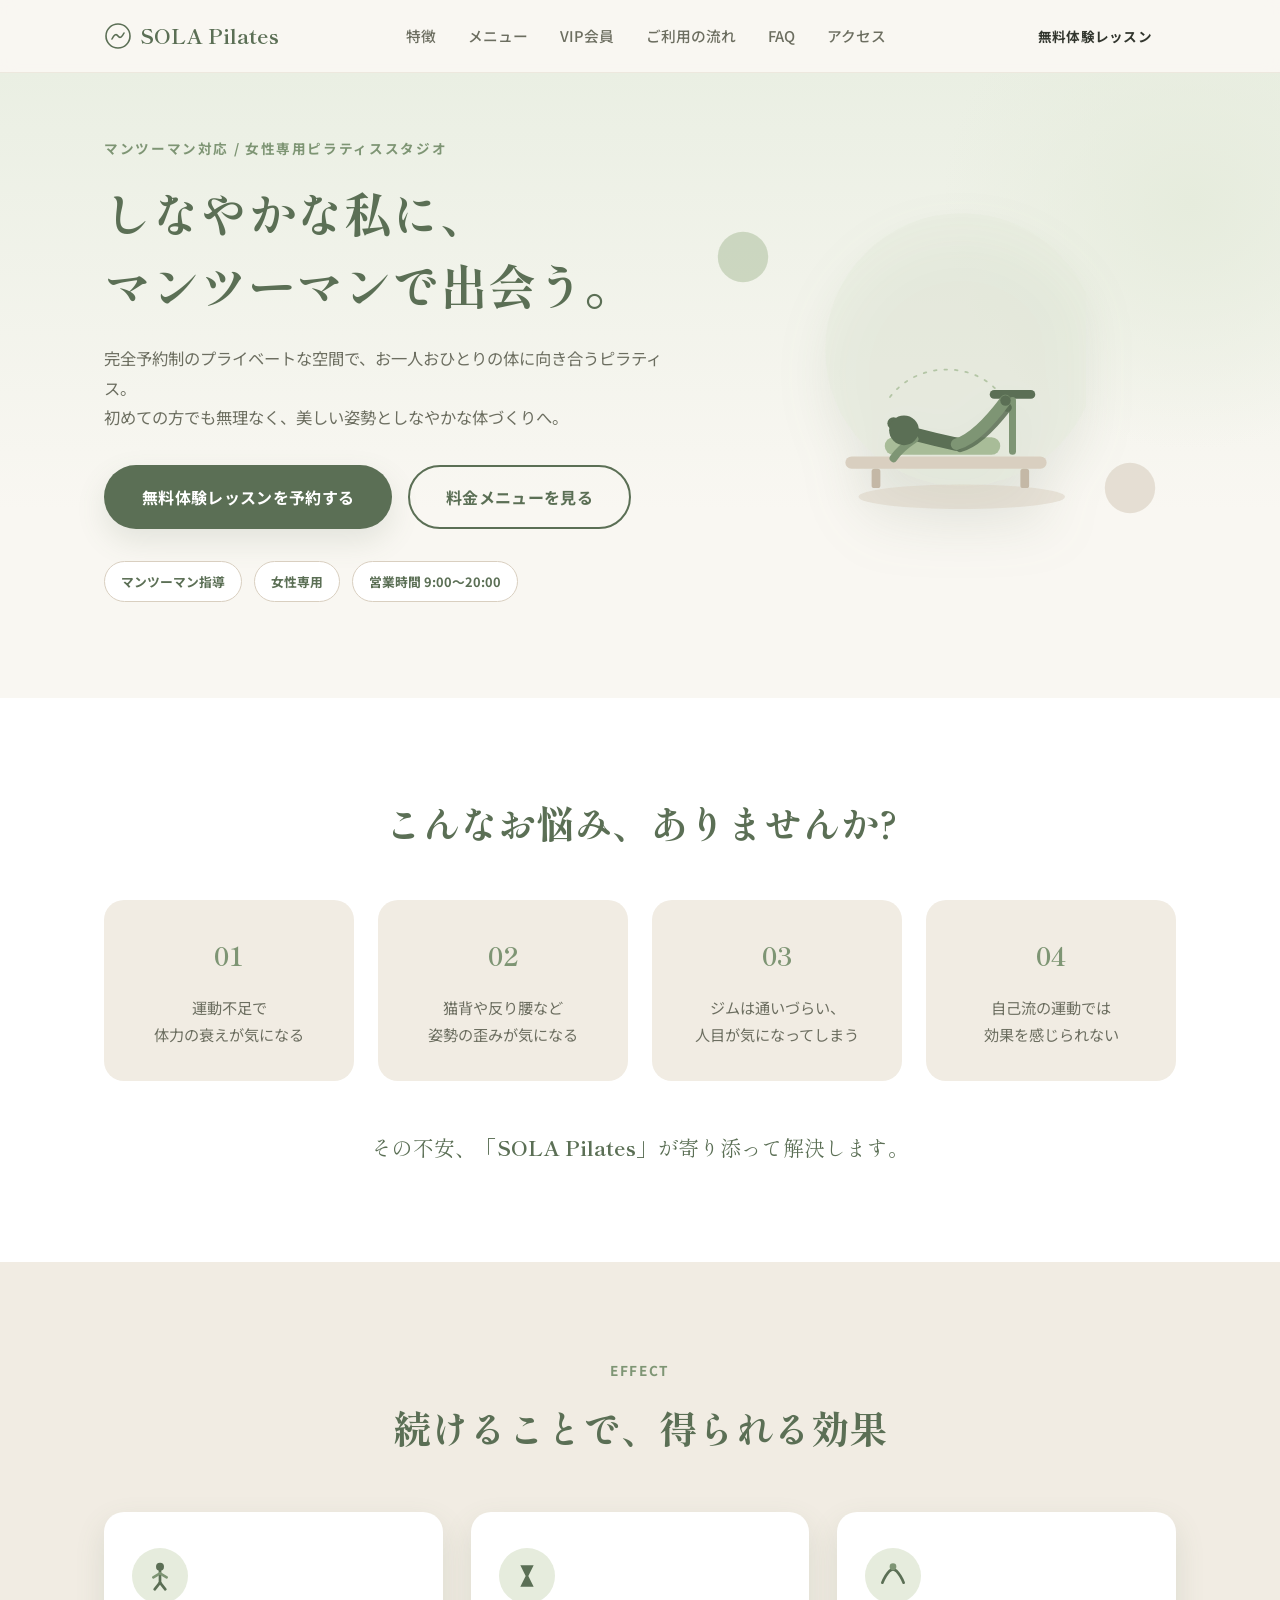
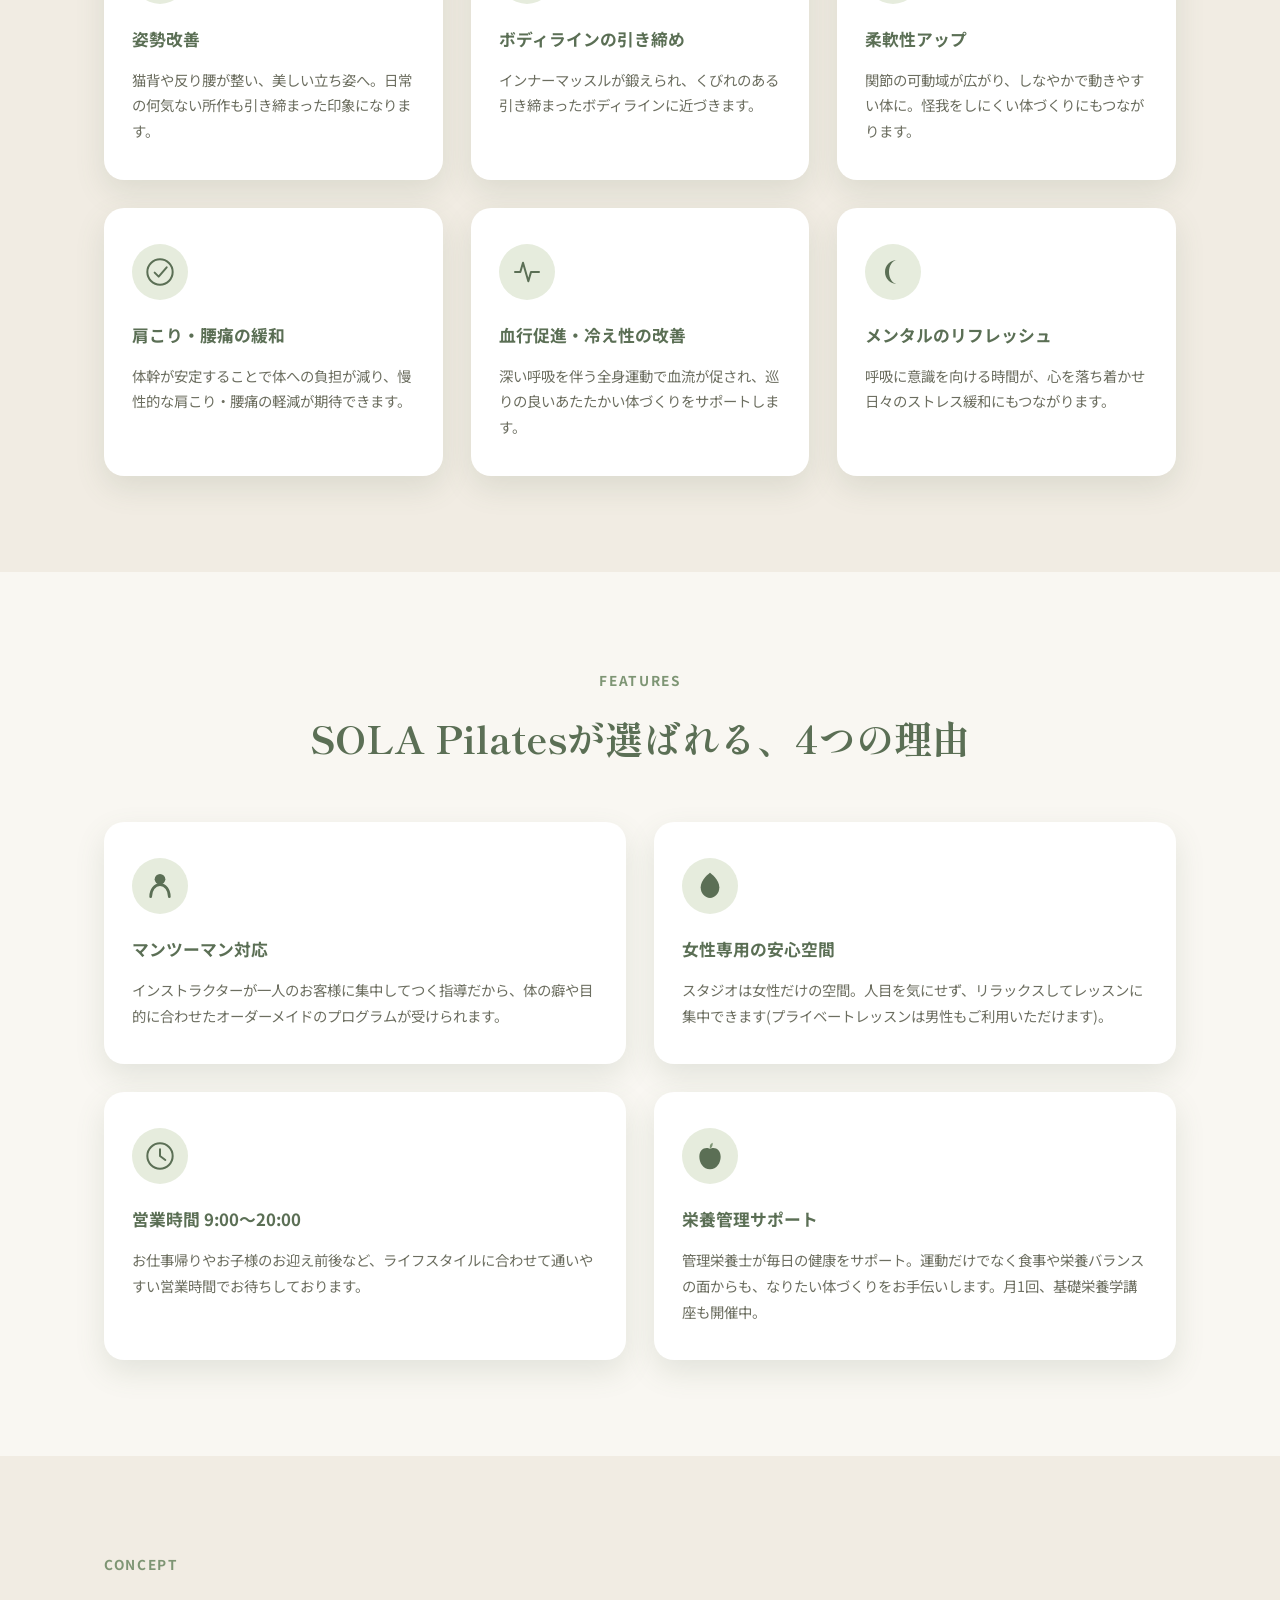
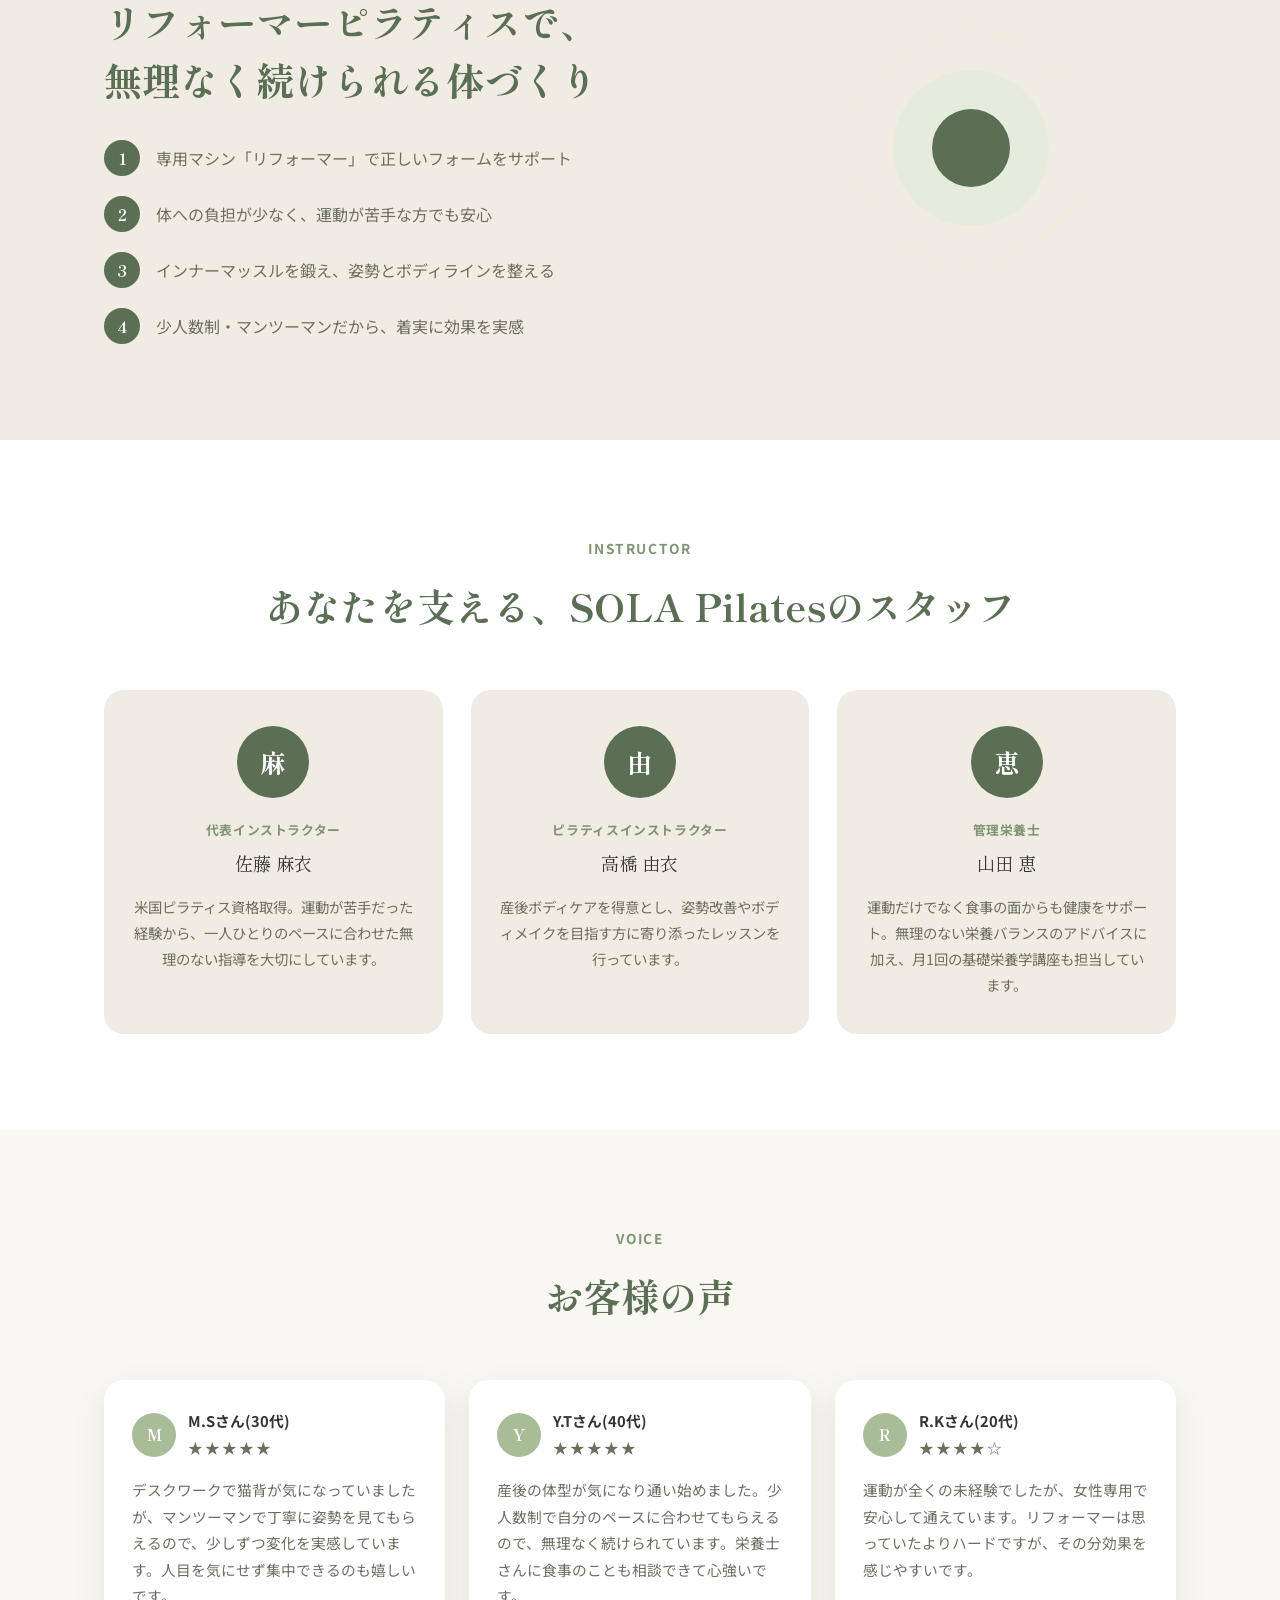
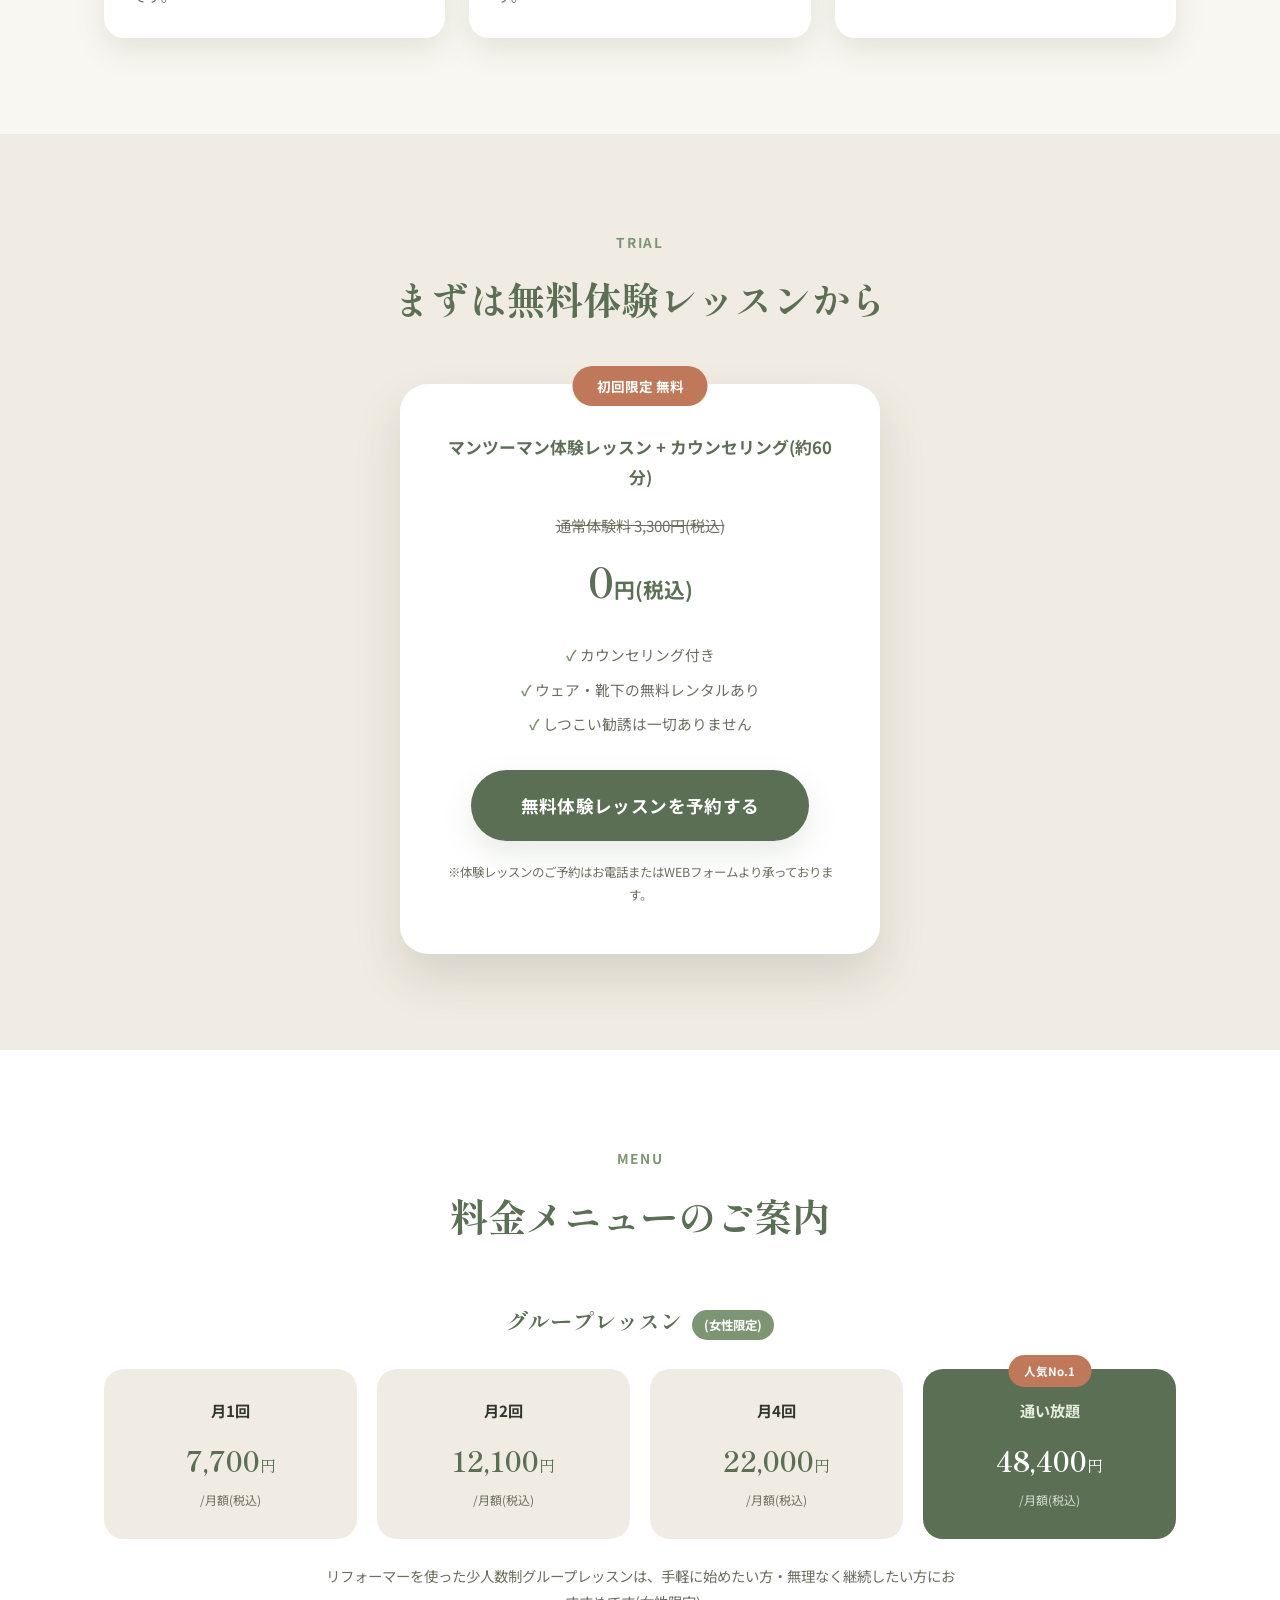
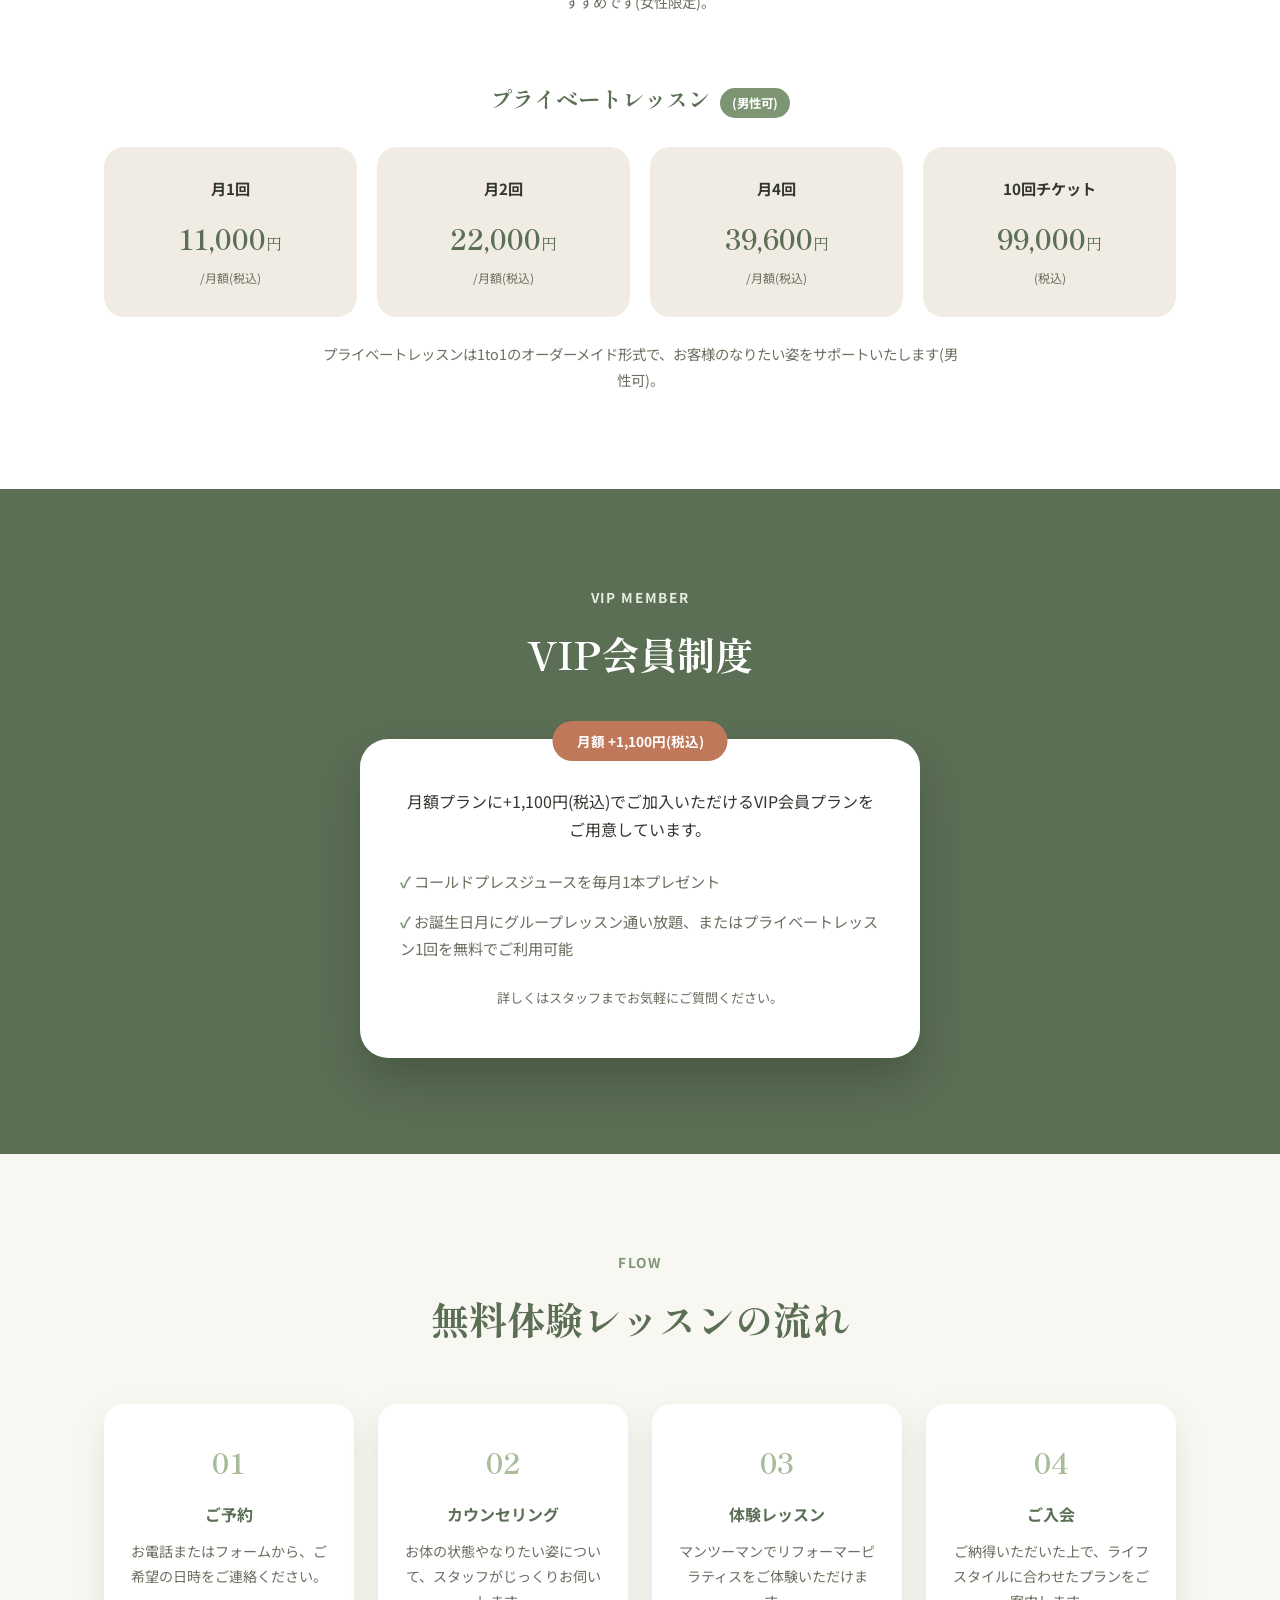
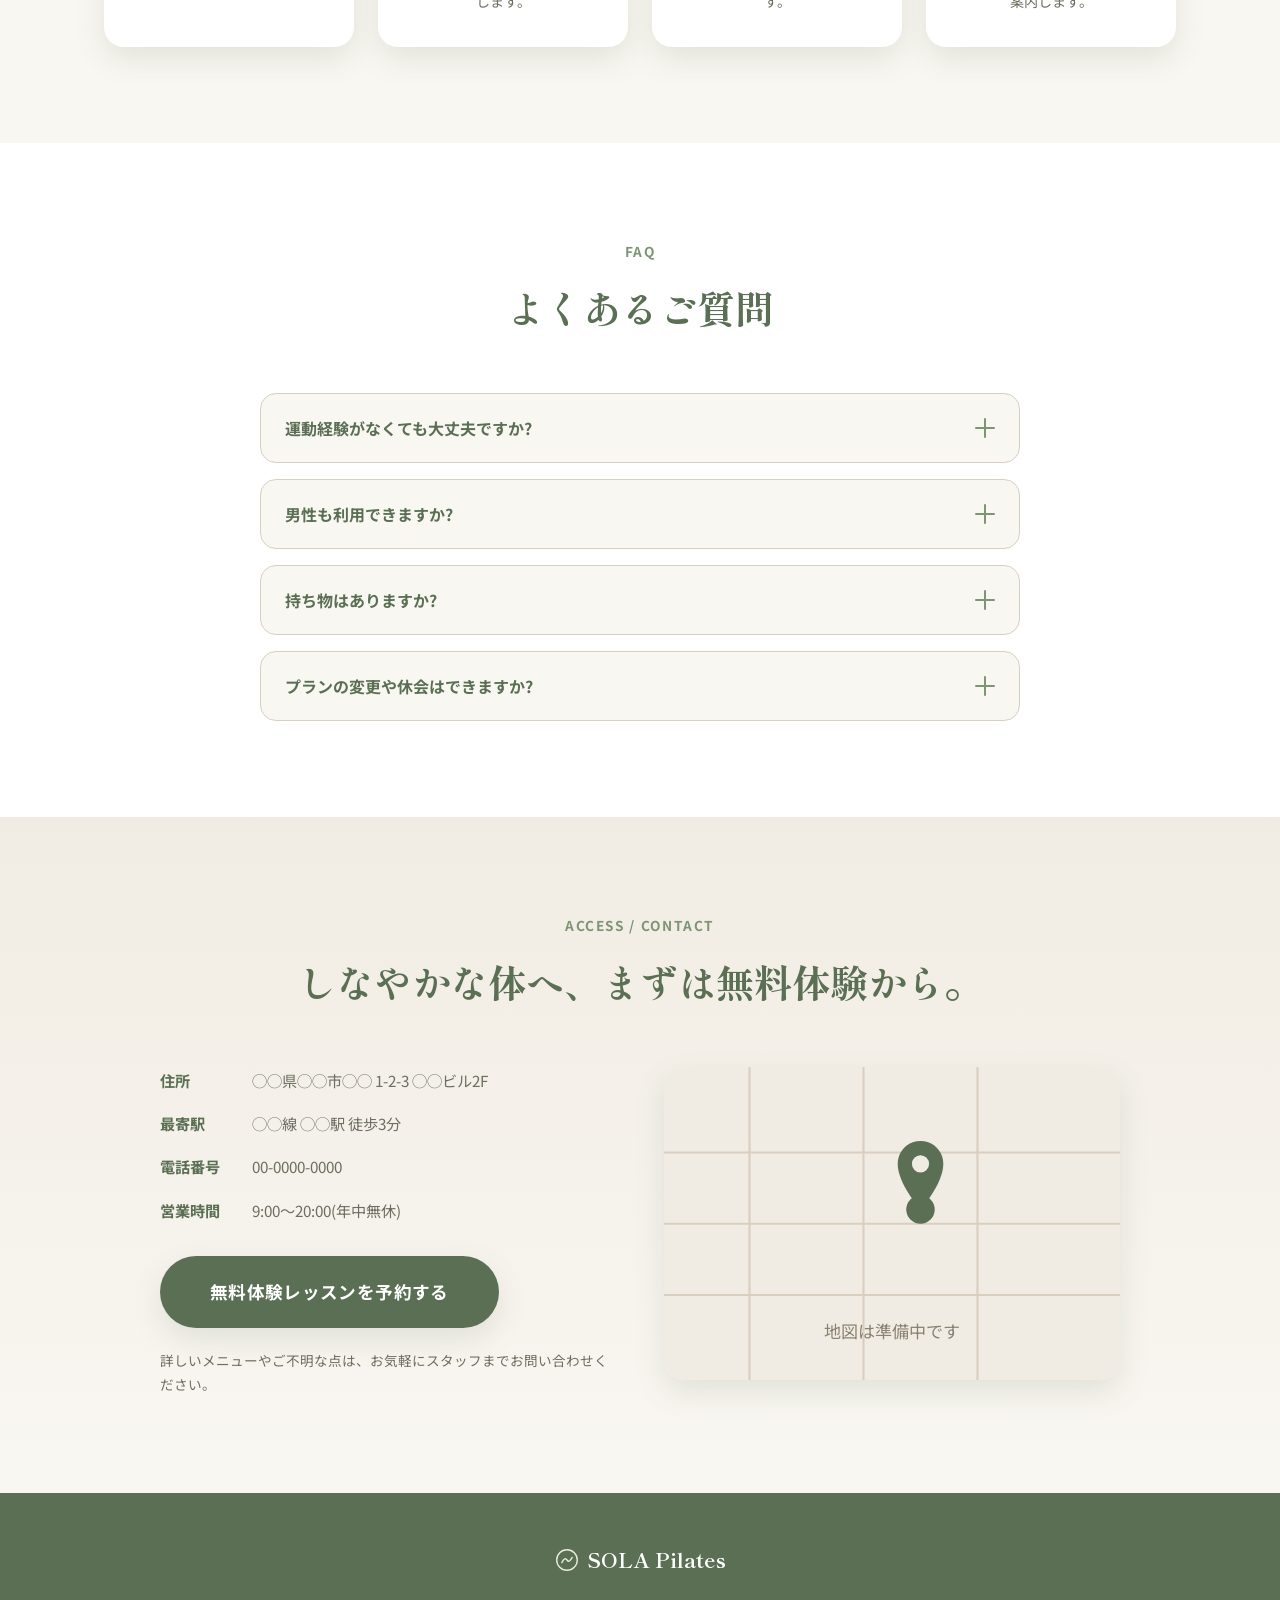
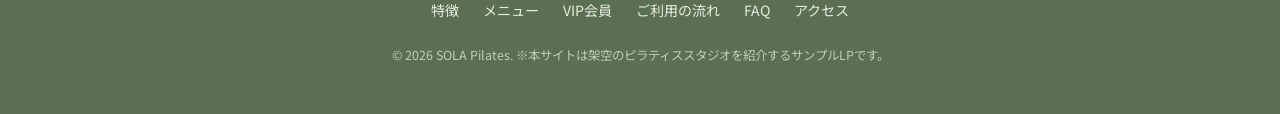
==== commit 191a5619: "「得られる効果」セクションを追加(姿勢改善・ボディライン・柔軟性・肩こり腰痛緩和・血行促進・メンタルリフレッシュ) Co-Authored-By: Claude Sonnet 5 <noreply@a" ====
--- a/index.html
+++ b/index.html
@@ -109,6 +109,58 @@
     </div>
   </section>
 
+  <!-- Effect -->
+  <section class="effect" id="effect">
+    <div class="container">
+      <p class="eyebrow eyebrow--center">EFFECT</p>
+      <h2 class="section-title section-title--center">続けることで、<br class="sp-only">得られる効果</h2>
+      <div class="effect__grid">
+        <div class="feature-card">
+          <div class="feature-card__icon">
+            <svg viewBox="0 0 48 48" width="32" height="32" aria-hidden="true"><circle cx="24" cy="10" r="6" fill="#5B6F55"/><line x1="24" y1="16" x2="24" y2="34" stroke="#5B6F55" stroke-width="4" stroke-linecap="round"/><line x1="24" y1="34" x2="16" y2="44" stroke="#5B6F55" stroke-width="4" stroke-linecap="round"/><line x1="24" y1="34" x2="32" y2="44" stroke="#5B6F55" stroke-width="4" stroke-linecap="round"/><line x1="24" y1="20" x2="14" y2="26" stroke="#7E9574" stroke-width="4" stroke-linecap="round"/><line x1="24" y1="20" x2="34" y2="26" stroke="#7E9574" stroke-width="4" stroke-linecap="round"/></svg>
+          </div>
+          <h3>姿勢改善</h3>
+          <p>猫背や反り腰が整い、美しい立ち姿へ。日常の何気ない所作も引き締まった印象になります。</p>
+        </div>
+        <div class="feature-card">
+          <div class="feature-card__icon">
+            <svg viewBox="0 0 48 48" width="32" height="32" aria-hidden="true"><path d="M14 8h20l-8 16 8 16H14l8-16z" fill="#5B6F55"/></svg>
+          </div>
+          <h3>ボディラインの引き締め</h3>
+          <p>インナーマッスルが鍛えられ、くびれのある引き締まったボディラインに近づきます。</p>
+        </div>
+        <div class="feature-card">
+          <div class="feature-card__icon">
+            <svg viewBox="0 0 48 48" width="32" height="32" aria-hidden="true"><path d="M8 34C8 34 16 14 24 14C32 14 40 34 40 34" stroke="#5B6F55" stroke-width="4" fill="none" stroke-linecap="round"/><circle cx="24" cy="10" r="5" fill="#7E9574"/></svg>
+          </div>
+          <h3>柔軟性アップ</h3>
+          <p>関節の可動域が広がり、しなやかで動きやすい体に。怪我をしにくい体づくりにもつながります。</p>
+        </div>
+        <div class="feature-card">
+          <div class="feature-card__icon">
+            <svg viewBox="0 0 48 48" width="32" height="32" aria-hidden="true"><circle cx="24" cy="24" r="19" fill="none" stroke="#5B6F55" stroke-width="3"/><path d="M16 25l6 6 12-14" stroke="#5B6F55" stroke-width="3" fill="none" stroke-linecap="round" stroke-linejoin="round"/></svg>
+          </div>
+          <h3>肩こり・腰痛の緩和</h3>
+          <p>体幹が安定することで体への負担が減り、慢性的な肩こり・腰痛の軽減が期待できます。</p>
+        </div>
+        <div class="feature-card">
+          <div class="feature-card__icon">
+            <svg viewBox="0 0 48 48" width="32" height="32" aria-hidden="true"><path d="M6 24h8l4-14 8 28 4-14h12" stroke="#5B6F55" stroke-width="3" fill="none" stroke-linecap="round" stroke-linejoin="round"/></svg>
+          </div>
+          <h3>血行促進・冷え性の改善</h3>
+          <p>深い呼吸を伴う全身運動で血流が促され、巡りの良いあたたかい体づくりをサポートします。</p>
+        </div>
+        <div class="feature-card">
+          <div class="feature-card__icon">
+            <svg viewBox="0 0 48 48" width="32" height="32" aria-hidden="true"><path d="M30 6C20 6 12 14 12 24C12 34 20 42 30 42C24 42 18 34 18 24C18 14 24 6 30 6Z" fill="#5B6F55"/></svg>
+          </div>
+          <h3>メンタルのリフレッシュ</h3>
+          <p>呼吸に意識を向ける時間が、心を落ち着かせ日々のストレス緩和にもつながります。</p>
+        </div>
+      </div>
+    </div>
+  </section>
+
   <!-- Features -->
   <section class="features" id="features">
     <div class="container">
--- a/css/style.css
+++ b/css/style.css
@@ -245,6 +245,14 @@
   font-family: var(--font-serif);
   font-size: 1.3rem;
   color: var(--rose-dark);
+}
+
+/* ---------- Effect ---------- */
+.effect { background: var(--beige-pale); }
+.effect__grid {
+  display: grid;
+  grid-template-columns: repeat(3, 1fr);
+  gap: 28px;
 }
 
 /* ---------- Features ---------- */
@@ -711,6 +719,7 @@
   .hero__badges { justify-content: center; }
   .hero__visual { order: -1; margin-bottom: 16px; }
   .empathy__grid { grid-template-columns: repeat(2, 1fr); }
+  .effect__grid { grid-template-columns: repeat(2, 1fr); }
   .features__grid { grid-template-columns: 1fr; }
   .menu__grid { grid-template-columns: repeat(2, 1fr); }
   .howto__inner { grid-template-columns: 1fr; text-align: center; }
@@ -728,6 +737,7 @@
 @media (max-width: 560px) {
   section { padding: 64px 0; }
   .empathy__grid { grid-template-columns: 1fr 1fr; gap: 16px; }
+  .effect__grid { grid-template-columns: 1fr; }
   .features__grid { grid-template-columns: 1fr; }
   .menu__grid { grid-template-columns: 1fr; }
   .flow__grid { grid-template-columns: 1fr; }
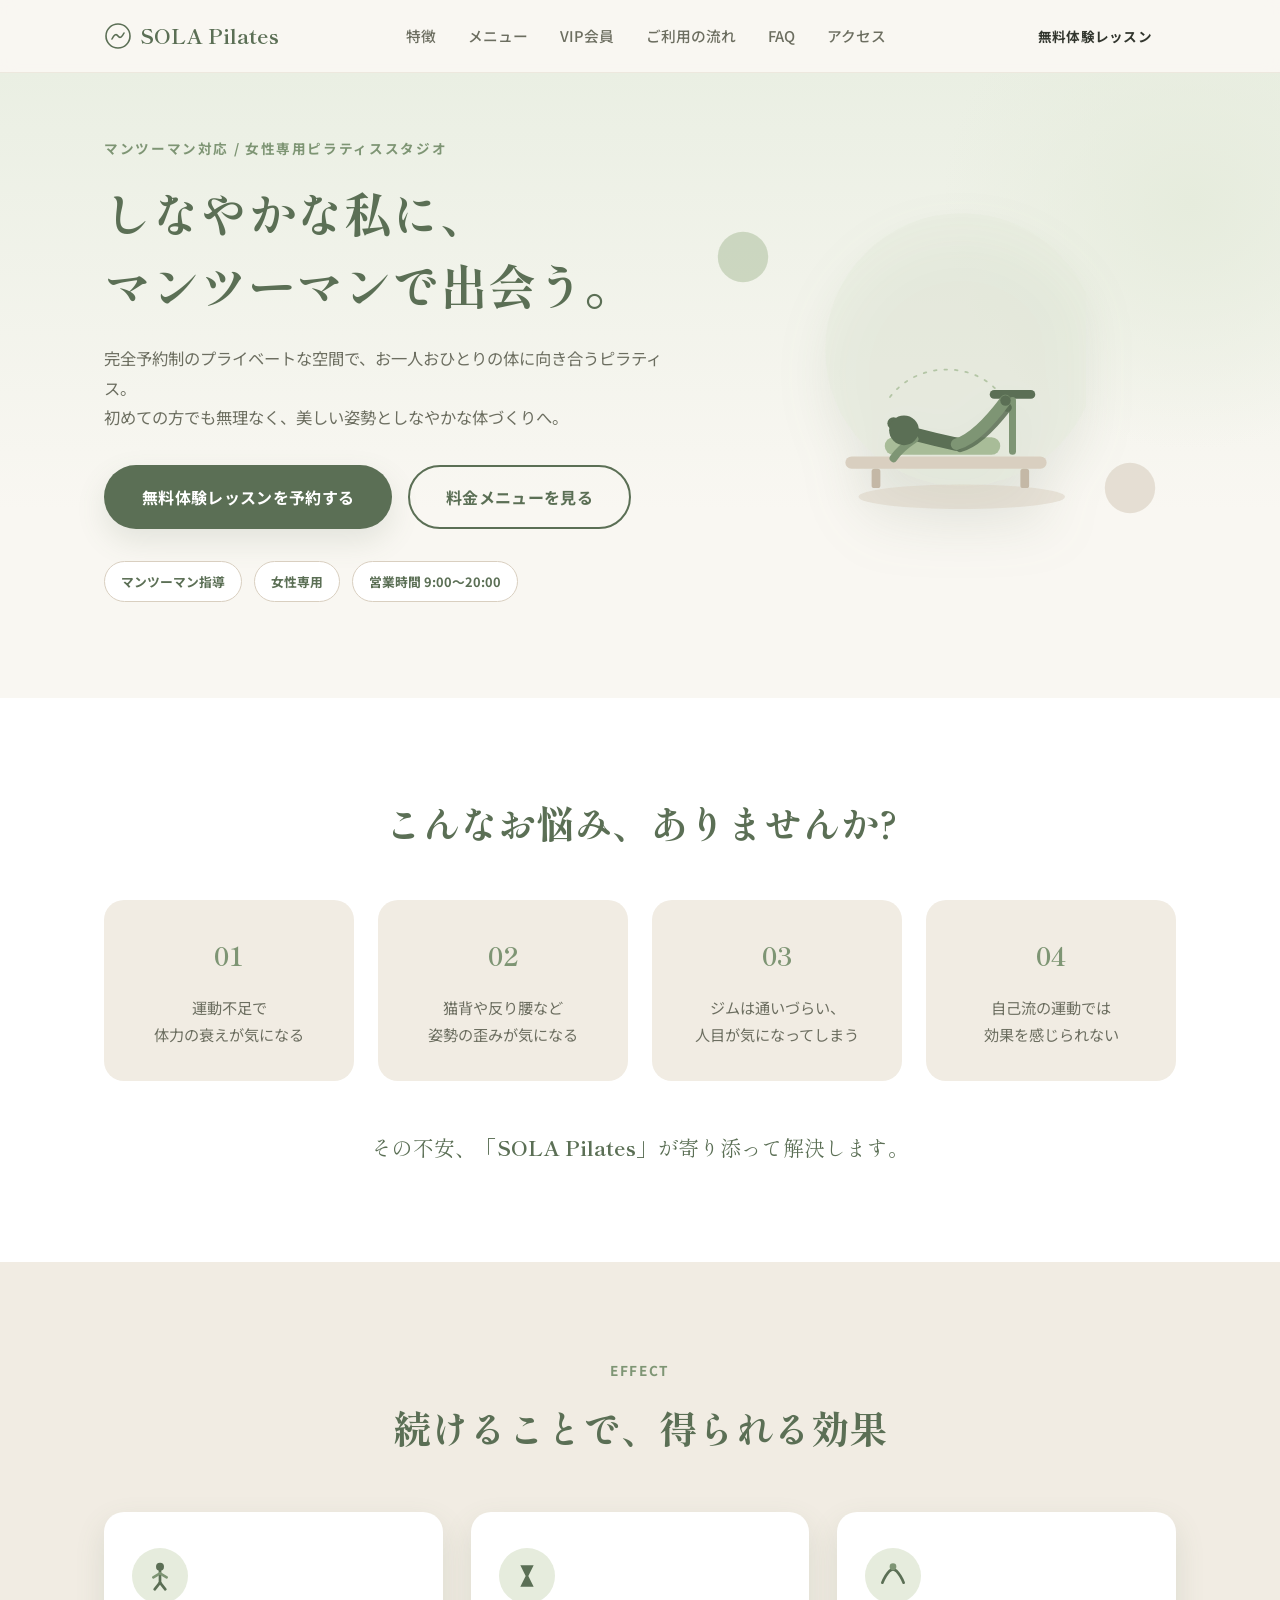
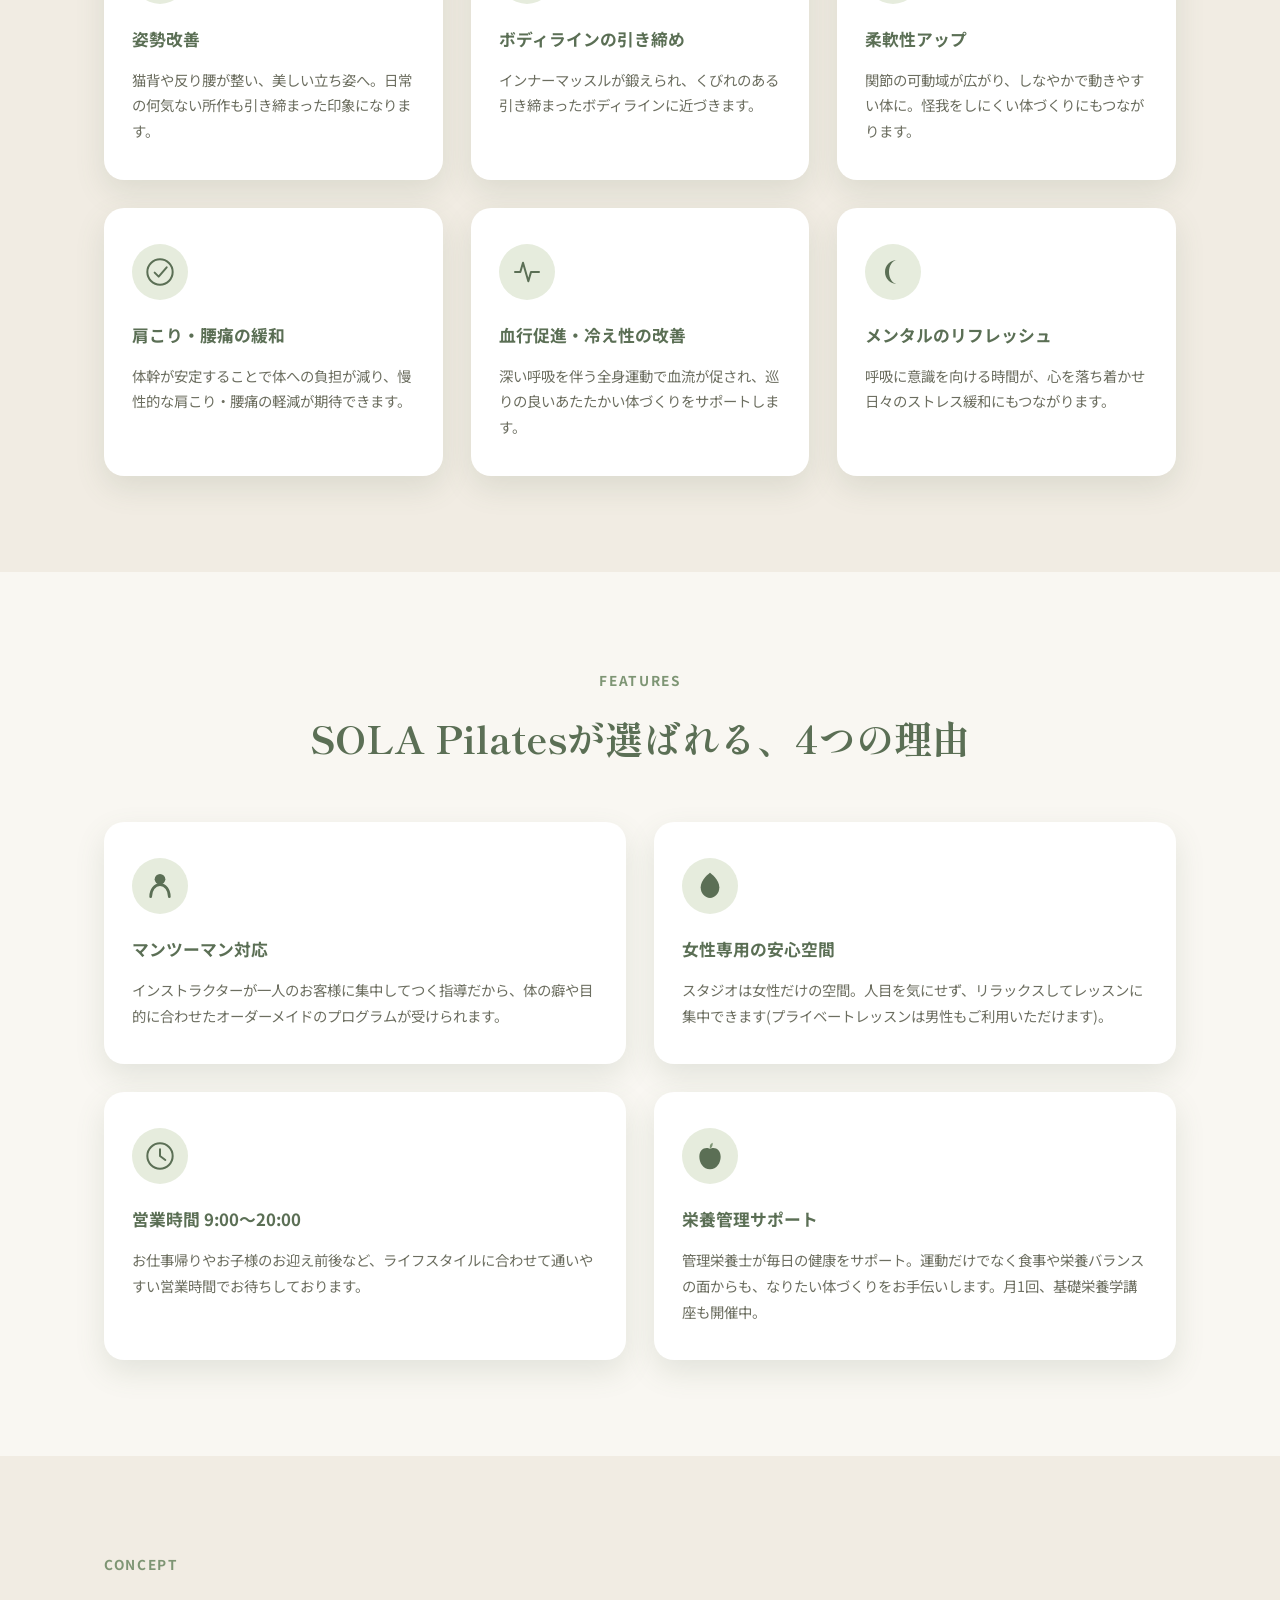
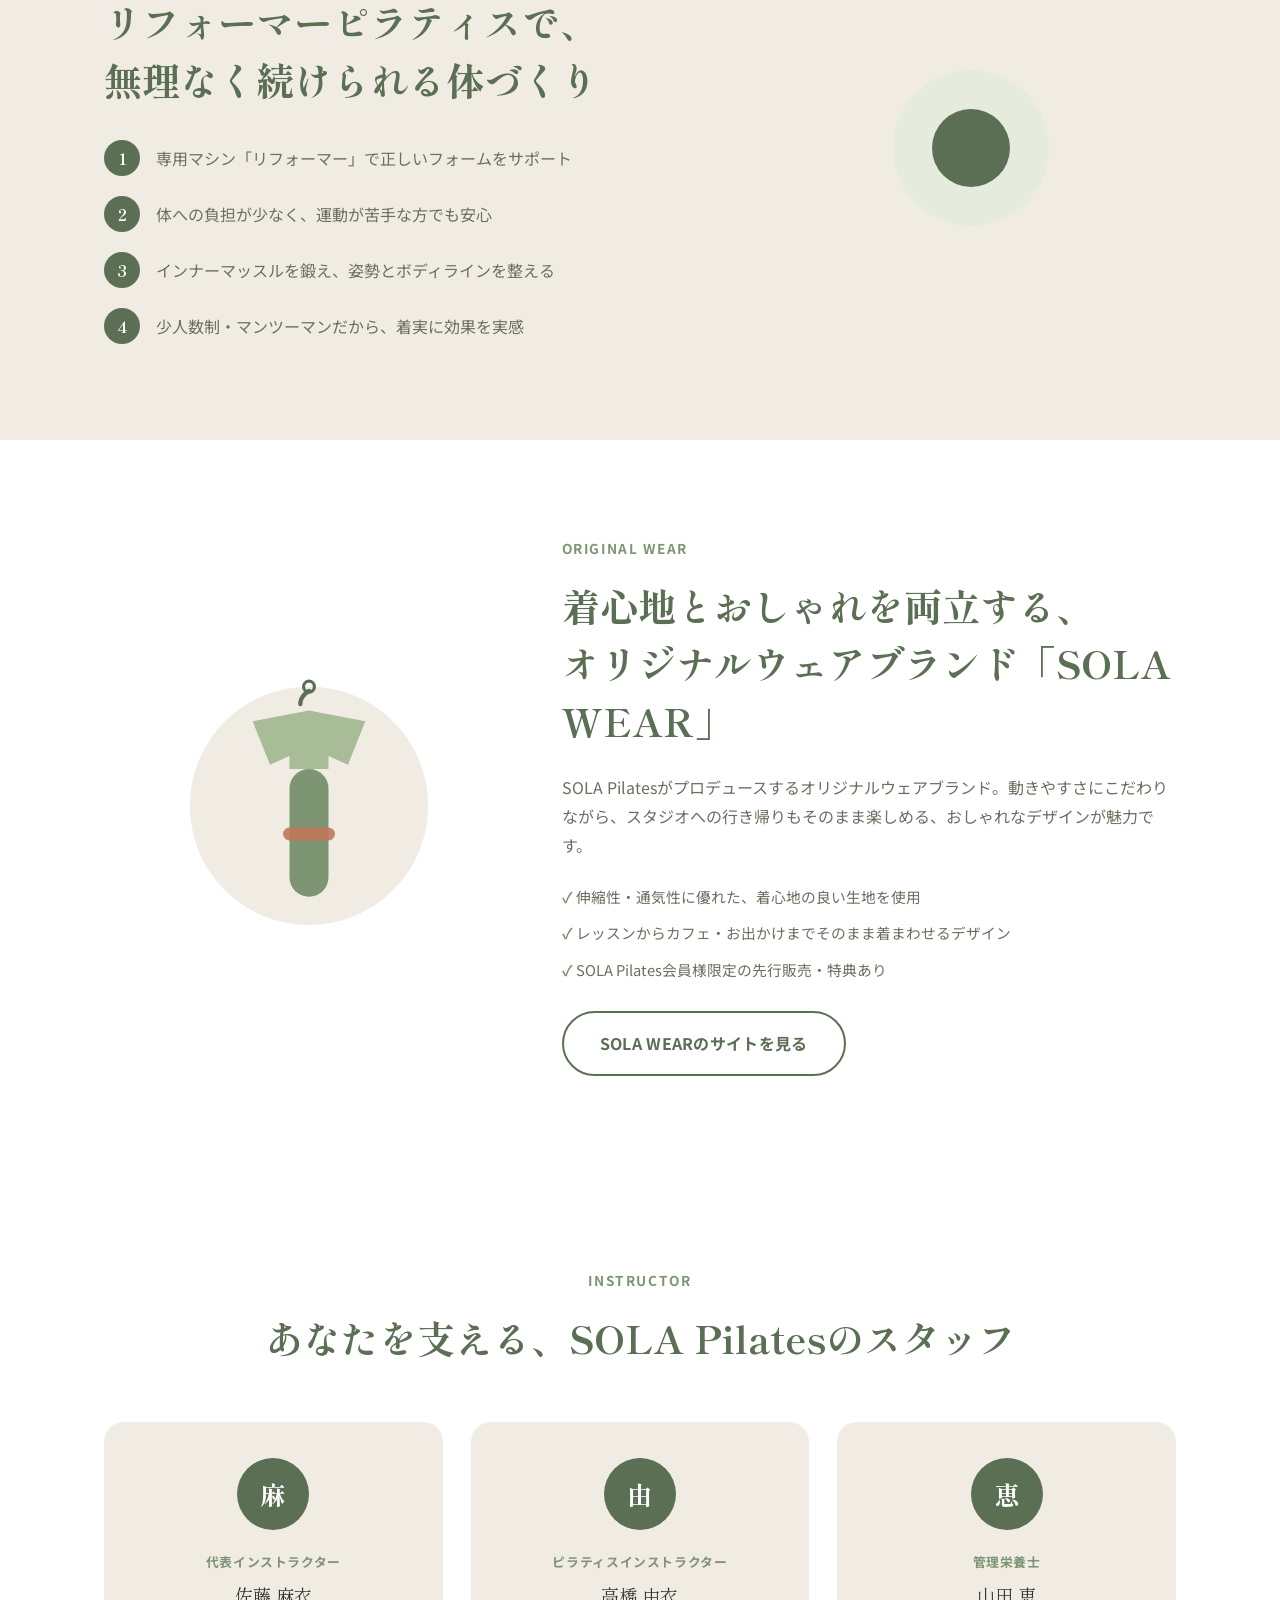
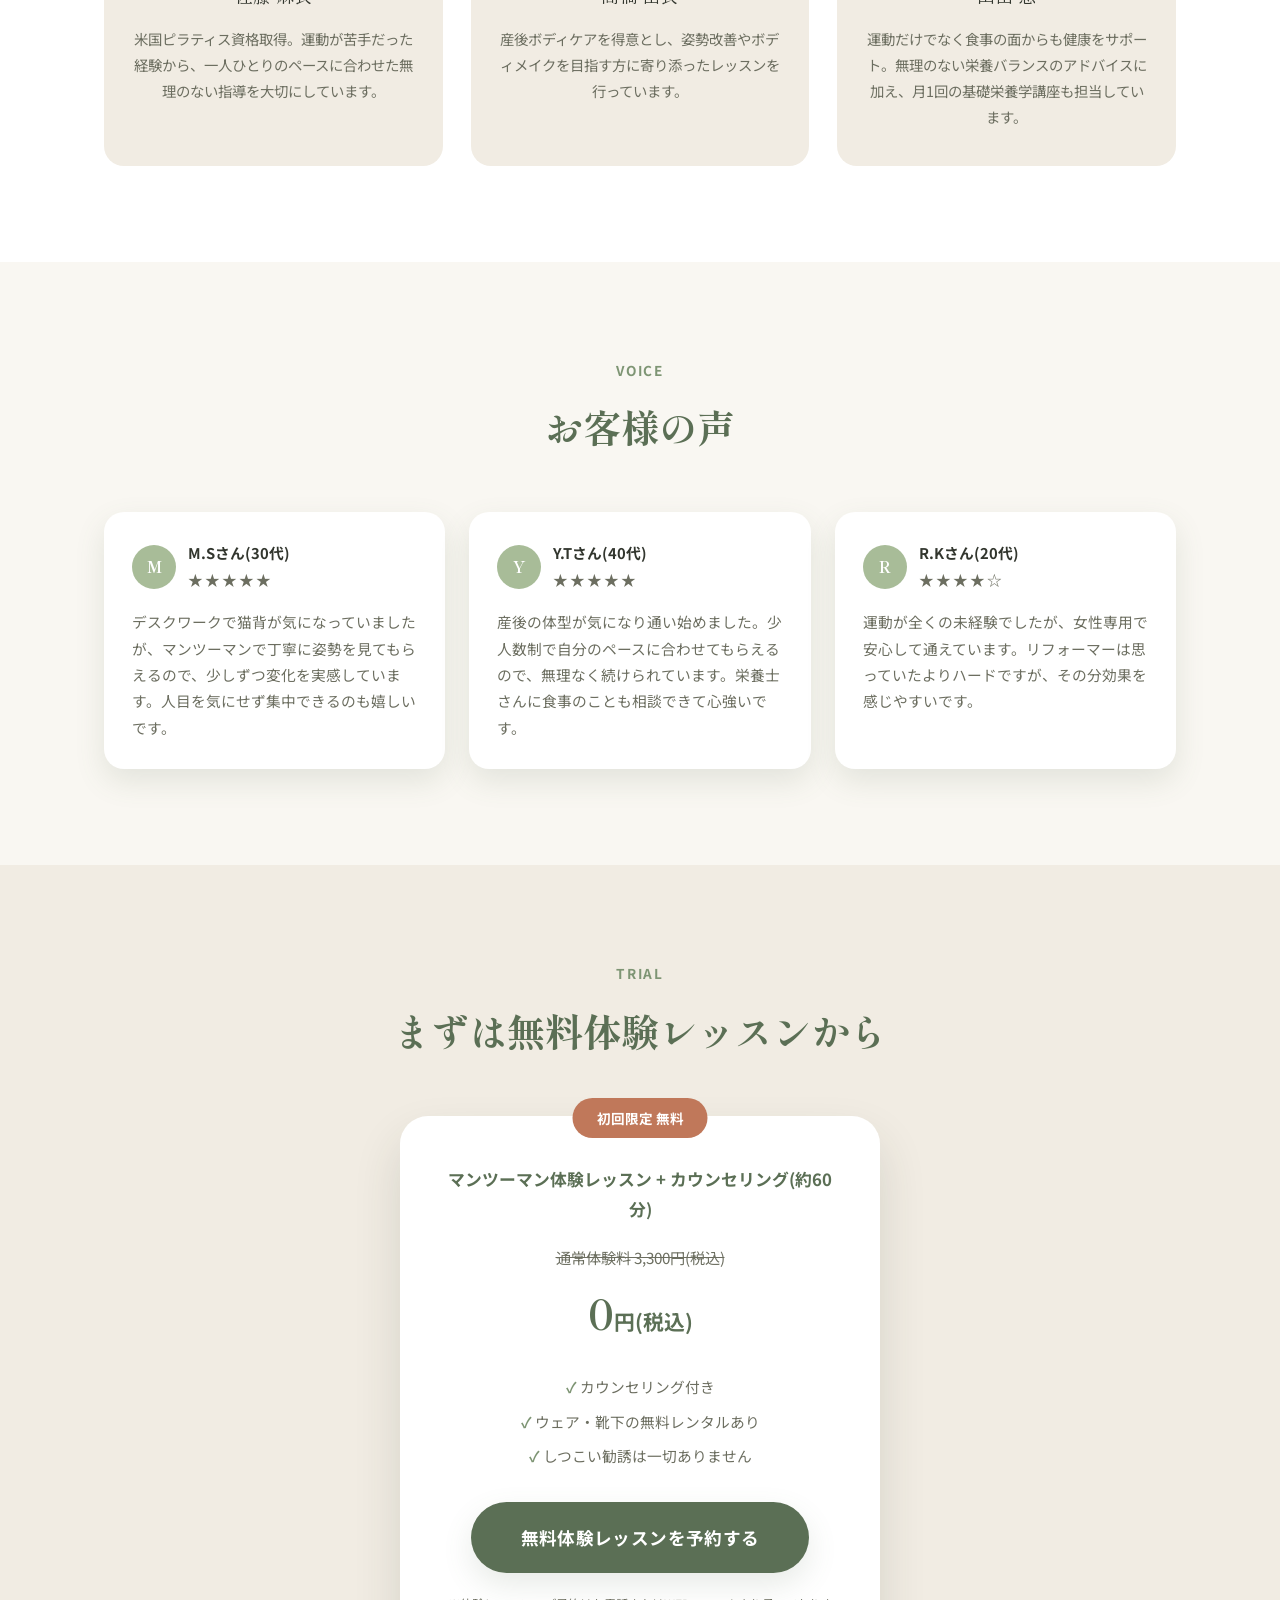
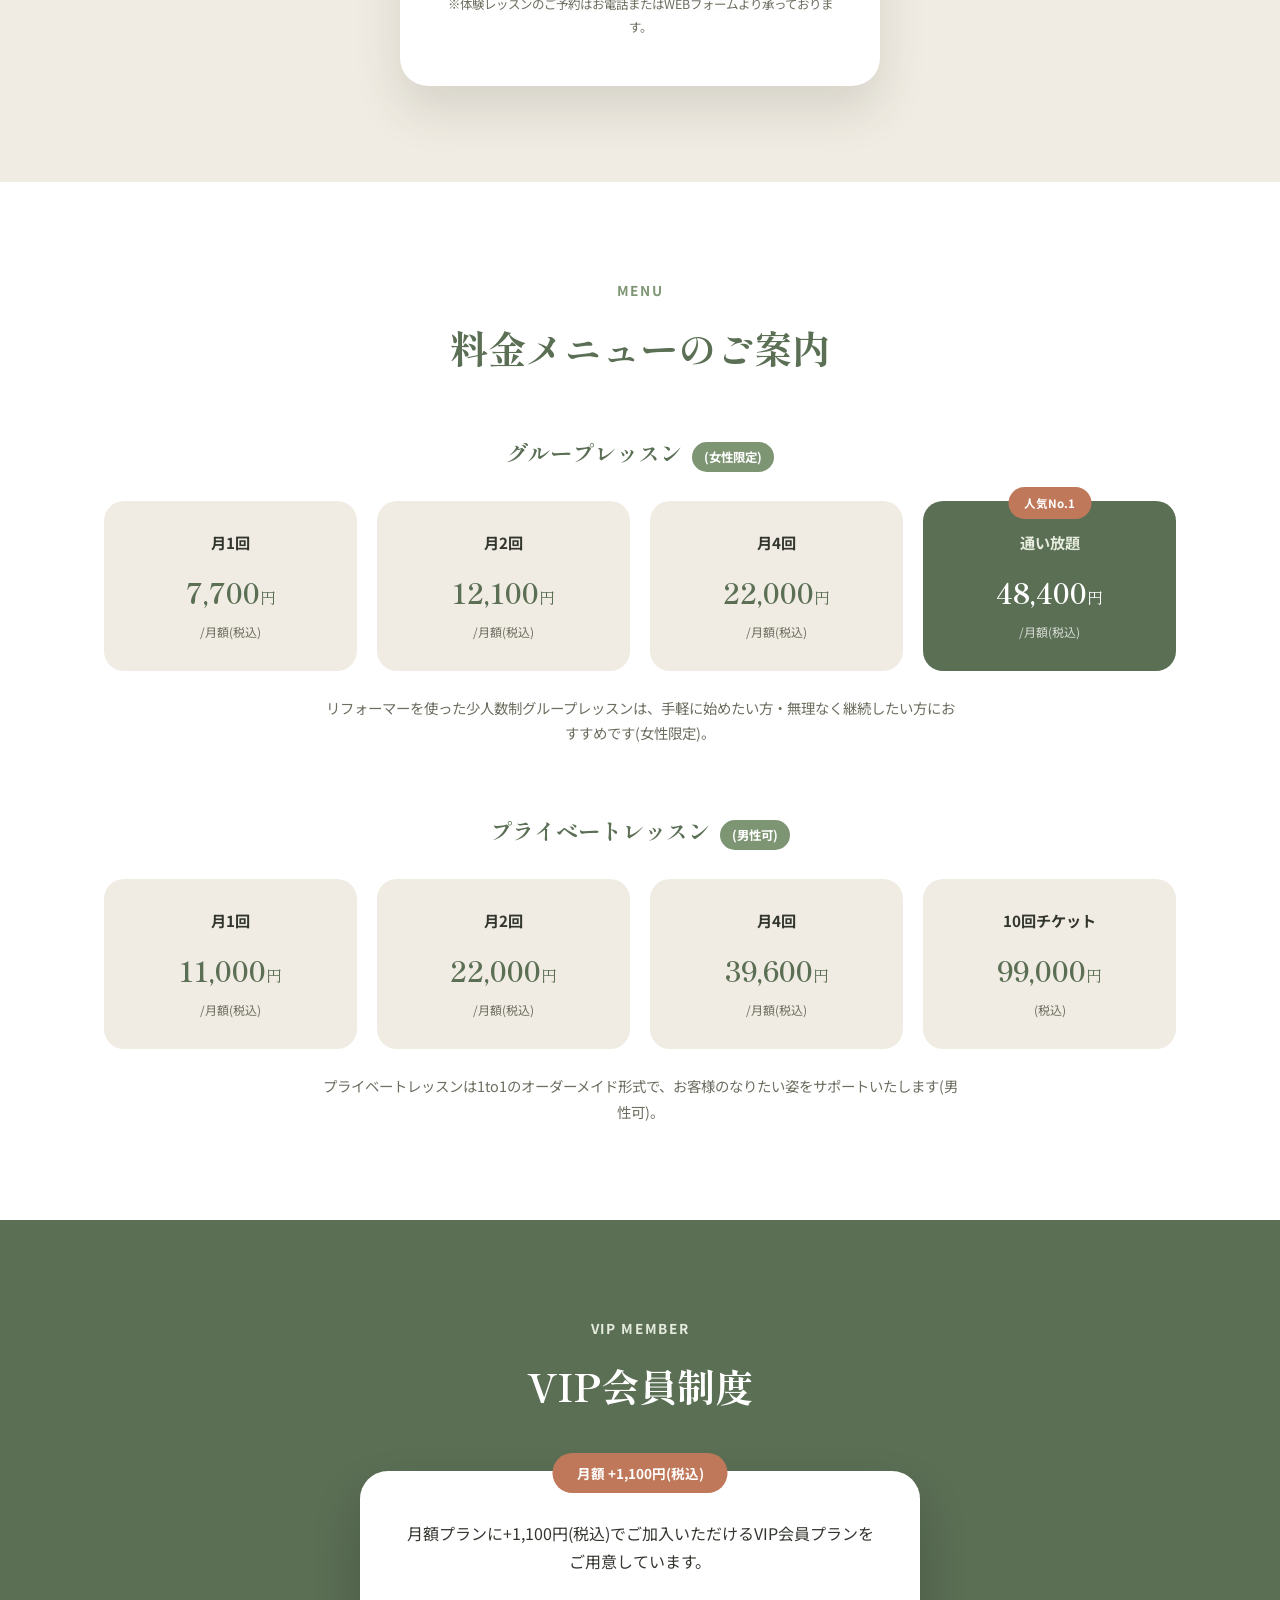
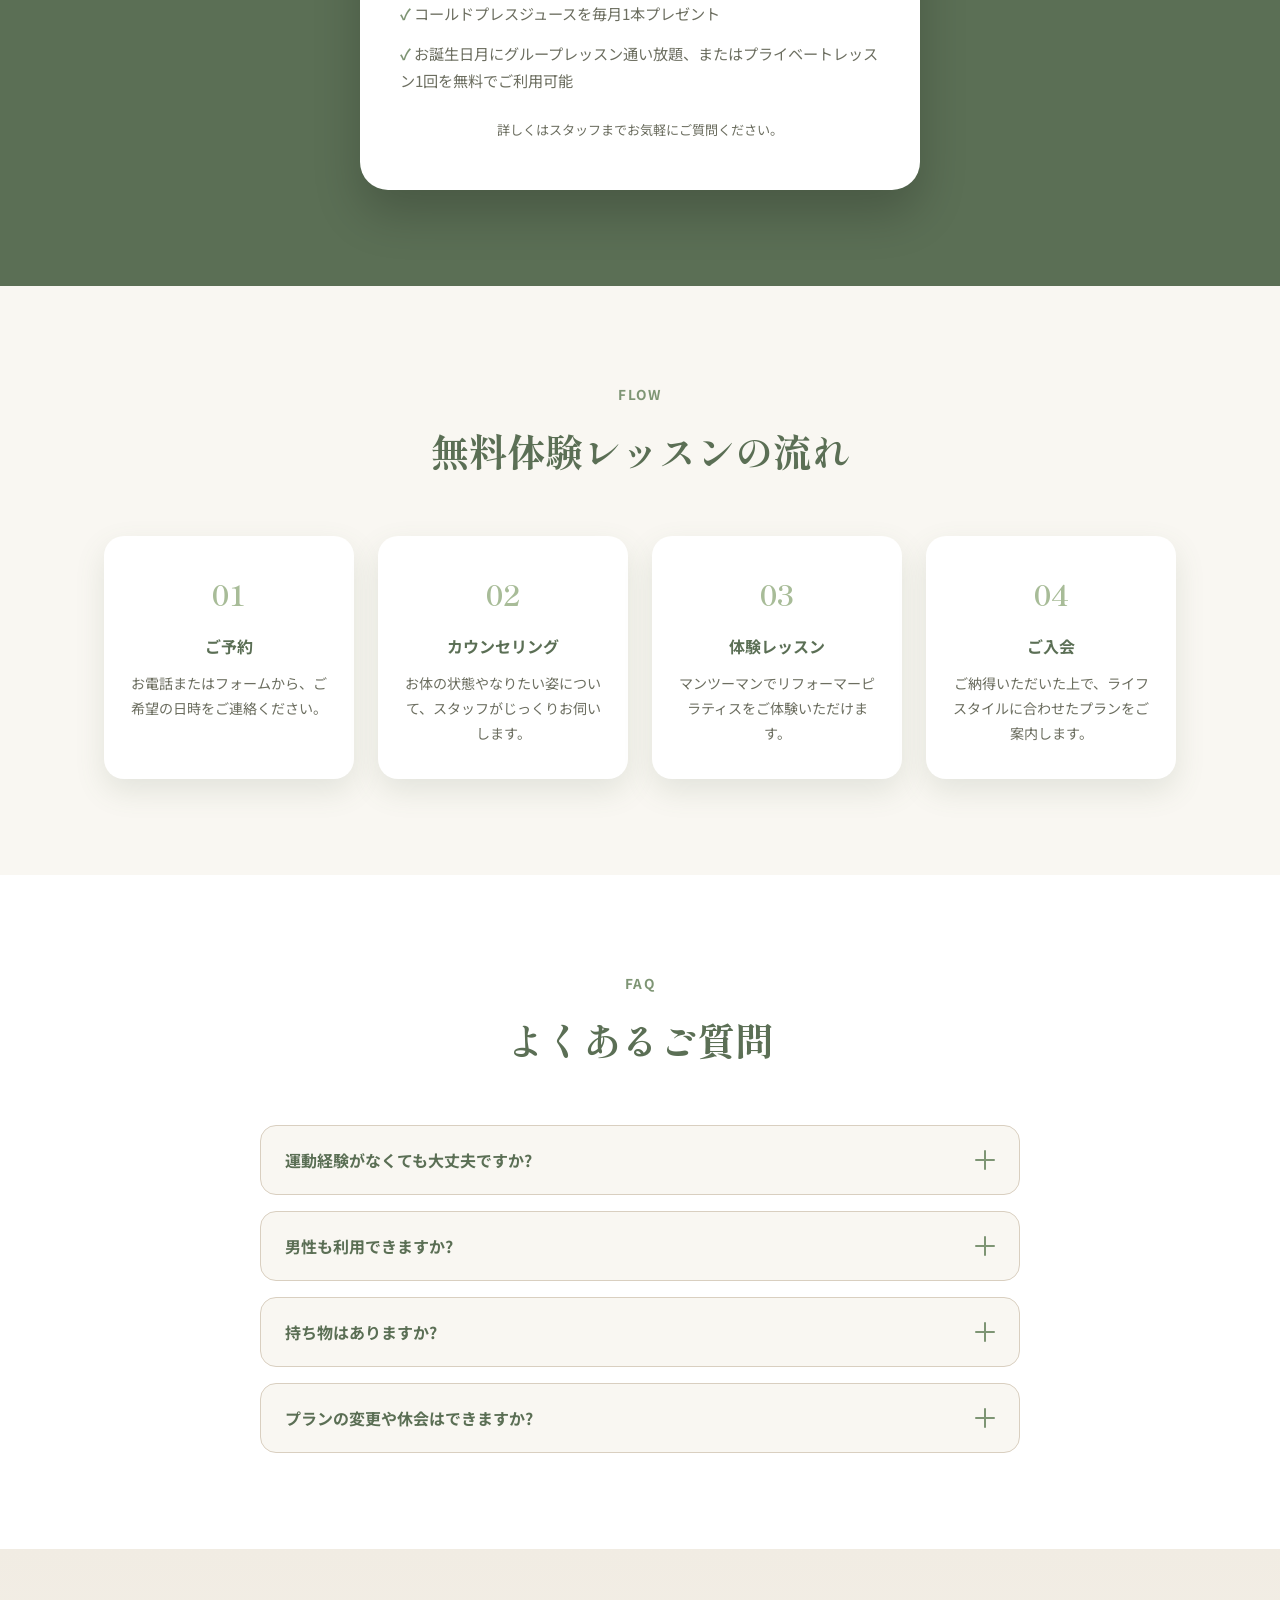
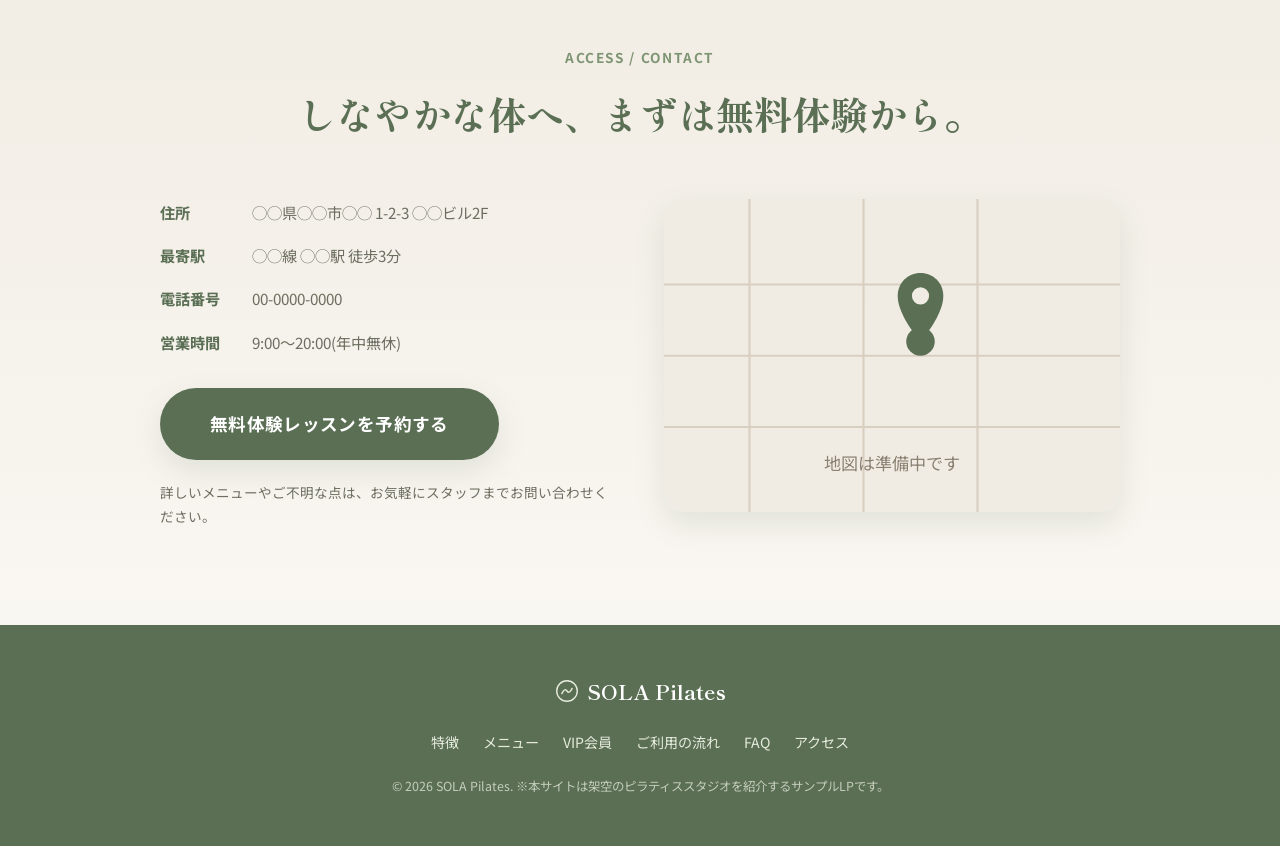
==== commit 2913a11c: "オリジナルウェアブランド「SOLA WEAR」紹介セクションを追加(ダミーリンク) Co-Authored-By: Claude Sonnet 5 <noreply@anthropic.com> Cl" ====
--- a/index.html
+++ b/index.html
@@ -222,6 +222,33 @@
     </div>
   </section>
 
+  <!-- Wear -->
+  <section class="wear" id="wear">
+    <div class="container wear__inner">
+      <div class="wear__visual" aria-hidden="true">
+        <svg viewBox="0 0 240 260" width="100%">
+          <circle cx="120" cy="130" r="110" fill="#F1ECE3"/>
+          <path d="M120 24C120 24 112 28 112 36" stroke="#5B6F55" stroke-width="4" fill="none" stroke-linecap="round"/>
+          <circle cx="120" cy="20" r="5" fill="none" stroke="#5B6F55" stroke-width="3"/>
+          <path d="M68 52L120 42L172 52L156 92L138 84V96H102V84L84 92Z" fill="#A8BC98"/>
+          <rect x="102" y="96" width="36" height="118" rx="18" fill="#7E9574"/>
+          <rect x="96" y="150" width="48" height="12" rx="6" fill="#C0785A" opacity="0.9"/>
+        </svg>
+      </div>
+      <div class="wear__text">
+        <p class="eyebrow">ORIGINAL WEAR</p>
+        <h2 class="section-title">着心地とおしゃれを両立する、<br>オリジナルウェアブランド「SOLA WEAR」</h2>
+        <p class="wear__lead">SOLA Pilatesがプロデュースするオリジナルウェアブランド。動きやすさにこだわりながら、スタジオへの行き帰りもそのまま楽しめる、おしゃれなデザインが魅力です。</p>
+        <ul class="wear__points">
+          <li>伸縮性・通気性に優れた、着心地の良い生地を使用</li>
+          <li>レッスンからカフェ・お出かけまでそのまま着まわせるデザイン</li>
+          <li>SOLA Pilates会員様限定の先行販売・特典あり</li>
+        </ul>
+        <a href="#" class="btn btn--ghost">SOLA WEARのサイトを見る</a>
+      </div>
+    </div>
+  </section>
+
   <!-- Instructor -->
   <section class="instructor" id="instructor">
     <div class="container">
--- a/css/style.css
+++ b/css/style.css
@@ -316,6 +316,26 @@
   font-family: var(--font-serif);
 }
 .howto__visual { max-width: 260px; margin: 0 auto; }
+
+/* ---------- Wear ---------- */
+.wear { background: var(--white); }
+.wear__inner {
+  display: grid;
+  grid-template-columns: 0.8fr 1.2fr;
+  gap: 48px;
+  align-items: center;
+}
+.wear__visual { max-width: 260px; margin: 0 auto; }
+.wear__lead { color: var(--text-soft); margin: 24px 0; }
+.wear__points {
+  display: flex;
+  flex-direction: column;
+  gap: 10px;
+  margin-bottom: 28px;
+  color: var(--text-soft);
+  font-size: 0.92rem;
+}
+.wear__points li::before { content: "✓ "; color: var(--rose); font-weight: 700; }
 
 /* ---------- Instructor ---------- */
 .instructor { background: var(--white); }
@@ -725,6 +745,9 @@
   .howto__inner { grid-template-columns: 1fr; text-align: center; }
   .howto__steps li { justify-content: center; }
   .howto__visual { max-width: 180px; }
+  .wear__inner { grid-template-columns: 1fr; text-align: center; }
+  .wear__visual { max-width: 180px; }
+  .wear__points { text-align: left; max-width: 320px; margin: 0 auto 28px; }
   .instructor__grid { grid-template-columns: 1fr; }
   .reviews__grid { grid-template-columns: 1fr; }
   .flow__grid { grid-template-columns: repeat(2, 1fr); }
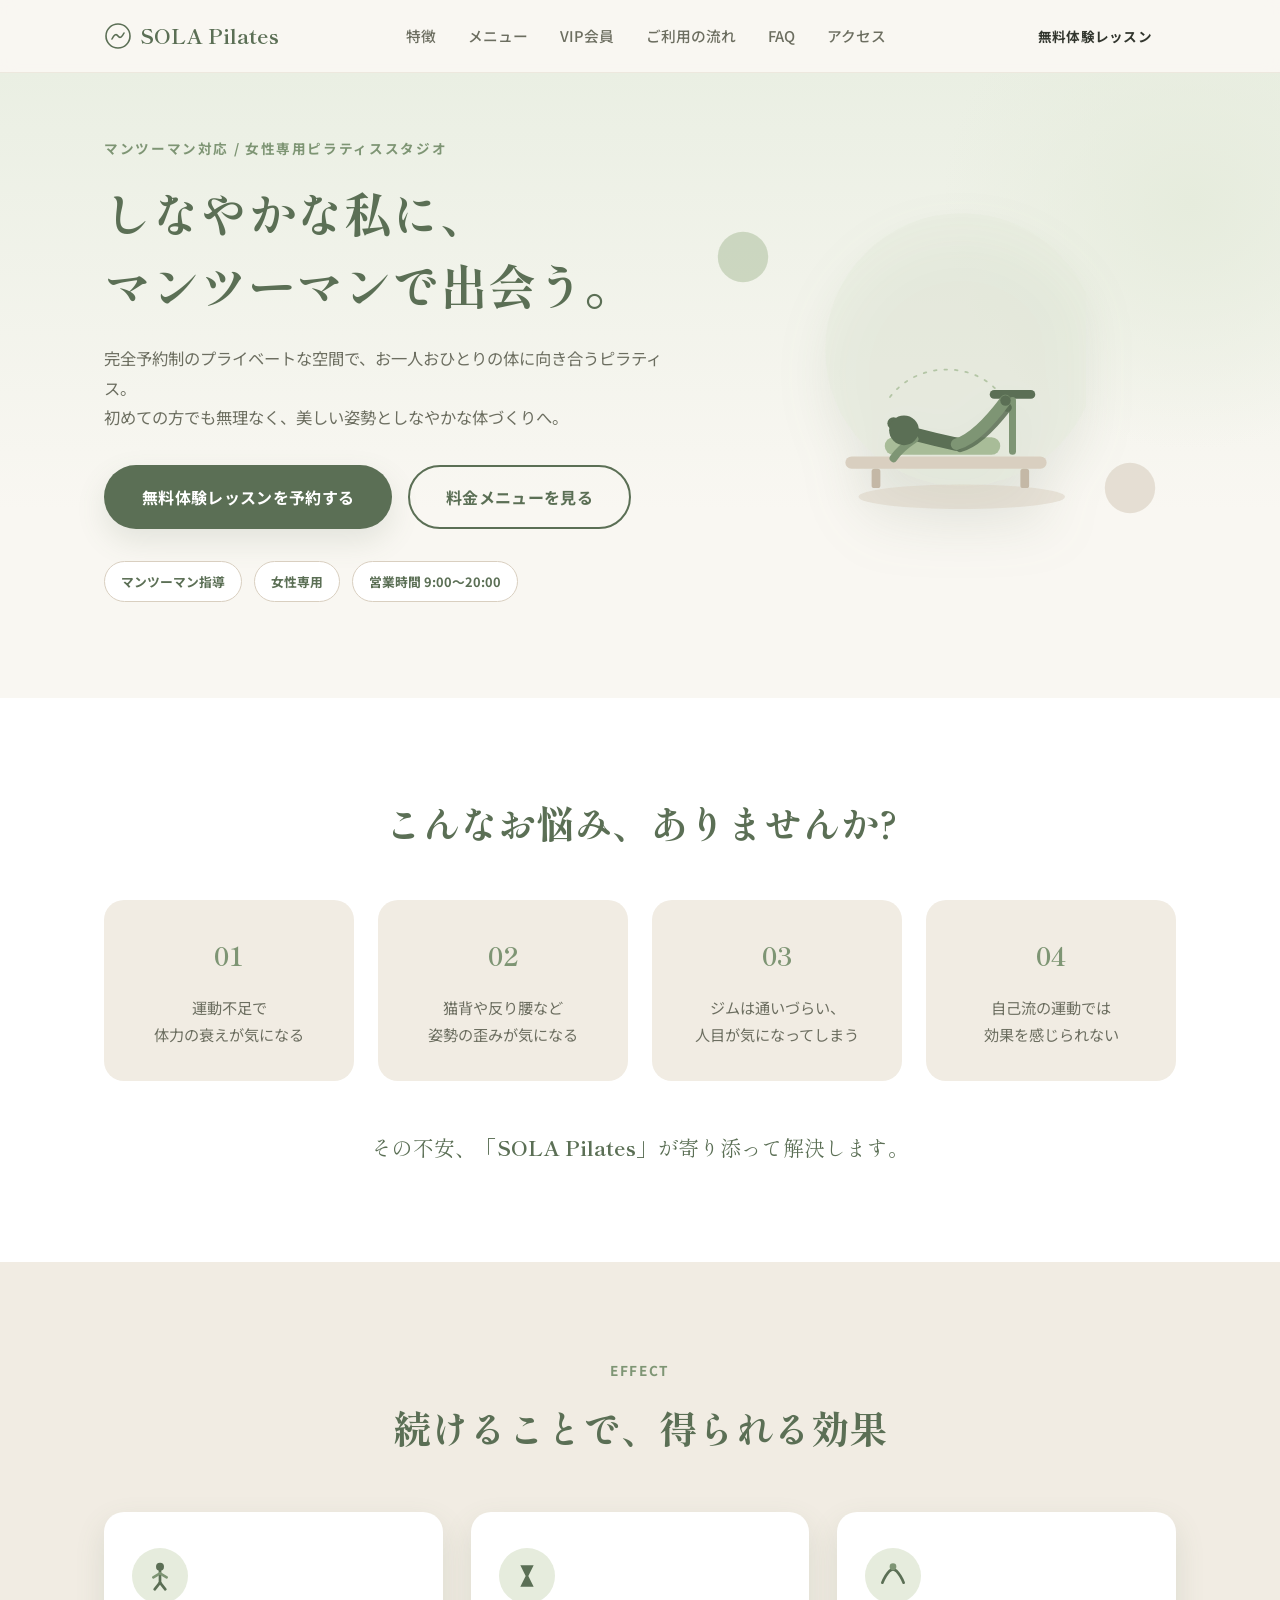
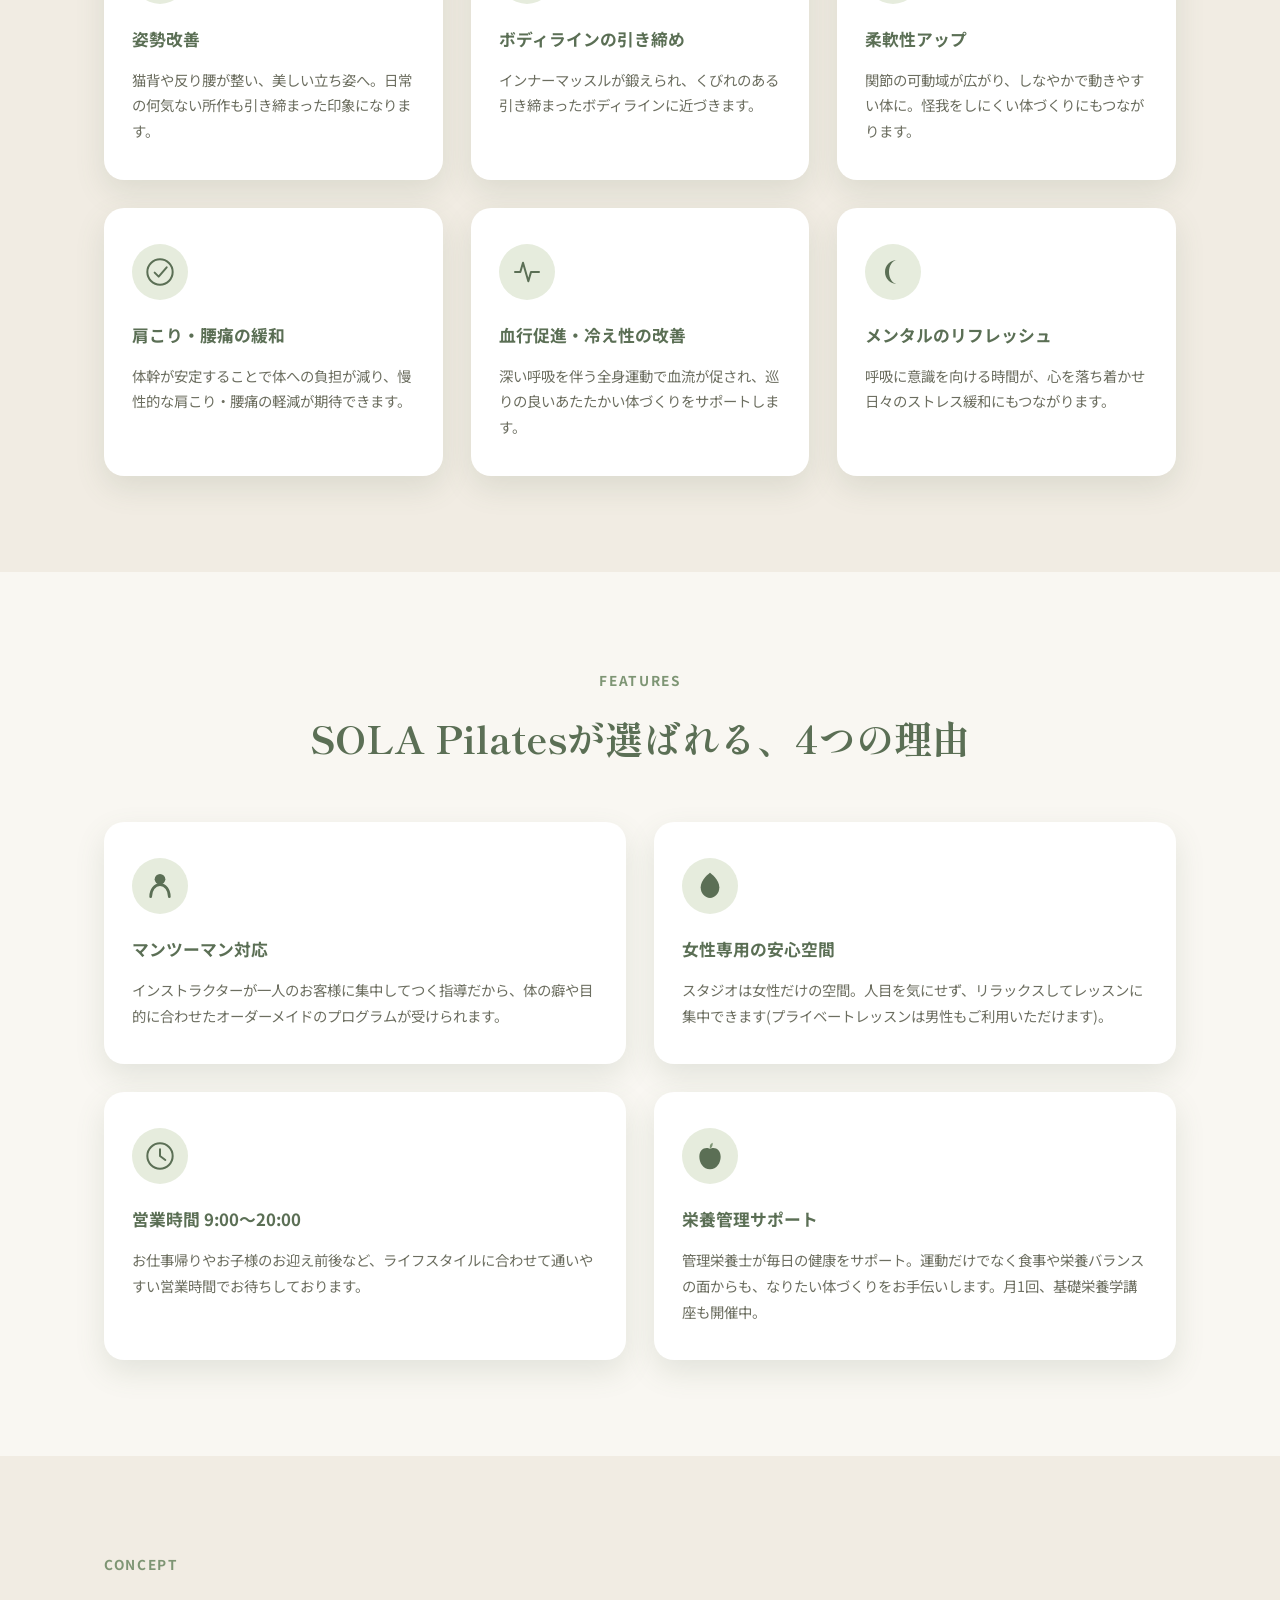
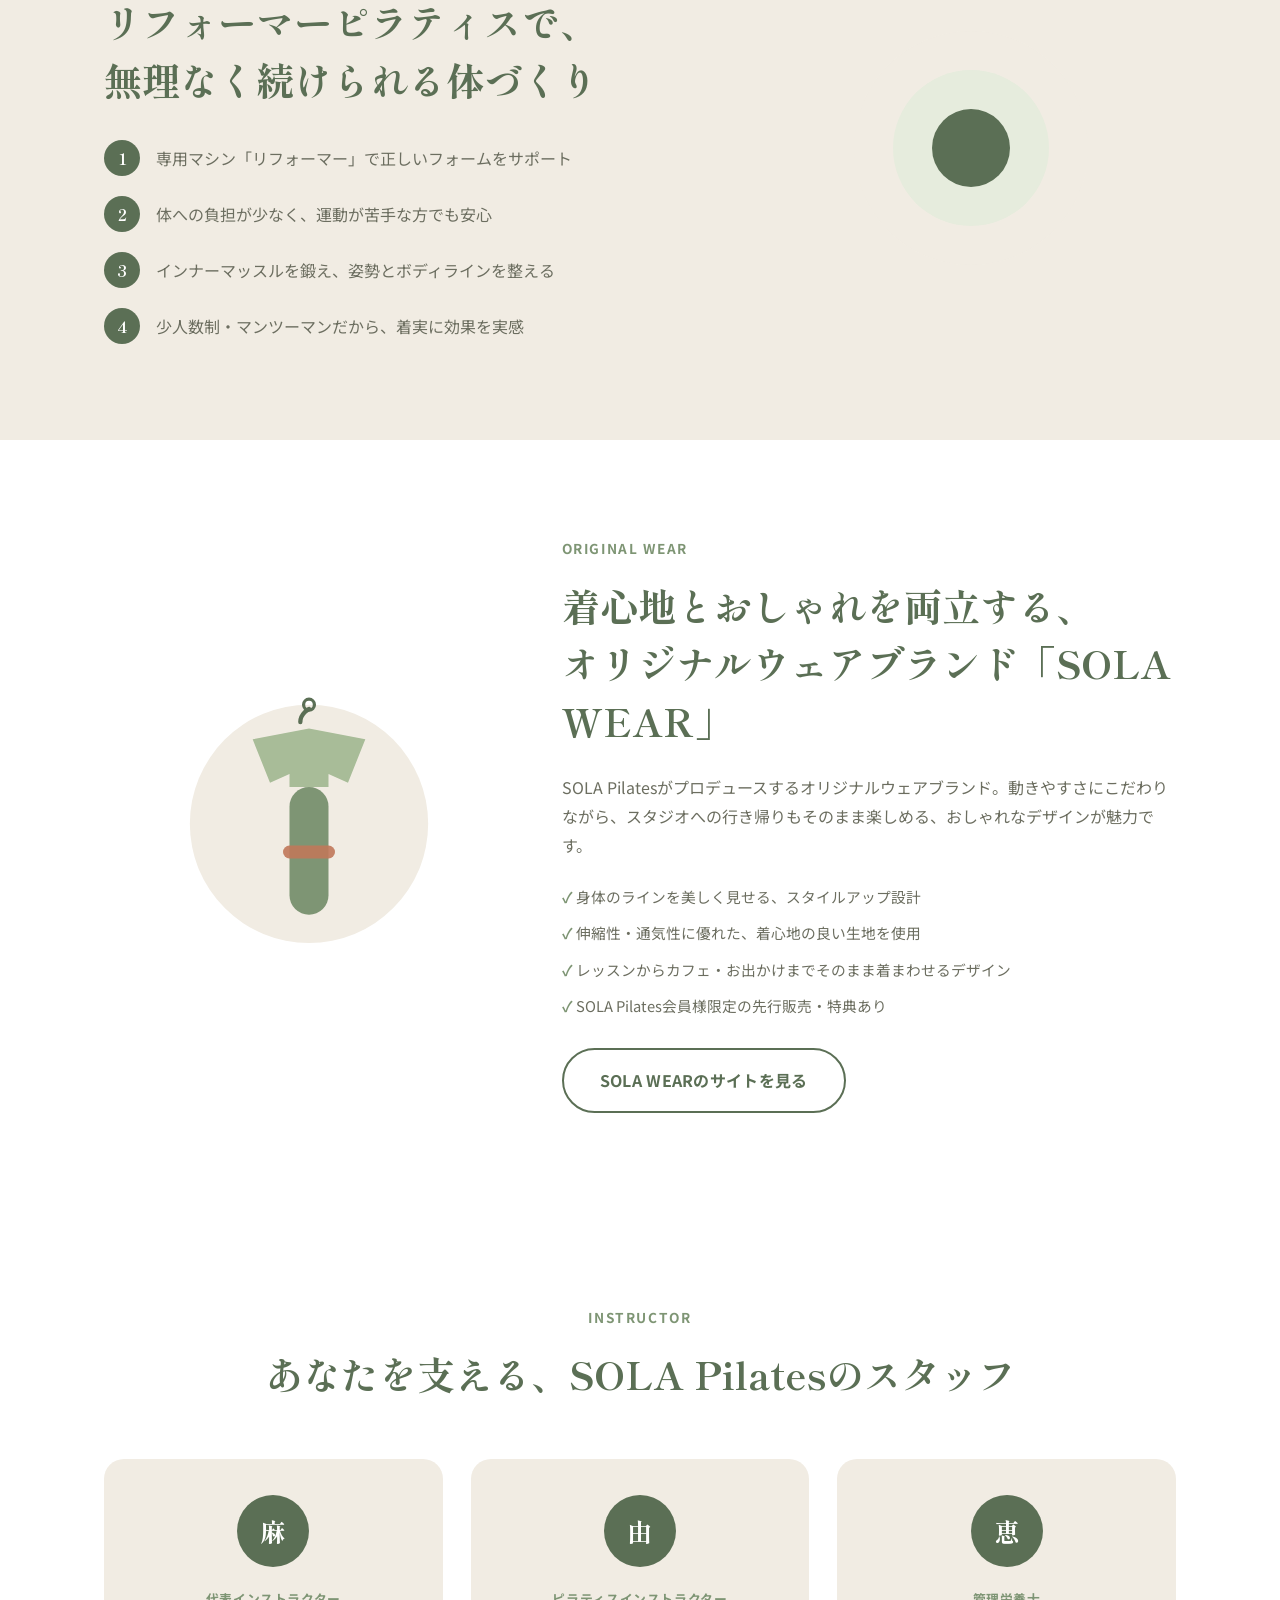
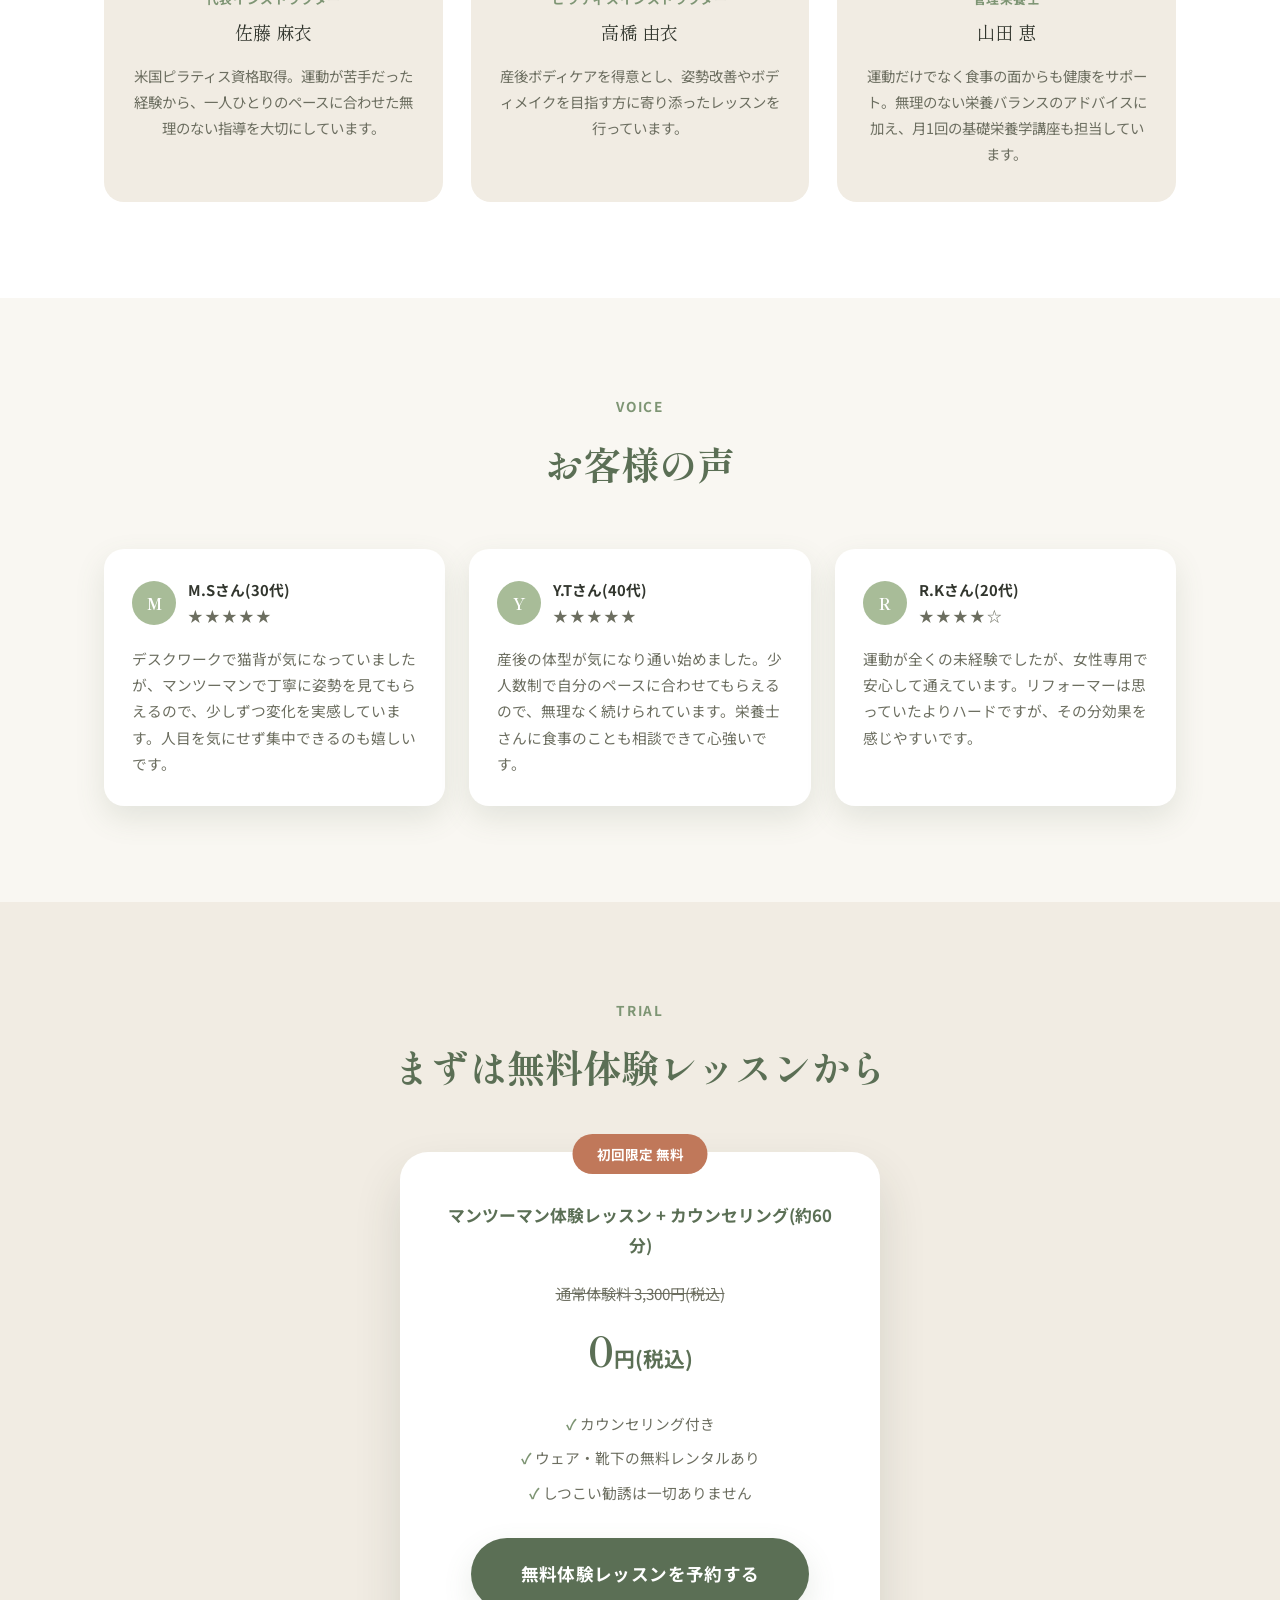
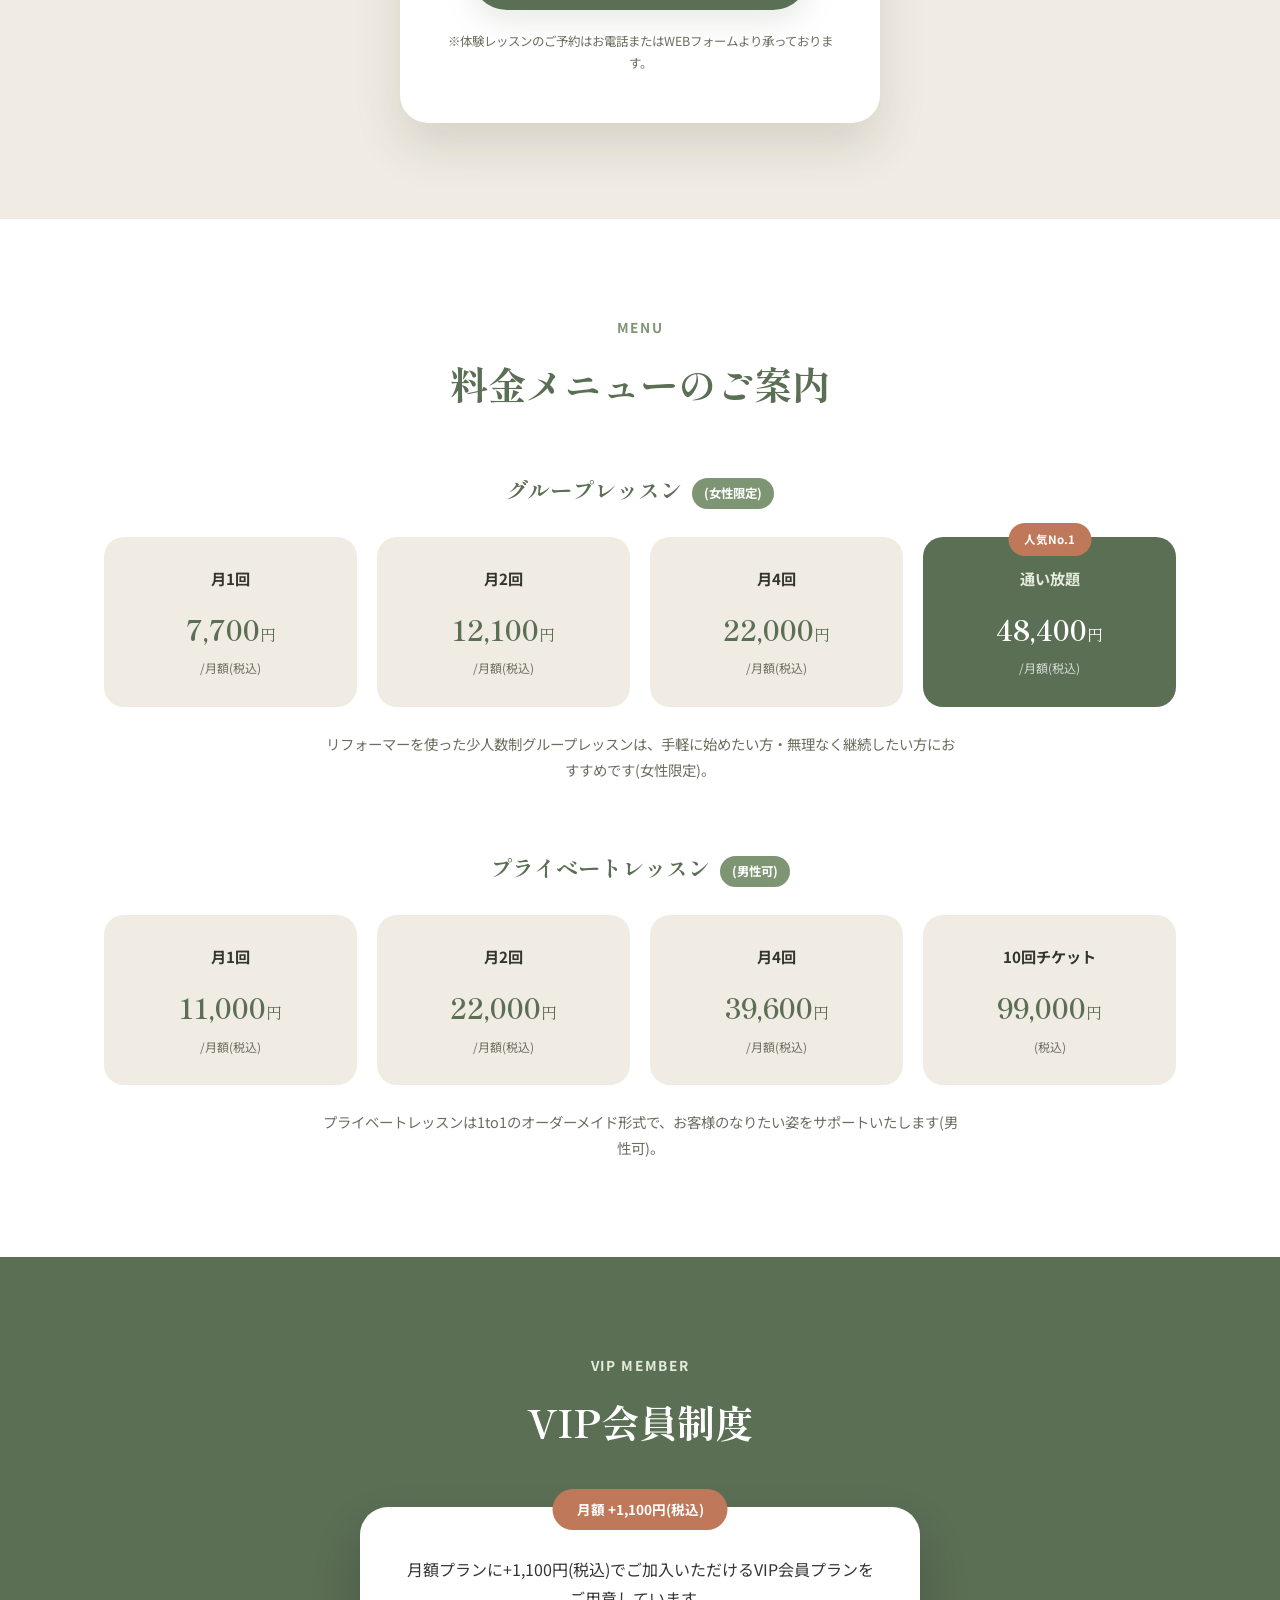
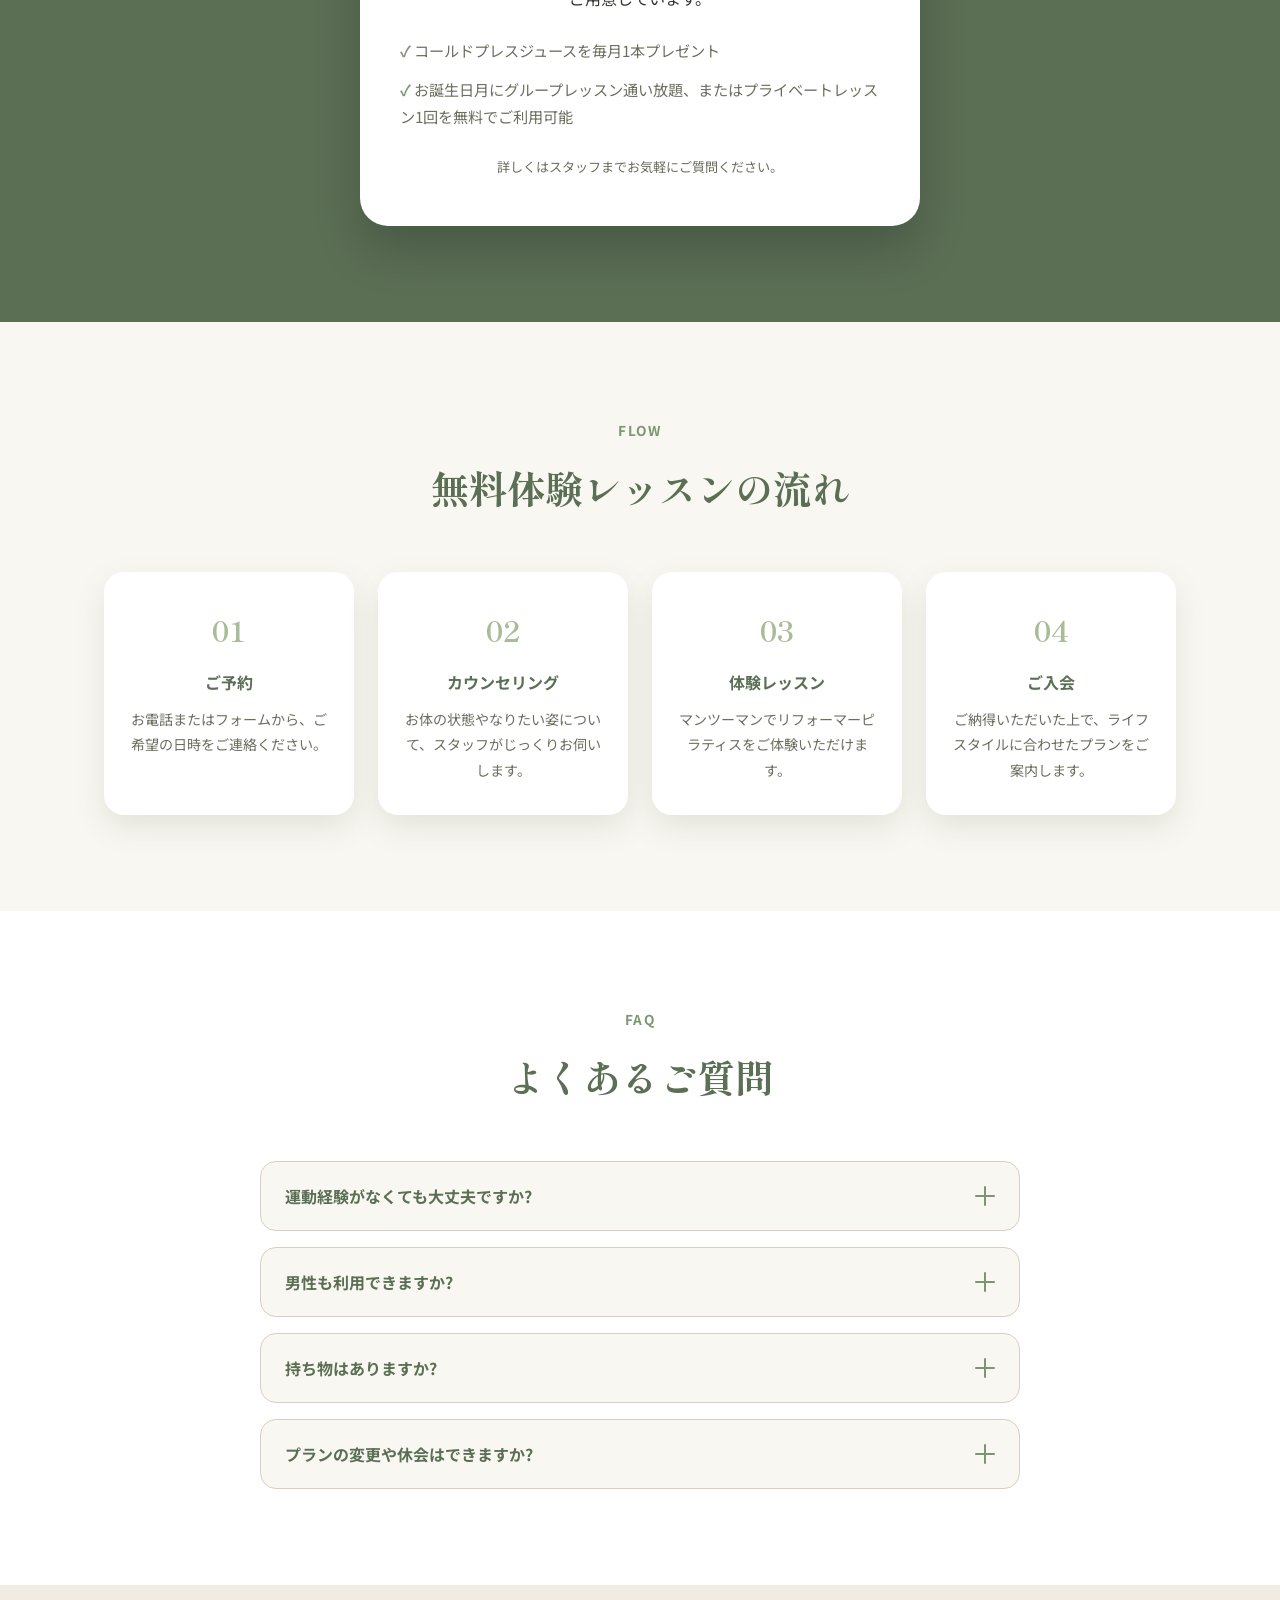
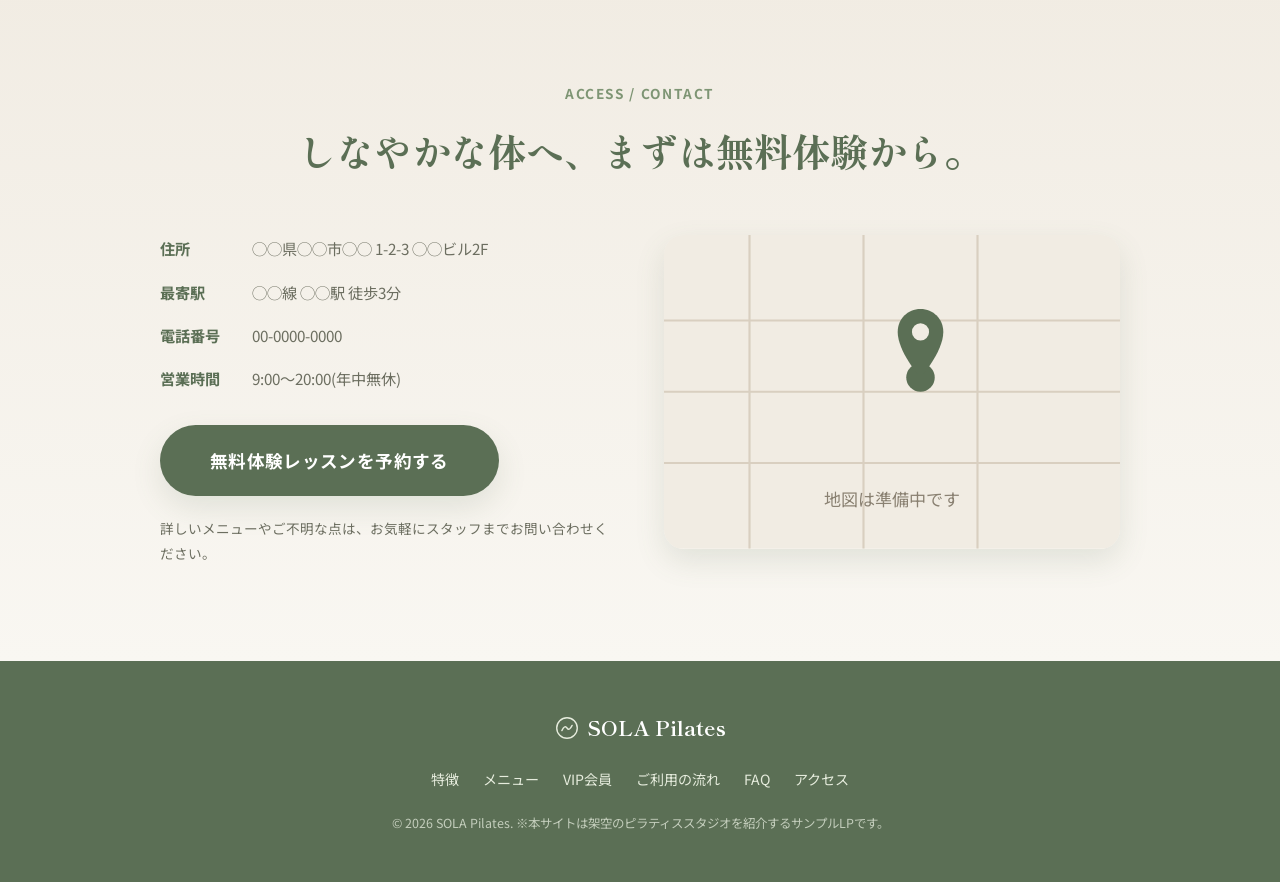
==== commit 69f5fe00: "SOLA WEARの特徴に「身体のラインを美しく見せるスタイルアップ設計」を追記 Co-Authored-By: Claude Sonnet 5 <noreply@anthropic.com> Cla" ====
--- a/index.html
+++ b/index.html
@@ -240,6 +240,7 @@
         <h2 class="section-title">着心地とおしゃれを両立する、<br>オリジナルウェアブランド「SOLA WEAR」</h2>
         <p class="wear__lead">SOLA Pilatesがプロデュースするオリジナルウェアブランド。動きやすさにこだわりながら、スタジオへの行き帰りもそのまま楽しめる、おしゃれなデザインが魅力です。</p>
         <ul class="wear__points">
+          <li>身体のラインを美しく見せる、スタイルアップ設計</li>
           <li>伸縮性・通気性に優れた、着心地の良い生地を使用</li>
           <li>レッスンからカフェ・お出かけまでそのまま着まわせるデザイン</li>
           <li>SOLA Pilates会員様限定の先行販売・特典あり</li>
